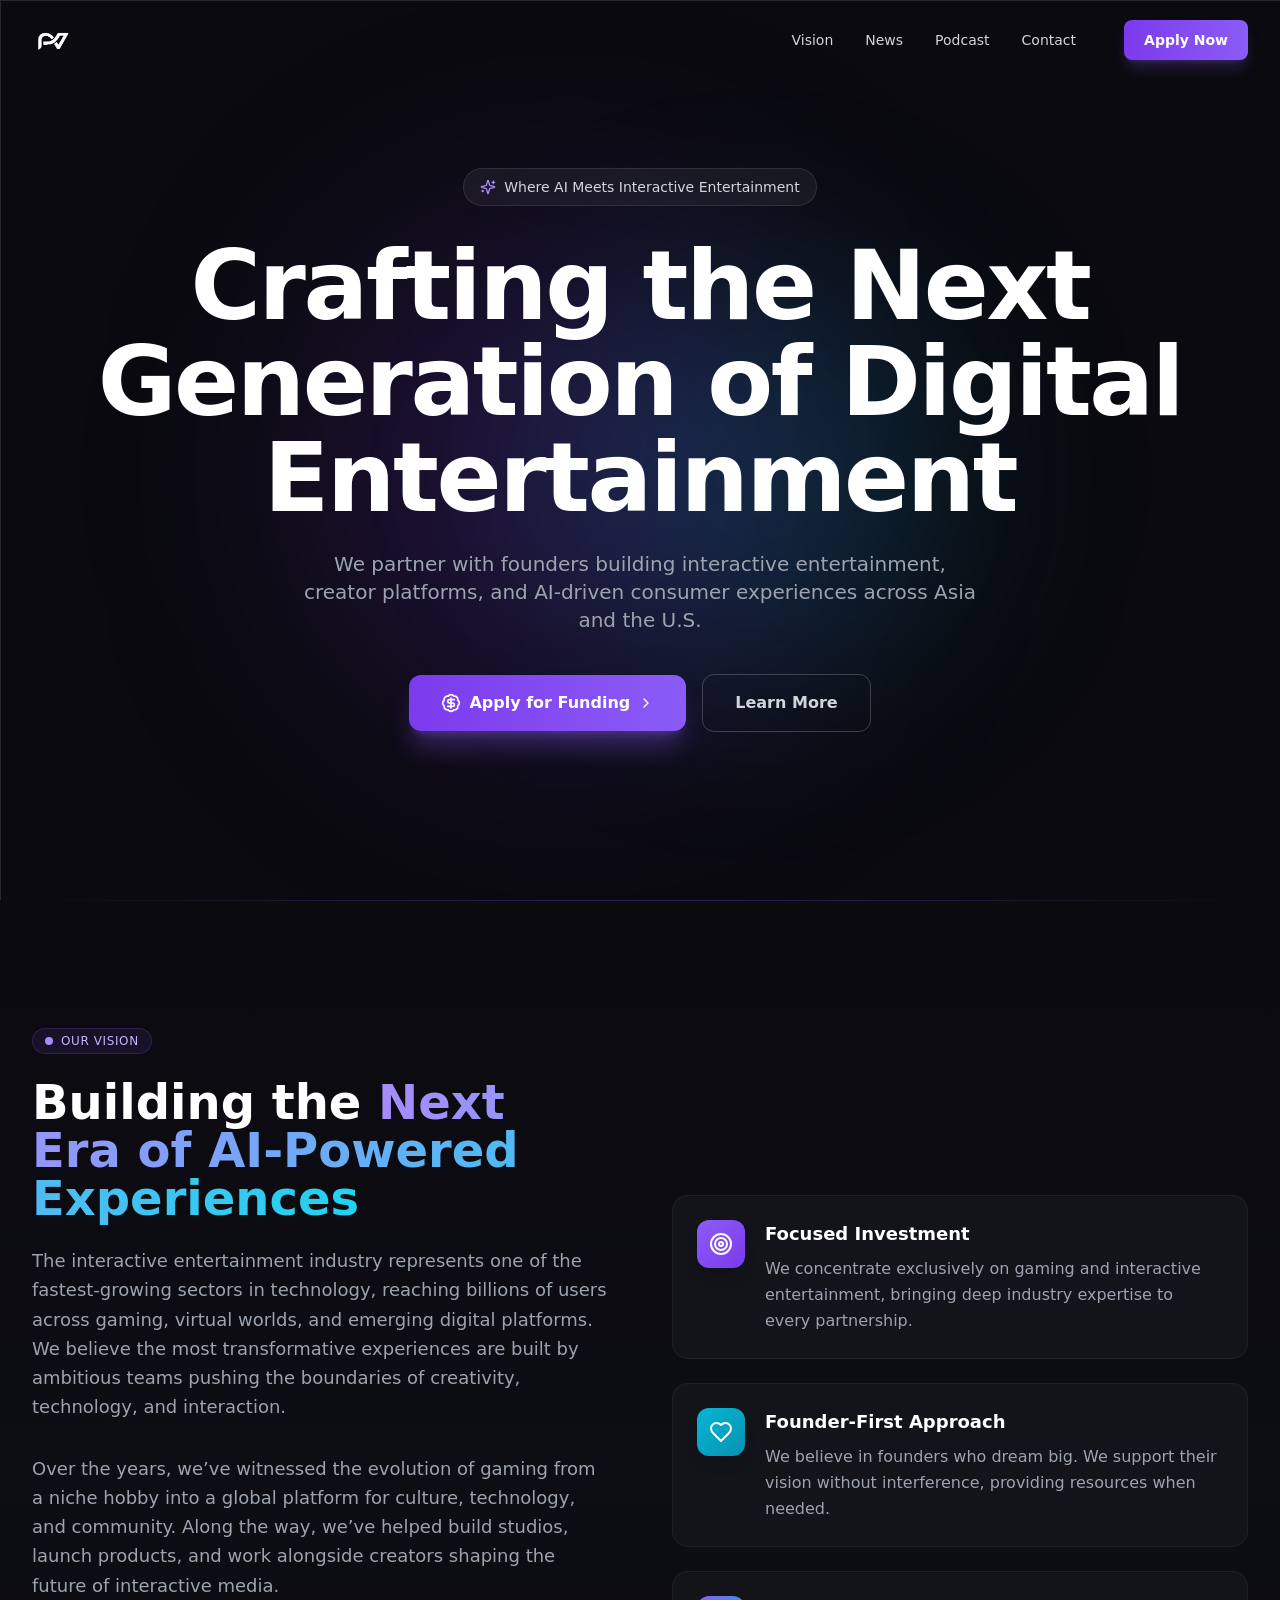
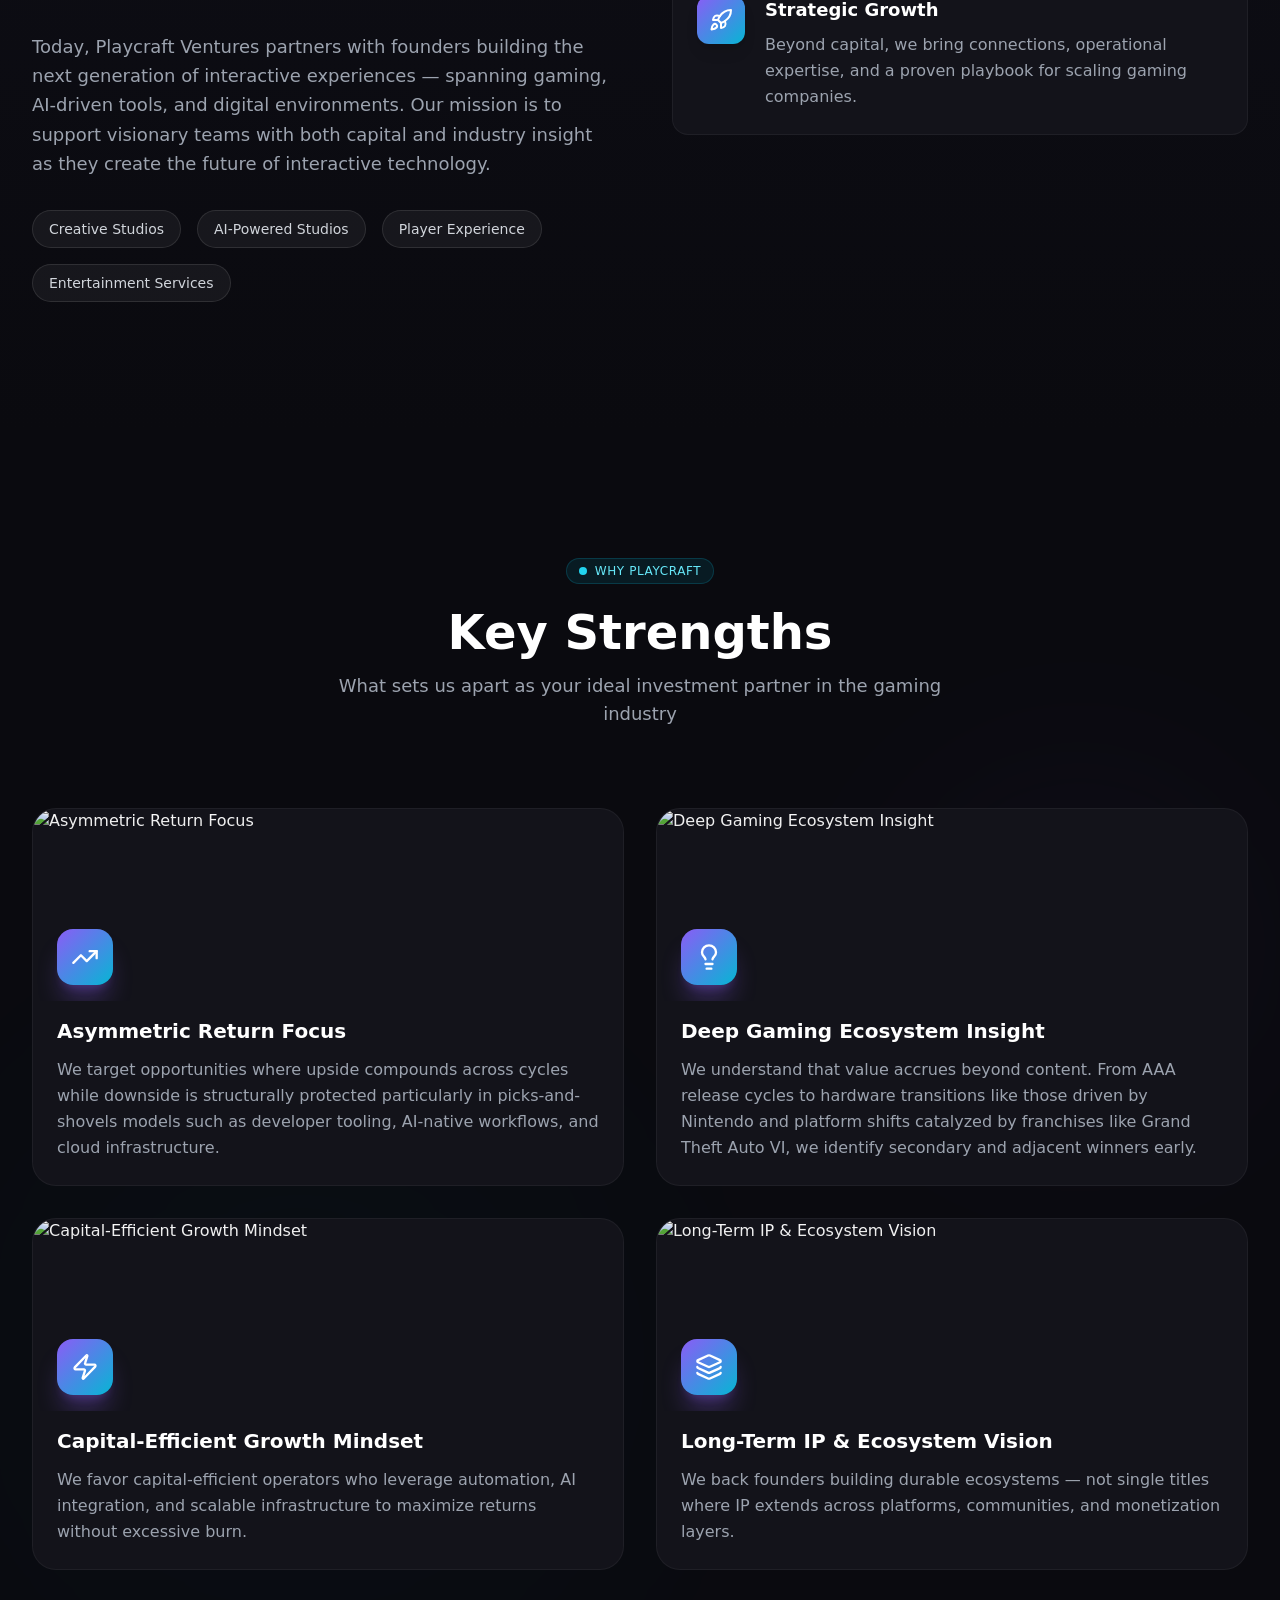
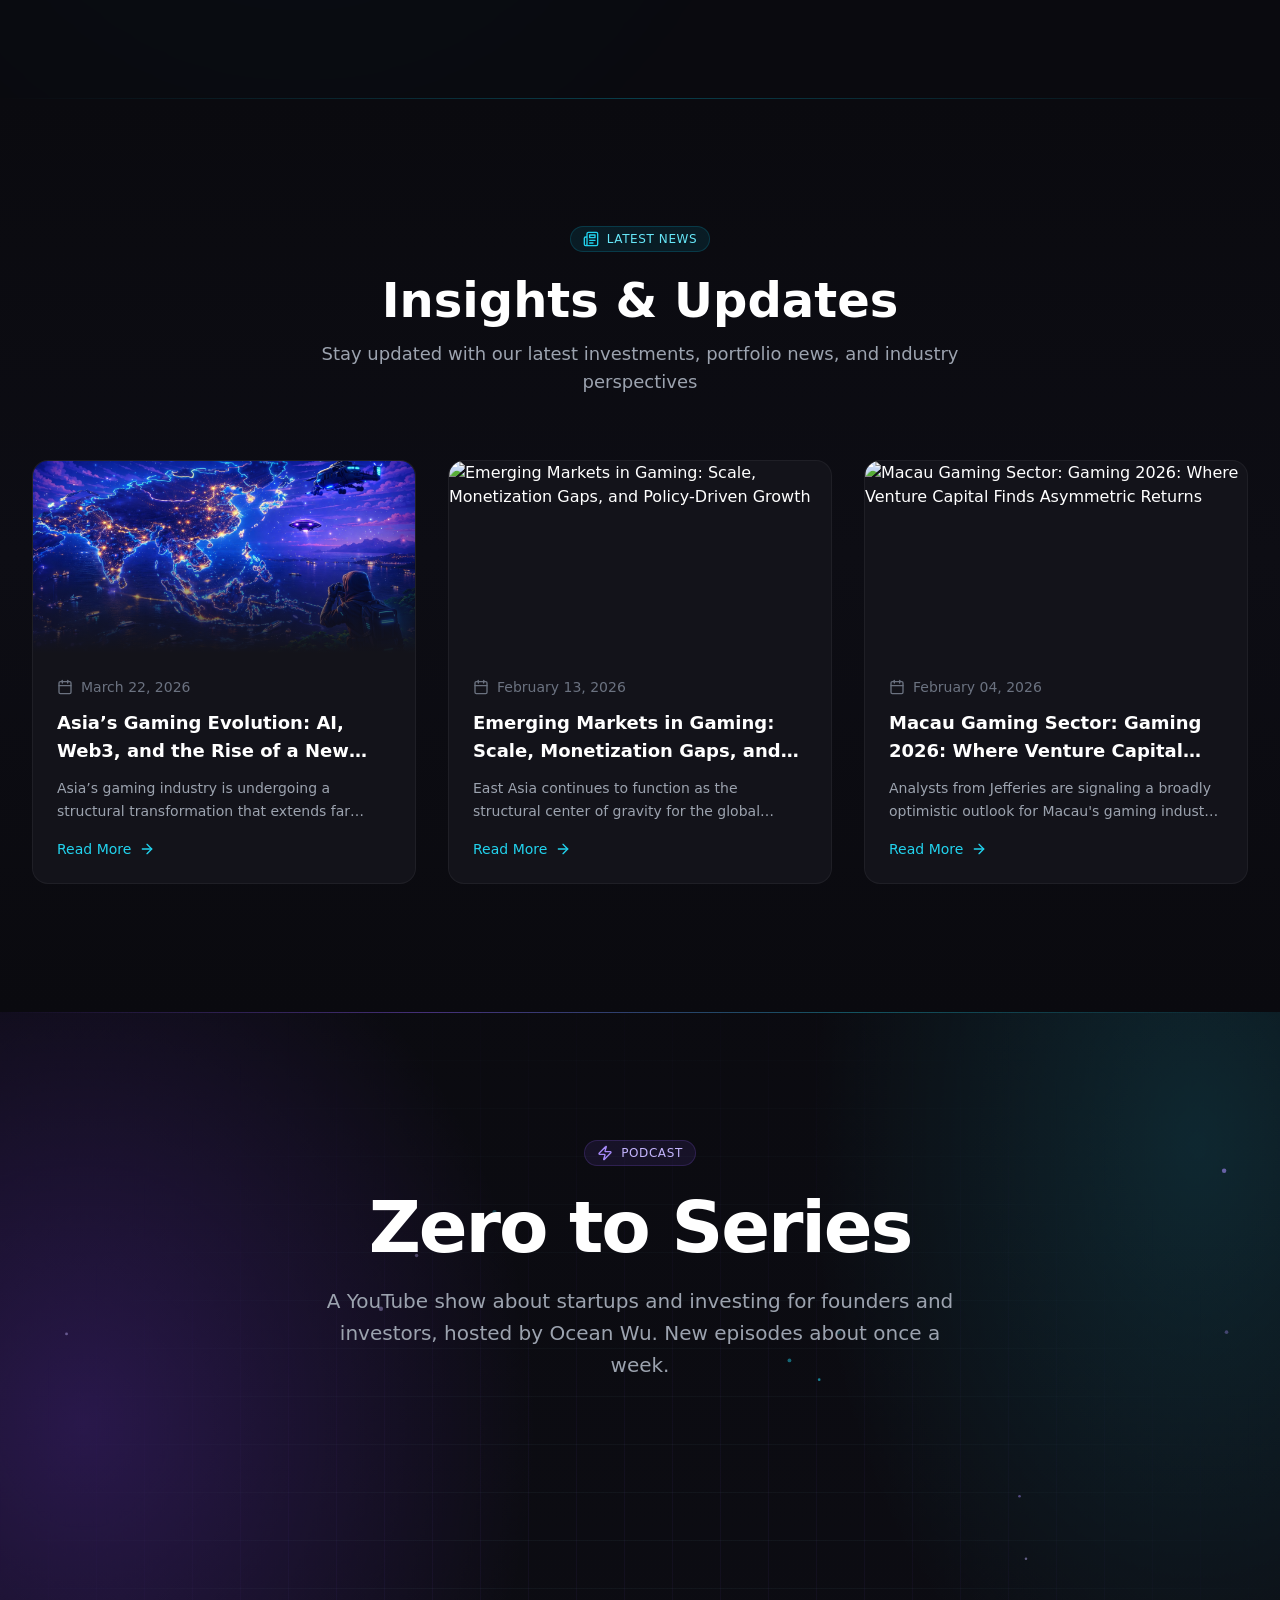
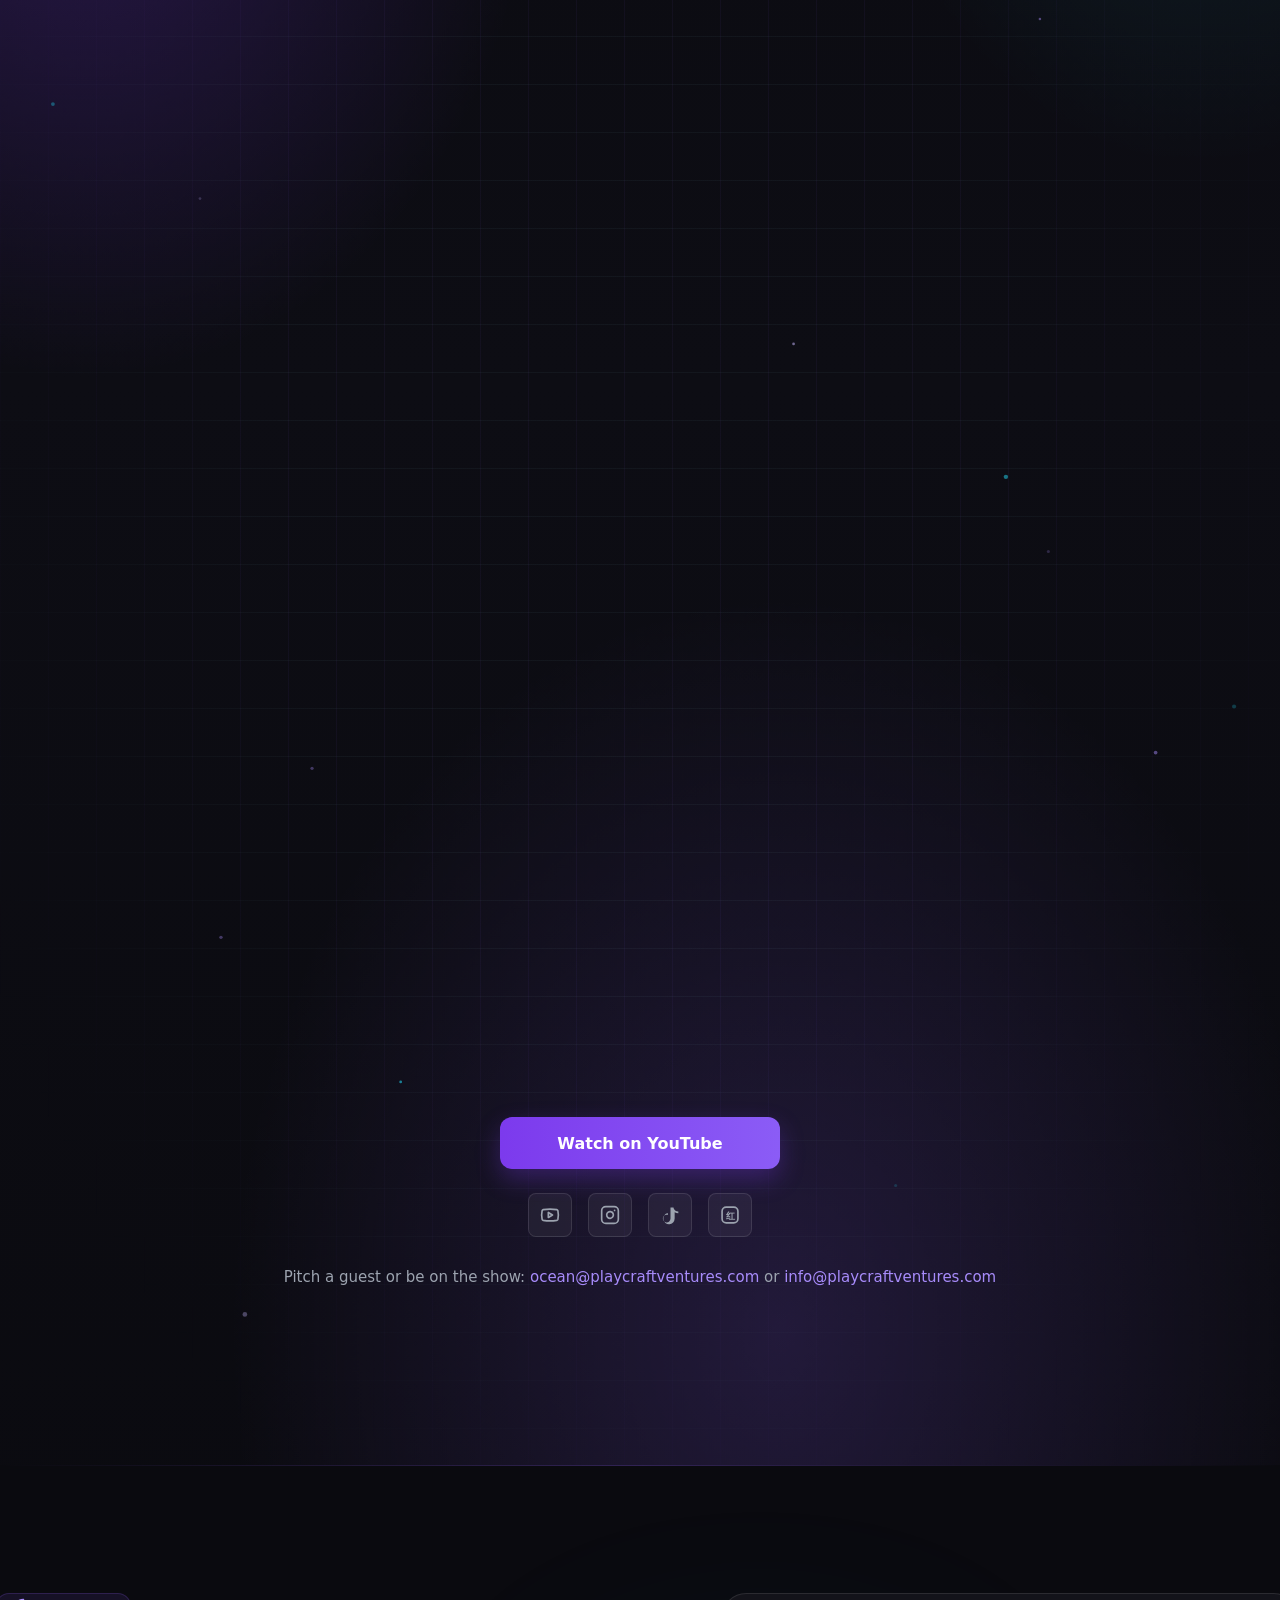
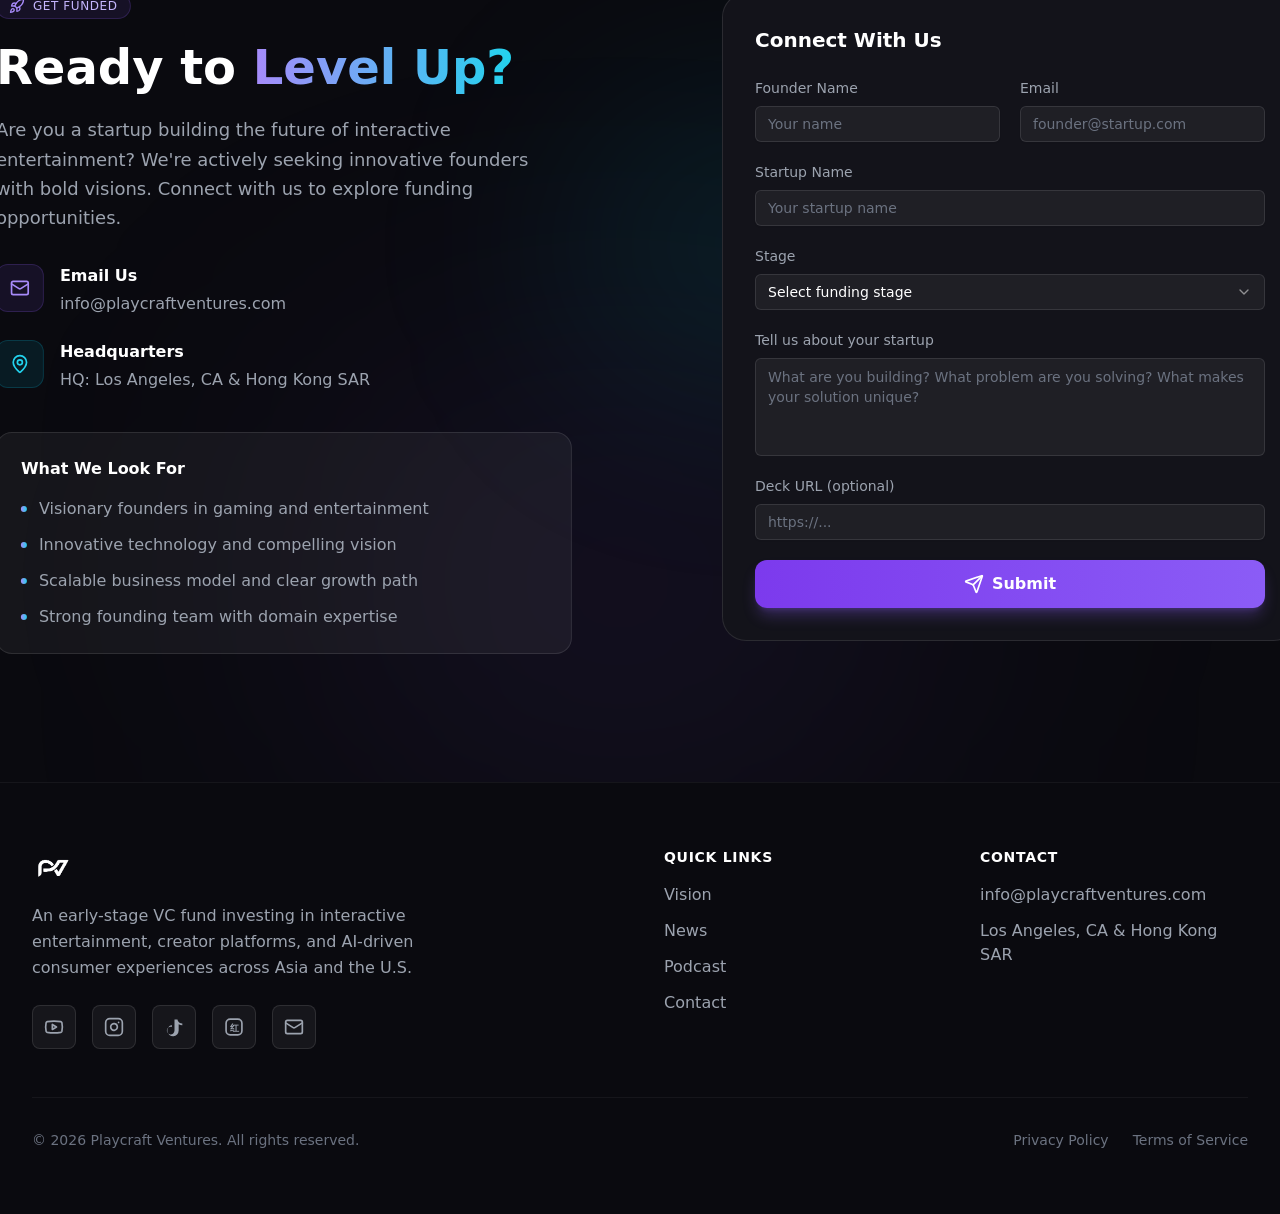
==== index.html @ 8dc74947 "Cache-bust podcast assets after moving the episode badge" ====
<!doctype html>
<html lang="en">
  <head>
    <meta charset="UTF-8" />
    <link rel="icon" type="image/png" href="edited-photo-logo.png" />
    <meta name="viewport" content="width=device-width, initial-scale=1.0" />
    <link rel="manifest" href="manifest.json" />
    <title>PlayCraft Ventures</title>
    <script type="module" crossorigin src="assets/index-BcGxwu7z.js?v=7af0b71"></script>
    <link rel="stylesheet" crossorigin href="assets/index-0V_UXdEG.css">
    <link rel="stylesheet" href="podcast.css?v=7af0b71">
  </head>
  <body>
    <div id="root"></div>
    <script src="podcast-fx.js?v=7af0b71" defer></script>
    <!-- TODO: Douyin profile link — pending share URL from Ocean -->
  </body>
</html>
---- assets/index-0V_UXdEG.css ----
*,:before,:after{--tw-border-spacing-x: 0;--tw-border-spacing-y: 0;--tw-translate-x: 0;--tw-translate-y: 0;--tw-rotate: 0;--tw-skew-x: 0;--tw-skew-y: 0;--tw-scale-x: 1;--tw-scale-y: 1;--tw-pan-x: ;--tw-pan-y: ;--tw-pinch-zoom: ;--tw-scroll-snap-strictness: proximity;--tw-gradient-from-position: ;--tw-gradient-via-position: ;--tw-gradient-to-position: ;--tw-ordinal: ;--tw-slashed-zero: ;--tw-numeric-figure: ;--tw-numeric-spacing: ;--tw-numeric-fraction: ;--tw-ring-inset: ;--tw-ring-offset-width: 0px;--tw-ring-offset-color: #fff;--tw-ring-color: rgb(59 130 246 / .5);--tw-ring-offset-shadow: 0 0 #0000;--tw-ring-shadow: 0 0 #0000;--tw-shadow: 0 0 #0000;--tw-shadow-colored: 0 0 #0000;--tw-blur: ;--tw-brightness: ;--tw-contrast: ;--tw-grayscale: ;--tw-hue-rotate: ;--tw-invert: ;--tw-saturate: ;--tw-sepia: ;--tw-drop-shadow: ;--tw-backdrop-blur: ;--tw-backdrop-brightness: ;--tw-backdrop-contrast: ;--tw-backdrop-grayscale: ;--tw-backdrop-hue-rotate: ;--tw-backdrop-invert: ;--tw-backdrop-opacity: ;--tw-backdrop-saturate: ;--tw-backdrop-sepia: ;--tw-contain-size: ;--tw-contain-layout: ;--tw-contain-paint: ;--tw-contain-style: }::backdrop{--tw-border-spacing-x: 0;--tw-border-spacing-y: 0;--tw-translate-x: 0;--tw-translate-y: 0;--tw-rotate: 0;--tw-skew-x: 0;--tw-skew-y: 0;--tw-scale-x: 1;--tw-scale-y: 1;--tw-pan-x: ;--tw-pan-y: ;--tw-pinch-zoom: ;--tw-scroll-snap-strictness: proximity;--tw-gradient-from-position: ;--tw-gradient-via-position: ;--tw-gradient-to-position: ;--tw-ordinal: ;--tw-slashed-zero: ;--tw-numeric-figure: ;--tw-numeric-spacing: ;--tw-numeric-fraction: ;--tw-ring-inset: ;--tw-ring-offset-width: 0px;--tw-ring-offset-color: #fff;--tw-ring-color: rgb(59 130 246 / .5);--tw-ring-offset-shadow: 0 0 #0000;--tw-ring-shadow: 0 0 #0000;--tw-shadow: 0 0 #0000;--tw-shadow-colored: 0 0 #0000;--tw-blur: ;--tw-brightness: ;--tw-contrast: ;--tw-grayscale: ;--tw-hue-rotate: ;--tw-invert: ;--tw-saturate: ;--tw-sepia: ;--tw-drop-shadow: ;--tw-backdrop-blur: ;--tw-backdrop-brightness: ;--tw-backdrop-contrast: ;--tw-backdrop-grayscale: ;--tw-backdrop-hue-rotate: ;--tw-backdrop-invert: ;--tw-backdrop-opacity: ;--tw-backdrop-saturate: ;--tw-backdrop-sepia: ;--tw-contain-size: ;--tw-contain-layout: ;--tw-contain-paint: ;--tw-contain-style: }*,:before,:after{box-sizing:border-box;border-width:0;border-style:solid;border-color:#e5e7eb}:before,:after{--tw-content: ""}html,:host{line-height:1.5;-webkit-text-size-adjust:100%;-moz-tab-size:4;-o-tab-size:4;tab-size:4;font-family:ui-sans-serif,system-ui,sans-serif,"Apple Color Emoji","Segoe UI Emoji",Segoe UI Symbol,"Noto Color Emoji";font-feature-settings:normal;font-variation-settings:normal;-webkit-tap-highlight-color:transparent}body{margin:0;line-height:inherit}hr{height:0;color:inherit;border-top-width:1px}abbr:where([title]){-webkit-text-decoration:underline dotted;text-decoration:underline dotted}h1,h2,h3,h4,h5,h6{font-size:inherit;font-weight:inherit}a{color:inherit;text-decoration:inherit}b,strong{font-weight:bolder}code,kbd,samp,pre{font-family:ui-monospace,SFMono-Regular,Menlo,Monaco,Consolas,Liberation Mono,Courier New,monospace;font-feature-settings:normal;font-variation-settings:normal;font-size:1em}small{font-size:80%}sub,sup{font-size:75%;line-height:0;position:relative;vertical-align:baseline}sub{bottom:-.25em}sup{top:-.5em}table{text-indent:0;border-color:inherit;border-collapse:collapse}button,input,optgroup,select,textarea{font-family:inherit;font-feature-settings:inherit;font-variation-settings:inherit;font-size:100%;font-weight:inherit;line-height:inherit;letter-spacing:inherit;color:inherit;margin:0;padding:0}button,select{text-transform:none}button,input:where([type=button]),input:where([type=reset]),input:where([type=submit]){-webkit-appearance:button;background-color:transparent;background-image:none}:-moz-focusring{outline:auto}:-moz-ui-invalid{box-shadow:none}progress{vertical-align:baseline}::-webkit-inner-spin-button,::-webkit-outer-spin-button{height:auto}[type=search]{-webkit-appearance:textfield;outline-offset:-2px}::-webkit-search-decoration{-webkit-appearance:none}::-webkit-file-upload-button{-webkit-appearance:button;font:inherit}summary{display:list-item}blockquote,dl,dd,h1,h2,h3,h4,h5,h6,hr,figure,p,pre{margin:0}fieldset{margin:0;padding:0}legend{padding:0}ol,ul,menu{list-style:none;margin:0;padding:0}dialog{padding:0}textarea{resize:vertical}input::-moz-placeholder,textarea::-moz-placeholder{opacity:1;color:#9ca3af}input::placeholder,textarea::placeholder{opacity:1;color:#9ca3af}button,[role=button]{cursor:pointer}:disabled{cursor:default}img,svg,video,canvas,audio,iframe,embed,object{display:block;vertical-align:middle}img,video{max-width:100%;height:auto}[hidden]:where(:not([hidden=until-found])){display:none}:root{--background: 0 0% 100%;--foreground: 0 0% 3.9%;--card: 0 0% 100%;--card-foreground: 0 0% 3.9%;--popover: 0 0% 100%;--popover-foreground: 0 0% 3.9%;--primary: 0 0% 9%;--primary-foreground: 0 0% 98%;--secondary: 0 0% 96.1%;--secondary-foreground: 0 0% 9%;--muted: 0 0% 96.1%;--muted-foreground: 0 0% 45.1%;--accent: 0 0% 96.1%;--accent-foreground: 0 0% 9%;--destructive: 0 84.2% 60.2%;--destructive-foreground: 0 0% 98%;--border: 0 0% 89.8%;--input: 0 0% 89.8%;--ring: 0 0% 3.9%;--chart-1: 12 76% 61%;--chart-2: 173 58% 39%;--chart-3: 197 37% 24%;--chart-4: 43 74% 66%;--chart-5: 27 87% 67%;--radius: .5rem;--sidebar-background: 0 0% 98%;--sidebar-foreground: 240 5.3% 26.1%;--sidebar-primary: 240 5.9% 10%;--sidebar-primary-foreground: 0 0% 98%;--sidebar-accent: 240 4.8% 95.9%;--sidebar-accent-foreground: 240 5.9% 10%;--sidebar-border: 220 13% 91%;--sidebar-ring: 217.2 91.2% 59.8%}*{border-color:hsl(var(--border));outline-color:hsl(var(--ring) / .5)}body{background-color:hsl(var(--background));color:hsl(var(--foreground))}.container{width:100%}@media(min-width:640px){.container{max-width:640px}}@media(min-width:768px){.container{max-width:768px}}@media(min-width:1024px){.container{max-width:1024px}}@media(min-width:1280px){.container{max-width:1280px}}@media(min-width:1536px){.container{max-width:1536px}}.pointer-events-none{pointer-events:none}.pointer-events-auto{pointer-events:auto}.fixed{position:fixed}.absolute{position:absolute}.relative{position:relative}.-inset-px{top:-1px;right:-1px;bottom:-1px;left:-1px}.inset-0{top:0;right:0;bottom:0;left:0}.inset-x-0{left:0;right:0}.inset-y-0{top:0;bottom:0}.-bottom-1{bottom:-.25rem}.bottom-0{bottom:0}.bottom-1\/4{bottom:25%}.bottom-4{bottom:1rem}.bottom-full{bottom:100%}.left-0{left:0}.left-1\/2{left:50%}.left-1\/4{left:25%}.left-2{left:.5rem}.left-6{left:1.5rem}.right-0{right:0}.right-1\/4{right:25%}.right-2{right:.5rem}.right-3{right:.75rem}.right-4{right:1rem}.top-0{top:0}.top-1\/2{top:50%}.top-1\/3{top:33.333333%}.top-1\/4{top:25%}.top-2{top:.5rem}.top-3{top:.75rem}.top-4{top:1rem}.top-\[1px\]{top:1px}.top-full{top:100%}.-z-10{z-index:-10}.z-10{z-index:10}.z-40{z-index:40}.z-50{z-index:50}.z-\[100\]{z-index:100}.-mx-1{margin-left:-.25rem;margin-right:-.25rem}.mx-auto{margin-left:auto;margin-right:auto}.my-1{margin-top:.25rem;margin-bottom:.25rem}.mb-1{margin-bottom:.25rem}.mb-10{margin-bottom:2.5rem}.mb-12{margin-bottom:3rem}.mb-16{margin-bottom:4rem}.mb-2{margin-bottom:.5rem}.mb-20{margin-bottom:5rem}.mb-3{margin-bottom:.75rem}.mb-4{margin-bottom:1rem}.mb-6{margin-bottom:1.5rem}.mb-8{margin-bottom:2rem}.ml-1{margin-left:.25rem}.ml-4{margin-left:1rem}.ml-auto{margin-left:auto}.mr-2{margin-right:.5rem}.mt-0\.5{margin-top:.125rem}.mt-1{margin-top:.25rem}.mt-1\.5{margin-top:.375rem}.mt-2{margin-top:.5rem}.mt-4{margin-top:1rem}.mt-8{margin-top:2rem}.line-clamp-2{overflow:hidden;display:-webkit-box;-webkit-box-orient:vertical;-webkit-line-clamp:2}.block{display:block}.inline-block{display:inline-block}.flex{display:flex}.inline-flex{display:inline-flex}.table{display:table}.grid{display:grid}.hidden{display:none}.aspect-square{aspect-ratio:1 / 1}.h-0\.5{height:.125rem}.h-1\.5{height:.375rem}.h-10{height:2.5rem}.h-12{height:3rem}.h-14{height:3.5rem}.h-16{height:4rem}.h-2{height:.5rem}.h-2\.5{height:.625rem}.h-20{height:5rem}.h-28{height:7rem}.h-3{height:.75rem}.h-3\.5{height:.875rem}.h-32{height:8rem}.h-4{height:1rem}.h-40{height:10rem}.h-48{height:12rem}.h-5{height:1.25rem}.h-6{height:1.5rem}.h-7{height:1.75rem}.h-8{height:2rem}.h-9{height:2.25rem}.h-\[300px\]{height:300px}.h-\[400px\]{height:400px}.h-\[500px\]{height:500px}.h-\[600px\]{height:600px}.h-\[var\(--radix-navigation-menu-viewport-height\)\]{height:var(--radix-navigation-menu-viewport-height)}.h-full{height:100%}.h-px{height:1px}.max-h-60{max-height:15rem}.max-h-64{max-height:16rem}.max-h-screen{max-height:100vh}.min-h-\[60px\]{min-height:60px}.min-h-screen{min-height:100vh}.w-0{width:0px}.w-1\.5{width:.375rem}.w-10{width:2.5rem}.w-12{width:3rem}.w-14{width:3.5rem}.w-16{width:4rem}.w-2{width:.5rem}.w-2\.5{width:.625rem}.w-3{width:.75rem}.w-3\.5{width:.875rem}.w-3\/4{width:75%}.w-32{width:8rem}.w-4{width:1rem}.w-48{width:12rem}.w-5{width:1.25rem}.w-6{width:1.5rem}.w-64{width:16rem}.w-7{width:1.75rem}.w-72{width:18rem}.w-8{width:2rem}.w-9{width:2.25rem}.w-\[400px\]{width:400px}.w-\[500px\]{width:500px}.w-\[600px\]{width:600px}.w-auto{width:auto}.w-full{width:100%}.w-max{width:-moz-max-content;width:max-content}.w-px{width:1px}.min-w-0{min-width:0px}.min-w-\[12rem\]{min-width:12rem}.min-w-\[8rem\]{min-width:8rem}.max-w-2xl{max-width:42rem}.max-w-6xl{max-width:72rem}.max-w-7xl{max-width:80rem}.max-w-lg{max-width:32rem}.max-w-max{max-width:-moz-max-content;max-width:max-content}.max-w-md{max-width:28rem}.max-w-sm{max-width:24rem}.flex-1{flex:1 1 0%}.flex-shrink-0,.shrink-0{flex-shrink:0}.caption-bottom{caption-side:bottom}.-translate-x-1\/2{--tw-translate-x: -50%;transform:translate(var(--tw-translate-x),var(--tw-translate-y)) rotate(var(--tw-rotate)) skew(var(--tw-skew-x)) skewY(var(--tw-skew-y)) scaleX(var(--tw-scale-x)) scaleY(var(--tw-scale-y))}.-translate-y-1\/2{--tw-translate-y: -50%;transform:translate(var(--tw-translate-x),var(--tw-translate-y)) rotate(var(--tw-rotate)) skew(var(--tw-skew-x)) skewY(var(--tw-skew-y)) scaleX(var(--tw-scale-x)) scaleY(var(--tw-scale-y))}.translate-x-0\.5{--tw-translate-x: .125rem;transform:translate(var(--tw-translate-x),var(--tw-translate-y)) rotate(var(--tw-rotate)) skew(var(--tw-skew-x)) skewY(var(--tw-skew-y)) scaleX(var(--tw-scale-x)) scaleY(var(--tw-scale-y))}.translate-x-4{--tw-translate-x: 1rem;transform:translate(var(--tw-translate-x),var(--tw-translate-y)) rotate(var(--tw-rotate)) skew(var(--tw-skew-x)) skewY(var(--tw-skew-y)) scaleX(var(--tw-scale-x)) scaleY(var(--tw-scale-y))}.rotate-180{--tw-rotate: 180deg;transform:translate(var(--tw-translate-x),var(--tw-translate-y)) rotate(var(--tw-rotate)) skew(var(--tw-skew-x)) skewY(var(--tw-skew-y)) scaleX(var(--tw-scale-x)) scaleY(var(--tw-scale-y))}.rotate-6{--tw-rotate: 6deg;transform:translate(var(--tw-translate-x),var(--tw-translate-y)) rotate(var(--tw-rotate)) skew(var(--tw-skew-x)) skewY(var(--tw-skew-y)) scaleX(var(--tw-scale-x)) scaleY(var(--tw-scale-y))}.transform{transform:translate(var(--tw-translate-x),var(--tw-translate-y)) rotate(var(--tw-rotate)) skew(var(--tw-skew-x)) skewY(var(--tw-skew-y)) scaleX(var(--tw-scale-x)) scaleY(var(--tw-scale-y))}@keyframes pulse{50%{opacity:.5}}.animate-pulse{animation:pulse 2s cubic-bezier(.4,0,.6,1) infinite}@keyframes spin{to{transform:rotate(360deg)}}.animate-spin{animation:spin 1s linear infinite}.cursor-pointer{cursor:pointer}.touch-none{touch-action:none}.select-none{-webkit-user-select:none;-moz-user-select:none;user-select:none}.resize-none{resize:none}.list-inside{list-style-position:inside}.list-disc{list-style-type:disc}.list-none{list-style-type:none}.appearance-none{-webkit-appearance:none;-moz-appearance:none;appearance:none}.grid-cols-2{grid-template-columns:repeat(2,minmax(0,1fr))}.grid-cols-7{grid-template-columns:repeat(7,minmax(0,1fr))}.flex-row{flex-direction:row}.flex-col{flex-direction:column}.flex-col-reverse{flex-direction:column-reverse}.flex-wrap{flex-wrap:wrap}.items-start{align-items:flex-start}.items-center{align-items:center}.justify-center{justify-content:center}.justify-between{justify-content:space-between}.justify-items-center{justify-items:center}.gap-1{gap:.25rem}.gap-1\.5{gap:.375rem}.gap-12{gap:3rem}.gap-16{gap:4rem}.gap-2{gap:.5rem}.gap-3{gap:.75rem}.gap-4{gap:1rem}.gap-5{gap:1.25rem}.gap-6{gap:1.5rem}.gap-8{gap:2rem}.space-x-1>:not([hidden])~:not([hidden]){--tw-space-x-reverse: 0;margin-right:calc(.25rem * var(--tw-space-x-reverse));margin-left:calc(.25rem * calc(1 - var(--tw-space-x-reverse)))}.space-x-2>:not([hidden])~:not([hidden]){--tw-space-x-reverse: 0;margin-right:calc(.5rem * var(--tw-space-x-reverse));margin-left:calc(.5rem * calc(1 - var(--tw-space-x-reverse)))}.space-x-3>:not([hidden])~:not([hidden]){--tw-space-x-reverse: 0;margin-right:calc(.75rem * var(--tw-space-x-reverse));margin-left:calc(.75rem * calc(1 - var(--tw-space-x-reverse)))}.space-y-1>:not([hidden])~:not([hidden]){--tw-space-y-reverse: 0;margin-top:calc(.25rem * calc(1 - var(--tw-space-y-reverse)));margin-bottom:calc(.25rem * var(--tw-space-y-reverse))}.space-y-1\.5>:not([hidden])~:not([hidden]){--tw-space-y-reverse: 0;margin-top:calc(.375rem * calc(1 - var(--tw-space-y-reverse)));margin-bottom:calc(.375rem * var(--tw-space-y-reverse))}.space-y-2>:not([hidden])~:not([hidden]){--tw-space-y-reverse: 0;margin-top:calc(.5rem * calc(1 - var(--tw-space-y-reverse)));margin-bottom:calc(.5rem * var(--tw-space-y-reverse))}.space-y-3>:not([hidden])~:not([hidden]){--tw-space-y-reverse: 0;margin-top:calc(.75rem * calc(1 - var(--tw-space-y-reverse)));margin-bottom:calc(.75rem * var(--tw-space-y-reverse))}.space-y-4>:not([hidden])~:not([hidden]){--tw-space-y-reverse: 0;margin-top:calc(1rem * calc(1 - var(--tw-space-y-reverse)));margin-bottom:calc(1rem * var(--tw-space-y-reverse))}.space-y-5>:not([hidden])~:not([hidden]){--tw-space-y-reverse: 0;margin-top:calc(1.25rem * calc(1 - var(--tw-space-y-reverse)));margin-bottom:calc(1.25rem * var(--tw-space-y-reverse))}.space-y-6>:not([hidden])~:not([hidden]){--tw-space-y-reverse: 0;margin-top:calc(1.5rem * calc(1 - var(--tw-space-y-reverse)));margin-bottom:calc(1.5rem * var(--tw-space-y-reverse))}.overflow-auto{overflow:auto}.overflow-hidden{overflow:hidden}.overflow-y-auto{overflow-y:auto}.overflow-x-hidden{overflow-x:hidden}.truncate{overflow:hidden;text-overflow:ellipsis;white-space:nowrap}.whitespace-nowrap{white-space:nowrap}.rounded{border-radius:.25rem}.rounded-2xl{border-radius:1rem}.rounded-3xl{border-radius:1.5rem}.rounded-full{border-radius:9999px}.rounded-lg{border-radius:var(--radius)}.rounded-md{border-radius:calc(var(--radius) - 2px)}.rounded-sm{border-radius:calc(var(--radius) - 4px)}.rounded-xl{border-radius:.75rem}.border{border-width:1px}.border-2{border-width:2px}.border-4,.border-\[4px\]{border-width:4px}.border-b{border-bottom-width:1px}.border-l{border-left-width:1px}.border-r{border-right-width:1px}.border-t{border-top-width:1px}.border-amber-500\/50{border-color:#f59e0b80}.border-cyan-500\/20{border-color:#06b6d433}.border-emerald-500\/50{border-color:#10b98180}.border-red-500\/50{border-color:#ef444480}.border-slate-100{--tw-border-opacity: 1;border-color:rgb(241 245 249 / var(--tw-border-opacity, 1))}.border-slate-200{--tw-border-opacity: 1;border-color:rgb(226 232 240 / var(--tw-border-opacity, 1))}.border-transparent{border-color:transparent}.border-violet-500\/20{border-color:#8b5cf633}.border-violet-600{--tw-border-opacity: 1;border-color:rgb(124 58 237 / var(--tw-border-opacity, 1))}.border-white\/10{border-color:#ffffff1a}.border-white\/20{border-color:#fff3}.border-white\/30{border-color:#ffffff4d}.border-white\/5{border-color:#ffffff0d}.border-l-transparent{border-left-color:transparent}.border-t-slate-800{--tw-border-opacity: 1;border-top-color:rgb(30 41 59 / var(--tw-border-opacity, 1))}.border-t-transparent{border-top-color:transparent}.border-t-white{--tw-border-opacity: 1;border-top-color:rgb(255 255 255 / var(--tw-border-opacity, 1))}.bg-\[\#0a0a0f\]{--tw-bg-opacity: 1;background-color:rgb(10 10 15 / var(--tw-bg-opacity, 1))}.bg-\[\#0a0a0f\]\/90{background-color:#0a0a0fe6}.bg-\[\#0a0a0f\]\/95{background-color:#0a0a0ff2}.bg-\[\#13131a\]{--tw-bg-opacity: 1;background-color:rgb(19 19 26 / var(--tw-bg-opacity, 1))}.bg-amber-500\/10{background-color:#f59e0b1a}.bg-black\/50{background-color:#00000080}.bg-black\/80{background-color:#000c}.bg-cyan-400{--tw-bg-opacity: 1;background-color:rgb(34 211 238 / var(--tw-bg-opacity, 1))}.bg-cyan-500\/10{background-color:#06b6d41a}.bg-cyan-500\/15{background-color:#06b6d426}.bg-emerald-500\/10{background-color:#10b9811a}.bg-emerald-500\/20{background-color:#10b98133}.bg-orange-100{--tw-bg-opacity: 1;background-color:rgb(255 237 213 / var(--tw-bg-opacity, 1))}.bg-orange-400{--tw-bg-opacity: 1;background-color:rgb(251 146 60 / var(--tw-bg-opacity, 1))}.bg-red-500{--tw-bg-opacity: 1;background-color:rgb(239 68 68 / var(--tw-bg-opacity, 1))}.bg-red-500\/10{background-color:#ef44441a}.bg-red-500\/20{background-color:#ef444433}.bg-red-600{--tw-bg-opacity: 1;background-color:rgb(220 38 38 / var(--tw-bg-opacity, 1))}.bg-slate-100{--tw-bg-opacity: 1;background-color:rgb(241 245 249 / var(--tw-bg-opacity, 1))}.bg-slate-200{--tw-bg-opacity: 1;background-color:rgb(226 232 240 / var(--tw-bg-opacity, 1))}.bg-slate-50{--tw-bg-opacity: 1;background-color:rgb(248 250 252 / var(--tw-bg-opacity, 1))}.bg-transparent{background-color:transparent}.bg-violet-400{--tw-bg-opacity: 1;background-color:rgb(167 139 250 / var(--tw-bg-opacity, 1))}.bg-violet-500{--tw-bg-opacity: 1;background-color:rgb(139 92 246 / var(--tw-bg-opacity, 1))}.bg-violet-500\/10{background-color:#8b5cf61a}.bg-violet-500\/20{background-color:#8b5cf633}.bg-violet-600{--tw-bg-opacity: 1;background-color:rgb(124 58 237 / var(--tw-bg-opacity, 1))}.bg-violet-600\/20{background-color:#7c3aed33}.bg-white{--tw-bg-opacity: 1;background-color:rgb(255 255 255 / var(--tw-bg-opacity, 1))}.bg-white\/10{background-color:#ffffff1a}.bg-white\/20{background-color:#fff3}.bg-white\/30{background-color:#ffffff4d}.bg-white\/5{background-color:#ffffff0d}.bg-gradient-to-b{background-image:linear-gradient(to bottom,var(--tw-gradient-stops))}.bg-gradient-to-br{background-image:linear-gradient(to bottom right,var(--tw-gradient-stops))}.bg-gradient-to-l{background-image:linear-gradient(to left,var(--tw-gradient-stops))}.bg-gradient-to-r{background-image:linear-gradient(to right,var(--tw-gradient-stops))}.bg-gradient-to-t{background-image:linear-gradient(to top,var(--tw-gradient-stops))}.bg-gradient-to-tr{background-image:linear-gradient(to top right,var(--tw-gradient-stops))}.from-\[\#0a0a0f\]{--tw-gradient-from: #0a0a0f var(--tw-gradient-from-position);--tw-gradient-to: rgb(10 10 15 / 0) var(--tw-gradient-to-position);--tw-gradient-stops: var(--tw-gradient-from), var(--tw-gradient-to)}.from-\[\#0d0d14\]{--tw-gradient-from: #0d0d14 var(--tw-gradient-from-position);--tw-gradient-to: rgb(13 13 20 / 0) var(--tw-gradient-to-position);--tw-gradient-stops: var(--tw-gradient-from), var(--tw-gradient-to)}.from-\[\#13131a\]{--tw-gradient-from: #13131a var(--tw-gradient-from-position);--tw-gradient-to: rgb(19 19 26 / 0) var(--tw-gradient-to-position);--tw-gradient-stops: var(--tw-gradient-from), var(--tw-gradient-to)}.from-cyan-500{--tw-gradient-from: #06b6d4 var(--tw-gradient-from-position);--tw-gradient-to: rgb(6 182 212 / 0) var(--tw-gradient-to-position);--tw-gradient-stops: var(--tw-gradient-from), var(--tw-gradient-to)}.from-green-500{--tw-gradient-from: #22c55e var(--tw-gradient-from-position);--tw-gradient-to: rgb(34 197 94 / 0) var(--tw-gradient-to-position);--tw-gradient-stops: var(--tw-gradient-from), var(--tw-gradient-to)}.from-transparent{--tw-gradient-from: transparent var(--tw-gradient-from-position);--tw-gradient-to: rgb(0 0 0 / 0) var(--tw-gradient-to-position);--tw-gradient-stops: var(--tw-gradient-from), var(--tw-gradient-to)}.from-violet-400{--tw-gradient-from: #a78bfa var(--tw-gradient-from-position);--tw-gradient-to: rgb(167 139 250 / 0) var(--tw-gradient-to-position);--tw-gradient-stops: var(--tw-gradient-from), var(--tw-gradient-to)}.from-violet-500{--tw-gradient-from: #8b5cf6 var(--tw-gradient-from-position);--tw-gradient-to: rgb(139 92 246 / 0) var(--tw-gradient-to-position);--tw-gradient-stops: var(--tw-gradient-from), var(--tw-gradient-to)}.from-violet-500\/0{--tw-gradient-from: rgb(139 92 246 / 0) var(--tw-gradient-from-position);--tw-gradient-to: rgb(139 92 246 / 0) var(--tw-gradient-to-position);--tw-gradient-stops: var(--tw-gradient-from), var(--tw-gradient-to)}.from-violet-500\/5{--tw-gradient-from: rgb(139 92 246 / .05) var(--tw-gradient-from-position);--tw-gradient-to: rgb(139 92 246 / 0) var(--tw-gradient-to-position);--tw-gradient-stops: var(--tw-gradient-from), var(--tw-gradient-to)}.from-violet-600{--tw-gradient-from: #7c3aed var(--tw-gradient-from-position);--tw-gradient-to: rgb(124 58 237 / 0) var(--tw-gradient-to-position);--tw-gradient-stops: var(--tw-gradient-from), var(--tw-gradient-to)}.from-violet-950\/60{--tw-gradient-from: rgb(46 16 101 / .6) var(--tw-gradient-from-position);--tw-gradient-to: rgb(46 16 101 / 0) var(--tw-gradient-to-position);--tw-gradient-stops: var(--tw-gradient-from), var(--tw-gradient-to)}.from-white{--tw-gradient-from: #fff var(--tw-gradient-from-position);--tw-gradient-to: rgb(255 255 255 / 0) var(--tw-gradient-to-position);--tw-gradient-stops: var(--tw-gradient-from), var(--tw-gradient-to)}.via-\[\#0a0a0f\]\/80{--tw-gradient-to: rgb(10 10 15 / 0) var(--tw-gradient-to-position);--tw-gradient-stops: var(--tw-gradient-from), rgb(10 10 15 / .8) var(--tw-gradient-via-position), var(--tw-gradient-to)}.via-\[\#0d0d14\]{--tw-gradient-to: rgb(13 13 20 / 0) var(--tw-gradient-to-position);--tw-gradient-stops: var(--tw-gradient-from), #0d0d14 var(--tw-gradient-via-position), var(--tw-gradient-to)}.via-\[\#13131a\]\/50{--tw-gradient-to: rgb(19 19 26 / 0) var(--tw-gradient-to-position);--tw-gradient-stops: var(--tw-gradient-from), rgb(19 19 26 / .5) var(--tw-gradient-via-position), var(--tw-gradient-to)}.via-cyan-500\/30{--tw-gradient-to: rgb(6 182 212 / 0) var(--tw-gradient-to-position);--tw-gradient-stops: var(--tw-gradient-from), rgb(6 182 212 / .3) var(--tw-gradient-via-position), var(--tw-gradient-to)}.via-transparent{--tw-gradient-to: rgb(0 0 0 / 0) var(--tw-gradient-to-position);--tw-gradient-stops: var(--tw-gradient-from), transparent var(--tw-gradient-via-position), var(--tw-gradient-to)}.via-violet-500\/10{--tw-gradient-to: rgb(139 92 246 / 0) var(--tw-gradient-to-position);--tw-gradient-stops: var(--tw-gradient-from), rgb(139 92 246 / .1) var(--tw-gradient-via-position), var(--tw-gradient-to)}.via-violet-500\/30{--tw-gradient-to: rgb(139 92 246 / 0) var(--tw-gradient-to-position);--tw-gradient-stops: var(--tw-gradient-from), rgb(139 92 246 / .3) var(--tw-gradient-via-position), var(--tw-gradient-to)}.to-\[\#0a0a0f\]{--tw-gradient-to: #0a0a0f var(--tw-gradient-to-position)}.to-\[\#0d0d14\]{--tw-gradient-to: #0d0d14 var(--tw-gradient-to-position)}.to-cyan-400{--tw-gradient-to: #22d3ee var(--tw-gradient-to-position)}.to-cyan-500{--tw-gradient-to: #06b6d4 var(--tw-gradient-to-position)}.to-cyan-500\/0{--tw-gradient-to: rgb(6 182 212 / 0) var(--tw-gradient-to-position)}.to-cyan-500\/5{--tw-gradient-to: rgb(6 182 212 / .05) var(--tw-gradient-to-position)}.to-cyan-600{--tw-gradient-to: #0891b2 var(--tw-gradient-to-position)}.to-cyan-950\/50{--tw-gradient-to: rgb(8 51 68 / .5) var(--tw-gradient-to-position)}.to-emerald-500{--tw-gradient-to: #10b981 var(--tw-gradient-to-position)}.to-pink-400{--tw-gradient-to: #f472b6 var(--tw-gradient-to-position)}.to-slate-50{--tw-gradient-to: #f8fafc var(--tw-gradient-to-position)}.to-transparent{--tw-gradient-to: transparent var(--tw-gradient-to-position)}.to-violet-500{--tw-gradient-to: #8b5cf6 var(--tw-gradient-to-position)}.to-violet-600{--tw-gradient-to: #7c3aed var(--tw-gradient-to-position)}.bg-clip-text{-webkit-background-clip:text;background-clip:text}.object-cover{-o-object-fit:cover;object-fit:cover}.p-1{padding:.25rem}.p-2{padding:.5rem}.p-3{padding:.75rem}.p-4{padding:1rem}.p-5{padding:1.25rem}.p-6{padding:1.5rem}.p-8{padding:2rem}.p-px{padding:1px}.px-2{padding-left:.5rem;padding-right:.5rem}.px-2\.5{padding-left:.625rem;padding-right:.625rem}.px-3{padding-left:.75rem;padding-right:.75rem}.px-4{padding-left:1rem;padding-right:1rem}.px-5{padding-left:1.25rem;padding-right:1.25rem}.px-6{padding-left:1.5rem;padding-right:1.5rem}.px-8{padding-left:2rem;padding-right:2rem}.py-0\.5{padding-top:.125rem;padding-bottom:.125rem}.py-1{padding-top:.25rem;padding-bottom:.25rem}.py-1\.5{padding-top:.375rem;padding-bottom:.375rem}.py-12{padding-top:3rem;padding-bottom:3rem}.py-16{padding-top:4rem;padding-bottom:4rem}.py-2{padding-top:.5rem;padding-bottom:.5rem}.py-2\.5{padding-top:.625rem;padding-bottom:.625rem}.py-20{padding-top:5rem;padding-bottom:5rem}.py-24{padding-top:6rem;padding-bottom:6rem}.py-3{padding-top:.75rem;padding-bottom:.75rem}.py-32{padding-top:8rem;padding-bottom:8rem}.py-4{padding-top:1rem;padding-bottom:1rem}.py-6{padding-top:1.5rem;padding-bottom:1.5rem}.pb-4{padding-bottom:1rem}.pl-8{padding-left:2rem}.pr-2{padding-right:.5rem}.pt-0{padding-top:0}.pt-4{padding-top:1rem}.pt-6{padding-top:1.5rem}.pt-8{padding-top:2rem}.text-left{text-align:left}.text-center{text-align:center}.align-middle{vertical-align:middle}.font-mono{font-family:ui-monospace,SFMono-Regular,Menlo,Monaco,Consolas,Liberation Mono,Courier New,monospace}.text-2xl{font-size:1.5rem;line-height:2rem}.text-3xl{font-size:1.875rem;line-height:2.25rem}.text-4xl{font-size:2.25rem;line-height:2.5rem}.text-5xl{font-size:3rem;line-height:1}.text-7xl{font-size:4.5rem;line-height:1}.text-base{font-size:1rem;line-height:1.5rem}.text-lg{font-size:1.125rem;line-height:1.75rem}.text-sm{font-size:.875rem;line-height:1.25rem}.text-xl{font-size:1.25rem;line-height:1.75rem}.text-xs{font-size:.75rem;line-height:1rem}.font-bold{font-weight:700}.font-light{font-weight:300}.font-medium{font-weight:500}.font-normal{font-weight:400}.font-semibold{font-weight:600}.uppercase{text-transform:uppercase}.capitalize{text-transform:capitalize}.leading-none{line-height:1}.leading-relaxed{line-height:1.625}.tracking-\[0\.3em\]{letter-spacing:.3em}.tracking-tight{letter-spacing:-.025em}.tracking-wider{letter-spacing:.05em}.text-amber-400{--tw-text-opacity: 1;color:rgb(251 191 36 / var(--tw-text-opacity, 1))}.text-cyan-300{--tw-text-opacity: 1;color:rgb(103 232 249 / var(--tw-text-opacity, 1))}.text-cyan-400{--tw-text-opacity: 1;color:rgb(34 211 238 / var(--tw-text-opacity, 1))}.text-cyan-500{--tw-text-opacity: 1;color:rgb(6 182 212 / var(--tw-text-opacity, 1))}.text-emerald-400{--tw-text-opacity: 1;color:rgb(52 211 153 / var(--tw-text-opacity, 1))}.text-gray-300{--tw-text-opacity: 1;color:rgb(209 213 219 / var(--tw-text-opacity, 1))}.text-gray-400{--tw-text-opacity: 1;color:rgb(156 163 175 / var(--tw-text-opacity, 1))}.text-gray-500{--tw-text-opacity: 1;color:rgb(107 114 128 / var(--tw-text-opacity, 1))}.text-gray-700{--tw-text-opacity: 1;color:rgb(55 65 81 / var(--tw-text-opacity, 1))}.text-orange-400{--tw-text-opacity: 1;color:rgb(251 146 60 / var(--tw-text-opacity, 1))}.text-orange-500{--tw-text-opacity: 1;color:rgb(249 115 22 / var(--tw-text-opacity, 1))}.text-orange-600{--tw-text-opacity: 1;color:rgb(234 88 12 / var(--tw-text-opacity, 1))}.text-red-400{--tw-text-opacity: 1;color:rgb(248 113 113 / var(--tw-text-opacity, 1))}.text-red-500{--tw-text-opacity: 1;color:rgb(239 68 68 / var(--tw-text-opacity, 1))}.text-red-600{--tw-text-opacity: 1;color:rgb(220 38 38 / var(--tw-text-opacity, 1))}.text-slate-300{--tw-text-opacity: 1;color:rgb(203 213 225 / var(--tw-text-opacity, 1))}.text-slate-600{--tw-text-opacity: 1;color:rgb(71 85 105 / var(--tw-text-opacity, 1))}.text-slate-700{--tw-text-opacity: 1;color:rgb(51 65 85 / var(--tw-text-opacity, 1))}.text-slate-800{--tw-text-opacity: 1;color:rgb(30 41 59 / var(--tw-text-opacity, 1))}.text-slate-900{--tw-text-opacity: 1;color:rgb(15 23 42 / var(--tw-text-opacity, 1))}.text-transparent{color:transparent}.text-violet-300{--tw-text-opacity: 1;color:rgb(196 181 253 / var(--tw-text-opacity, 1))}.text-violet-400{--tw-text-opacity: 1;color:rgb(167 139 250 / var(--tw-text-opacity, 1))}.text-white{--tw-text-opacity: 1;color:rgb(255 255 255 / var(--tw-text-opacity, 1))}.text-white\/80{color:#fffc}.no-underline{text-decoration-line:none}.underline-offset-4{text-underline-offset:4px}.opacity-0{opacity:0}.opacity-100{opacity:1}.opacity-20{opacity:.2}.opacity-30{opacity:.3}.opacity-50{opacity:.5}.opacity-70{opacity:.7}.opacity-90{opacity:.9}.opacity-\[0\.15\]{opacity:.15}.shadow{--tw-shadow: 0 1px 3px 0 rgb(0 0 0 / .1), 0 1px 2px -1px rgb(0 0 0 / .1);--tw-shadow-colored: 0 1px 3px 0 var(--tw-shadow-color), 0 1px 2px -1px var(--tw-shadow-color);box-shadow:var(--tw-ring-offset-shadow, 0 0 #0000),var(--tw-ring-shadow, 0 0 #0000),var(--tw-shadow)}.shadow-lg{--tw-shadow: 0 10px 15px -3px rgb(0 0 0 / .1), 0 4px 6px -4px rgb(0 0 0 / .1);--tw-shadow-colored: 0 10px 15px -3px var(--tw-shadow-color), 0 4px 6px -4px var(--tw-shadow-color);box-shadow:var(--tw-ring-offset-shadow, 0 0 #0000),var(--tw-ring-shadow, 0 0 #0000),var(--tw-shadow)}.shadow-md{--tw-shadow: 0 4px 6px -1px rgb(0 0 0 / .1), 0 2px 4px -2px rgb(0 0 0 / .1);--tw-shadow-colored: 0 4px 6px -1px var(--tw-shadow-color), 0 2px 4px -2px var(--tw-shadow-color);box-shadow:var(--tw-ring-offset-shadow, 0 0 #0000),var(--tw-ring-shadow, 0 0 #0000),var(--tw-shadow)}.shadow-sm{--tw-shadow: 0 1px 2px 0 rgb(0 0 0 / .05);--tw-shadow-colored: 0 1px 2px 0 var(--tw-shadow-color);box-shadow:var(--tw-ring-offset-shadow, 0 0 #0000),var(--tw-ring-shadow, 0 0 #0000),var(--tw-shadow)}.shadow-xl{--tw-shadow: 0 20px 25px -5px rgb(0 0 0 / .1), 0 8px 10px -6px rgb(0 0 0 / .1);--tw-shadow-colored: 0 20px 25px -5px var(--tw-shadow-color), 0 8px 10px -6px var(--tw-shadow-color);box-shadow:var(--tw-ring-offset-shadow, 0 0 #0000),var(--tw-ring-shadow, 0 0 #0000),var(--tw-shadow)}.shadow-violet-500\/25{--tw-shadow-color: rgb(139 92 246 / .25);--tw-shadow: var(--tw-shadow-colored)}.shadow-violet-500\/30{--tw-shadow-color: rgb(139 92 246 / .3);--tw-shadow: var(--tw-shadow-colored)}.outline-none{outline:2px solid transparent;outline-offset:2px}.outline{outline-style:solid}.ring-0{--tw-ring-offset-shadow: var(--tw-ring-inset) 0 0 0 var(--tw-ring-offset-width) var(--tw-ring-offset-color);--tw-ring-shadow: var(--tw-ring-inset) 0 0 0 calc(0px + var(--tw-ring-offset-width)) var(--tw-ring-color);box-shadow:var(--tw-ring-offset-shadow),var(--tw-ring-shadow),var(--tw-shadow, 0 0 #0000)}.ring-offset-background{--tw-ring-offset-color: hsl(var(--background))}.blur-\[100px\]{--tw-blur: blur(100px);filter:var(--tw-blur) var(--tw-brightness) var(--tw-contrast) var(--tw-grayscale) var(--tw-hue-rotate) var(--tw-invert) var(--tw-saturate) var(--tw-sepia) var(--tw-drop-shadow)}.blur-\[120px\]{--tw-blur: blur(120px);filter:var(--tw-blur) var(--tw-brightness) var(--tw-contrast) var(--tw-grayscale) var(--tw-hue-rotate) var(--tw-invert) var(--tw-saturate) var(--tw-sepia) var(--tw-drop-shadow)}.blur-\[150px\]{--tw-blur: blur(150px);filter:var(--tw-blur) var(--tw-brightness) var(--tw-contrast) var(--tw-grayscale) var(--tw-hue-rotate) var(--tw-invert) var(--tw-saturate) var(--tw-sepia) var(--tw-drop-shadow)}.blur-xl{--tw-blur: blur(24px);filter:var(--tw-blur) var(--tw-brightness) var(--tw-contrast) var(--tw-grayscale) var(--tw-hue-rotate) var(--tw-invert) var(--tw-saturate) var(--tw-sepia) var(--tw-drop-shadow)}.filter{filter:var(--tw-blur) var(--tw-brightness) var(--tw-contrast) var(--tw-grayscale) var(--tw-hue-rotate) var(--tw-invert) var(--tw-saturate) var(--tw-sepia) var(--tw-drop-shadow)}.backdrop-blur-sm{--tw-backdrop-blur: blur(4px);-webkit-backdrop-filter:var(--tw-backdrop-blur) var(--tw-backdrop-brightness) var(--tw-backdrop-contrast) var(--tw-backdrop-grayscale) var(--tw-backdrop-hue-rotate) var(--tw-backdrop-invert) var(--tw-backdrop-opacity) var(--tw-backdrop-saturate) var(--tw-backdrop-sepia);backdrop-filter:var(--tw-backdrop-blur) var(--tw-backdrop-brightness) var(--tw-backdrop-contrast) var(--tw-backdrop-grayscale) var(--tw-backdrop-hue-rotate) var(--tw-backdrop-invert) var(--tw-backdrop-opacity) var(--tw-backdrop-saturate) var(--tw-backdrop-sepia)}.backdrop-blur-xl{--tw-backdrop-blur: blur(24px);-webkit-backdrop-filter:var(--tw-backdrop-blur) var(--tw-backdrop-brightness) var(--tw-backdrop-contrast) var(--tw-backdrop-grayscale) var(--tw-backdrop-hue-rotate) var(--tw-backdrop-invert) var(--tw-backdrop-opacity) var(--tw-backdrop-saturate) var(--tw-backdrop-sepia);backdrop-filter:var(--tw-backdrop-blur) var(--tw-backdrop-brightness) var(--tw-backdrop-contrast) var(--tw-backdrop-grayscale) var(--tw-backdrop-hue-rotate) var(--tw-backdrop-invert) var(--tw-backdrop-opacity) var(--tw-backdrop-saturate) var(--tw-backdrop-sepia)}.transition{transition-property:color,background-color,border-color,text-decoration-color,fill,stroke,opacity,box-shadow,transform,filter,backdrop-filter;transition-timing-function:cubic-bezier(.4,0,.2,1);transition-duration:.15s}.transition-all{transition-property:all;transition-timing-function:cubic-bezier(.4,0,.2,1);transition-duration:.15s}.transition-colors{transition-property:color,background-color,border-color,text-decoration-color,fill,stroke;transition-timing-function:cubic-bezier(.4,0,.2,1);transition-duration:.15s}.transition-opacity{transition-property:opacity;transition-timing-function:cubic-bezier(.4,0,.2,1);transition-duration:.15s}.transition-transform{transition-property:transform;transition-timing-function:cubic-bezier(.4,0,.2,1);transition-duration:.15s}.delay-1000{transition-delay:1s}.duration-200{transition-duration:.2s}.duration-300{transition-duration:.3s}.duration-500{transition-duration:.5s}.duration-700{transition-duration:.7s}.ease-in-out{transition-timing-function:cubic-bezier(.4,0,.2,1)}@keyframes enter{0%{opacity:var(--tw-enter-opacity, 1);transform:translate3d(var(--tw-enter-translate-x, 0),var(--tw-enter-translate-y, 0),0) scale3d(var(--tw-enter-scale, 1),var(--tw-enter-scale, 1),var(--tw-enter-scale, 1)) rotate(var(--tw-enter-rotate, 0))}}@keyframes exit{to{opacity:var(--tw-exit-opacity, 1);transform:translate3d(var(--tw-exit-translate-x, 0),var(--tw-exit-translate-y, 0),0) scale3d(var(--tw-exit-scale, 1),var(--tw-exit-scale, 1),var(--tw-exit-scale, 1)) rotate(var(--tw-exit-rotate, 0))}}.duration-200{animation-duration:.2s}.duration-300{animation-duration:.3s}.duration-500{animation-duration:.5s}.duration-700{animation-duration:.7s}.delay-1000{animation-delay:1s}.ease-in-out{animation-timing-function:cubic-bezier(.4,0,.2,1)}.placeholder\:text-gray-500::-moz-placeholder{--tw-text-opacity: 1;color:rgb(107 114 128 / var(--tw-text-opacity, 1))}.placeholder\:text-gray-500::placeholder{--tw-text-opacity: 1;color:rgb(107 114 128 / var(--tw-text-opacity, 1))}.after\:absolute:after{content:var(--tw-content);position:absolute}.after\:inset-y-0:after{content:var(--tw-content);top:0;bottom:0}.after\:left-1\/2:after{content:var(--tw-content);left:50%}.after\:w-1:after{content:var(--tw-content);width:.25rem}.after\:-translate-x-1\/2:after{content:var(--tw-content);--tw-translate-x: -50%;transform:translate(var(--tw-translate-x),var(--tw-translate-y)) rotate(var(--tw-rotate)) skew(var(--tw-skew-x)) skewY(var(--tw-skew-y)) scaleX(var(--tw-scale-x)) scaleY(var(--tw-scale-y))}.hover\:border-cyan-500\/30:hover{border-color:#06b6d44d}.hover\:border-slate-300:hover{--tw-border-opacity: 1;border-color:rgb(203 213 225 / var(--tw-border-opacity, 1))}.hover\:border-violet-500\/20:hover{border-color:#8b5cf633}.hover\:border-violet-500\/30:hover{border-color:#8b5cf64d}.hover\:border-violet-500\/50:hover{border-color:#8b5cf680}.hover\:border-white\/20:hover{border-color:#fff3}.hover\:border-white\/40:hover{border-color:#fff6}.hover\:bg-\[\#16161f\]:hover{--tw-bg-opacity: 1;background-color:rgb(22 22 31 / var(--tw-bg-opacity, 1))}.hover\:bg-black\/70:hover{background-color:#000000b3}.hover\:bg-red-700:hover{--tw-bg-opacity: 1;background-color:rgb(185 28 28 / var(--tw-bg-opacity, 1))}.hover\:bg-slate-50:hover{--tw-bg-opacity: 1;background-color:rgb(248 250 252 / var(--tw-bg-opacity, 1))}.hover\:bg-violet-700:hover{--tw-bg-opacity: 1;background-color:rgb(109 40 217 / var(--tw-bg-opacity, 1))}.hover\:bg-white\/10:hover{background-color:#ffffff1a}.hover\:bg-white\/15:hover{background-color:#ffffff26}.hover\:bg-white\/5:hover{background-color:#ffffff0d}.hover\:from-violet-500:hover{--tw-gradient-from: #8b5cf6 var(--tw-gradient-from-position);--tw-gradient-to: rgb(139 92 246 / 0) var(--tw-gradient-to-position);--tw-gradient-stops: var(--tw-gradient-from), var(--tw-gradient-to)}.hover\:to-violet-400:hover{--tw-gradient-to: #a78bfa var(--tw-gradient-to-position)}.hover\:text-gray-400:hover{--tw-text-opacity: 1;color:rgb(156 163 175 / var(--tw-text-opacity, 1))}.hover\:text-violet-400:hover{--tw-text-opacity: 1;color:rgb(167 139 250 / var(--tw-text-opacity, 1))}.hover\:text-white:hover{--tw-text-opacity: 1;color:rgb(255 255 255 / var(--tw-text-opacity, 1))}.hover\:underline:hover{text-decoration-line:underline}.hover\:opacity-100:hover{opacity:1}.focus\:border-violet-500:focus{--tw-border-opacity: 1;border-color:rgb(139 92 246 / var(--tw-border-opacity, 1))}.focus\:bg-white\/10:focus{background-color:#ffffff1a}.focus\:text-white:focus{--tw-text-opacity: 1;color:rgb(255 255 255 / var(--tw-text-opacity, 1))}.focus\:outline-none:focus{outline:2px solid transparent;outline-offset:2px}.focus\:ring-1:focus{--tw-ring-offset-shadow: var(--tw-ring-inset) 0 0 0 var(--tw-ring-offset-width) var(--tw-ring-offset-color);--tw-ring-shadow: var(--tw-ring-inset) 0 0 0 calc(1px + var(--tw-ring-offset-width)) var(--tw-ring-color);box-shadow:var(--tw-ring-offset-shadow),var(--tw-ring-shadow),var(--tw-shadow, 0 0 #0000)}.focus\:ring-2:focus{--tw-ring-offset-shadow: var(--tw-ring-inset) 0 0 0 var(--tw-ring-offset-width) var(--tw-ring-offset-color);--tw-ring-shadow: var(--tw-ring-inset) 0 0 0 calc(2px + var(--tw-ring-offset-width)) var(--tw-ring-color);box-shadow:var(--tw-ring-offset-shadow),var(--tw-ring-shadow),var(--tw-shadow, 0 0 #0000)}.focus\:ring-slate-500:focus{--tw-ring-opacity: 1;--tw-ring-color: rgb(100 116 139 / var(--tw-ring-opacity, 1))}.focus\:ring-violet-500:focus{--tw-ring-opacity: 1;--tw-ring-color: rgb(139 92 246 / var(--tw-ring-opacity, 1))}.focus\:ring-offset-2:focus{--tw-ring-offset-width: 2px}.focus-visible\:outline-none:focus-visible{outline:2px solid transparent;outline-offset:2px}.focus-visible\:ring-2:focus-visible{--tw-ring-offset-shadow: var(--tw-ring-inset) 0 0 0 var(--tw-ring-offset-width) var(--tw-ring-offset-color);--tw-ring-shadow: var(--tw-ring-inset) 0 0 0 calc(2px + var(--tw-ring-offset-width)) var(--tw-ring-color);box-shadow:var(--tw-ring-offset-shadow),var(--tw-ring-shadow),var(--tw-shadow, 0 0 #0000)}.focus-visible\:ring-violet-500:focus-visible{--tw-ring-opacity: 1;--tw-ring-color: rgb(139 92 246 / var(--tw-ring-opacity, 1))}.focus-visible\:ring-offset-2:focus-visible{--tw-ring-offset-width: 2px}.disabled\:pointer-events-none:disabled{pointer-events:none}.disabled\:cursor-not-allowed:disabled{cursor:not-allowed}.disabled\:opacity-50:disabled{opacity:.5}.group:hover .group-hover\:w-full{width:100%}.group:hover .group-hover\:translate-x-1{--tw-translate-x: .25rem;transform:translate(var(--tw-translate-x),var(--tw-translate-y)) rotate(var(--tw-rotate)) skew(var(--tw-skew-x)) skewY(var(--tw-skew-y)) scaleX(var(--tw-scale-x)) scaleY(var(--tw-scale-y))}.group:hover .group-hover\:rotate-12{--tw-rotate: 12deg;transform:translate(var(--tw-translate-x),var(--tw-translate-y)) rotate(var(--tw-rotate)) skew(var(--tw-skew-x)) skewY(var(--tw-skew-y)) scaleX(var(--tw-scale-x)) scaleY(var(--tw-scale-y))}.group:hover .group-hover\:scale-105{--tw-scale-x: 1.05;--tw-scale-y: 1.05;transform:translate(var(--tw-translate-x),var(--tw-translate-y)) rotate(var(--tw-rotate)) skew(var(--tw-skew-x)) skewY(var(--tw-skew-y)) scaleX(var(--tw-scale-x)) scaleY(var(--tw-scale-y))}.group:hover .group-hover\:scale-110{--tw-scale-x: 1.1;--tw-scale-y: 1.1;transform:translate(var(--tw-translate-x),var(--tw-translate-y)) rotate(var(--tw-rotate)) skew(var(--tw-skew-x)) skewY(var(--tw-skew-y)) scaleX(var(--tw-scale-x)) scaleY(var(--tw-scale-y))}.group:hover .group-hover\:border-violet-500\/20{border-color:#8b5cf633}.group:hover .group-hover\:text-cyan-300{--tw-text-opacity: 1;color:rgb(103 232 249 / var(--tw-text-opacity, 1))}.group:hover .group-hover\:text-gray-400{--tw-text-opacity: 1;color:rgb(156 163 175 / var(--tw-text-opacity, 1))}.group:hover .group-hover\:text-violet-300{--tw-text-opacity: 1;color:rgb(196 181 253 / var(--tw-text-opacity, 1))}.group:hover .group-hover\:text-white{--tw-text-opacity: 1;color:rgb(255 255 255 / var(--tw-text-opacity, 1))}.group:hover .group-hover\:opacity-100{opacity:1}.peer:disabled~.peer-disabled\:cursor-not-allowed{cursor:not-allowed}.peer:disabled~.peer-disabled\:opacity-70{opacity:.7}.data-\[state\=selected\]\:bg-white\/5[data-state=selected]{background-color:#ffffff0d}.data-\[motion\^\=from-\]\:animate-in[data-motion^=from-]{animation-name:enter;animation-duration:.15s;--tw-enter-opacity: initial;--tw-enter-scale: initial;--tw-enter-rotate: initial;--tw-enter-translate-x: initial;--tw-enter-translate-y: initial}.data-\[motion\^\=to-\]\:animate-out[data-motion^=to-]{animation-name:exit;animation-duration:.15s;--tw-exit-opacity: initial;--tw-exit-scale: initial;--tw-exit-rotate: initial;--tw-exit-translate-x: initial;--tw-exit-translate-y: initial}.data-\[motion\^\=from-\]\:fade-out[data-motion^=from-]{--tw-exit-opacity: 0}.data-\[motion\^\=to-\]\:fade-in[data-motion^=to-]{--tw-enter-opacity: 0}.data-\[motion\^\=from-\]\:zoom-out-95[data-motion^=from-]{--tw-exit-scale: .95}.data-\[motion\^\=to-\]\:zoom-in-95[data-motion^=to-]{--tw-enter-scale: .95}.group[data-state=open] .group-data-\[state\=open\]\:rotate-180{--tw-rotate: 180deg;transform:translate(var(--tw-translate-x),var(--tw-translate-y)) rotate(var(--tw-rotate)) skew(var(--tw-skew-x)) skewY(var(--tw-skew-y)) scaleX(var(--tw-scale-x)) scaleY(var(--tw-scale-y))}@media(min-width:640px){.sm\:mt-0{margin-top:0}.sm\:grid-cols-2{grid-template-columns:repeat(2,minmax(0,1fr))}.sm\:flex-row{flex-direction:row}.sm\:justify-end{justify-content:flex-end}.sm\:space-x-2>:not([hidden])~:not([hidden]){--tw-space-x-reverse: 0;margin-right:calc(.5rem * var(--tw-space-x-reverse));margin-left:calc(.5rem * calc(1 - var(--tw-space-x-reverse)))}.sm\:rounded-lg{border-radius:var(--radius)}.sm\:text-left{text-align:left}.sm\:text-4xl{font-size:2.25rem;line-height:2.5rem}.sm\:text-5xl{font-size:3rem;line-height:1}.sm\:text-6xl{font-size:3.75rem;line-height:1}.sm\:text-xl{font-size:1.25rem;line-height:1.75rem}}@media(min-width:768px){.md\:col-span-2{grid-column:span 2 / span 2}.md\:flex{display:flex}.md\:hidden{display:none}.md\:grid-cols-2{grid-template-columns:repeat(2,minmax(0,1fr))}.md\:grid-cols-3{grid-template-columns:repeat(3,minmax(0,1fr))}.md\:grid-cols-4{grid-template-columns:repeat(4,minmax(0,1fr))}}@media(min-width:1024px){.lg\:grid-cols-2{grid-template-columns:repeat(2,minmax(0,1fr))}.lg\:grid-cols-3{grid-template-columns:repeat(3,minmax(0,1fr))}.lg\:grid-cols-4{grid-template-columns:repeat(4,minmax(0,1fr))}.lg\:grid-cols-5{grid-template-columns:repeat(5,minmax(0,1fr))}.lg\:px-8{padding-left:2rem;padding-right:2rem}.lg\:text-8xl{font-size:6rem;line-height:1}}.\[\&\:\:-webkit-slider-thumb\]\:h-4::-webkit-slider-thumb{height:1rem}.\[\&\:\:-webkit-slider-thumb\]\:w-4::-webkit-slider-thumb{width:1rem}.\[\&\:\:-webkit-slider-thumb\]\:cursor-pointer::-webkit-slider-thumb{cursor:pointer}.\[\&\:\:-webkit-slider-thumb\]\:appearance-none::-webkit-slider-thumb{-webkit-appearance:none;-moz-appearance:none;appearance:none}.\[\&\:\:-webkit-slider-thumb\]\:rounded-full::-webkit-slider-thumb{border-radius:9999px}.\[\&\:\:-webkit-slider-thumb\]\:bg-violet-600::-webkit-slider-thumb{--tw-bg-opacity: 1;background-color:rgb(124 58 237 / var(--tw-bg-opacity, 1))}.\[\&\:has\(\[role\=checkbox\]\)\]\:pr-0:has([role=checkbox]){padding-right:0}.\[\&\>\[role\=checkbox\]\]\:translate-y-\[2px\]>[role=checkbox]{--tw-translate-y: 2px;transform:translate(var(--tw-translate-x),var(--tw-translate-y)) rotate(var(--tw-rotate)) skew(var(--tw-skew-x)) skewY(var(--tw-skew-y)) scaleX(var(--tw-scale-x)) scaleY(var(--tw-scale-y))}.\[\&\>svg\+div\]\:pl-8>svg+div{padding-left:2rem}.\[\&\>svg\]\:absolute>svg{position:absolute}.\[\&\>svg\]\:left-4>svg{left:1rem}.\[\&\>svg\]\:top-4>svg{top:1rem}.\[\&\>tr\]\:last\:border-b-0:last-child>tr{border-bottom-width:0px}.\[\&\[data-panel-group-direction\=vertical\]\]\:h-px[data-panel-group-direction=vertical]{height:1px}.\[\&\[data-panel-group-direction\=vertical\]\]\:w-full[data-panel-group-direction=vertical]{width:100%}.\[\&\[data-state\=open\]\>svg\]\:rotate-180[data-state=open]>svg{--tw-rotate: 180deg;transform:translate(var(--tw-translate-x),var(--tw-translate-y)) rotate(var(--tw-rotate)) skew(var(--tw-skew-x)) skewY(var(--tw-skew-y)) scaleX(var(--tw-scale-x)) scaleY(var(--tw-scale-y))}.\[\&_p\]\:leading-relaxed p{line-height:1.625}.\[\&_tr\:last-child\]\:border-0 tr:last-child{border-width:0px}.\[\&_tr\]\:border-b tr{border-bottom-width:1px}.\[\&_tr\]\:border-white\/10 tr{border-color:#ffffff1a}
---- podcast.css ----
/* Podcast section — cinematic layout + mobile CTA spacing.
   Several Tailwind spacing utilities (mt-6, mt-12, aspect-video, w-11)
   are missing from the precompiled bundle, so these rules are explicit. */

#podcast .zts-header { margin-bottom: 3.5rem; }

#podcast .zts-title {
  font-size: 2.75rem;
  line-height: 1.05;
  letter-spacing: -0.03em;
  font-weight: 700;
  color: #fff;
  margin: 0 0 1.25rem;
}
@media (min-width: 640px) {
  #podcast .zts-title { font-size: 3.75rem; }
}
@media (min-width: 1024px) {
  #podcast .zts-title { font-size: 4.5rem; }
}

#podcast .zts-pitch-line {
  max-width: 40rem;
  margin: 0 auto 0.75rem;
  font-size: 1.125rem;
  line-height: 1.6;
  color: #9ca3af;
}
@media (min-width: 640px) {
  #podcast .zts-pitch-line { font-size: 1.25rem; }
}


#podcast .zts-episodes {
  display: flex;
  flex-direction: column;
  align-items: center;
  gap: 1.75rem;
}

#podcast .zts-episode {
  position: relative;
  isolation: isolate;
  width: 100%;
  overflow: hidden;
  background: rgba(16, 16, 24, 0.58);
  backdrop-filter: blur(18px) saturate(140%);
  -webkit-backdrop-filter: blur(18px) saturate(140%);
  border: none;
  box-shadow: 0 8px 32px rgba(0, 0, 0, 0.35);
  transition: filter 250ms ease, box-shadow 250ms ease;
}
#podcast .zts-episode::before {
  content: "";
  position: absolute;
  inset: 0;
  border-radius: inherit;
  padding: 1px;
  background: linear-gradient(135deg, rgba(139, 92, 246, 0.85), rgba(34, 211, 238, 0.65));
  -webkit-mask: linear-gradient(#fff 0 0) content-box, linear-gradient(#fff 0 0);
  -webkit-mask-composite: xor;
          mask-composite: exclude;
  pointer-events: none;
  opacity: 0.72;
  transition: opacity 250ms ease;
  z-index: 3;
}
#podcast .zts-episode:hover {
  filter: drop-shadow(0 0 18px rgba(139, 92, 246, 0.45)) drop-shadow(0 0 28px rgba(34, 211, 238, 0.22));
}
#podcast .zts-episode:hover::before { opacity: 1; }
#podcast .zts-episode--featured {
  border-radius: 1.5rem;
  max-width: 960px;
  margin: 0 auto;
}
#podcast .zts-episode--more { border-radius: 1rem; }

#podcast .zts-episodes-more {
  display: grid;
  grid-template-columns: 1fr;
  gap: 1.75rem;
  width: 100%;
}
@media (min-width: 900px) {
  #podcast .zts-episodes-more {
    grid-template-columns: 1fr 1fr;
  }
}

#podcast .zts-player {
  position: relative;
  width: 100%;
  aspect-ratio: 16 / 9;
  background: #0a0a0f;
  overflow: hidden;
}
#podcast .zts-player-frame {
  position: absolute;
  inset: 0;
  width: 100%;
  height: 100%;
  border: 0;
}
#podcast .zts-play-btn {
  position: absolute;
  inset: 0;
  width: 100%;
  height: 100%;
  padding: 0;
  border: 0;
  cursor: pointer;
  background: transparent;
  display: block;
}
#podcast .zts-play-btn:focus-visible {
  outline: 2px solid #8b5cf6;
  outline-offset: 3px;
}
#podcast .zts-thumb {
  width: 100%;
  height: 100%;
  object-fit: cover;
  object-position: center;
  display: block;
}

#podcast .zts-play-overlay {
  position: absolute;
  inset: 0;
  display: flex;
  align-items: center;
  justify-content: center;
  background: linear-gradient(to top, rgba(10, 10, 15, 0.65) 0%, rgba(10, 10, 15, 0.15) 45%, rgba(10, 10, 15, 0.2) 100%);
}
#podcast .zts-play-circle {
  width: 4.25rem;
  height: 4.25rem;
  border-radius: 9999px;
  display: flex;
  align-items: center;
  justify-content: center;
  color: #fff;
  background: linear-gradient(135deg, #7c3aed, #6d28d9);
  box-shadow: 0 10px 28px rgba(124, 58, 237, 0.45);
  transition: transform 200ms ease, box-shadow 200ms ease;
}
#podcast .zts-play-btn:hover .zts-play-circle {
  transform: scale(1.08);
  box-shadow: 0 12px 32px rgba(124, 58, 237, 0.55);
}

#podcast .zts-ep-meta { padding: 1.25rem 1.5rem 1.5rem; }
@media (min-width: 640px) {
  #podcast .zts-episode--featured .zts-ep-meta { padding: 1.5rem 2rem 1.75rem; }
}
#podcast .zts-ep-date {
  margin: 0 0 0.5rem;
  font-size: 0.75rem;
  font-weight: 500;
  letter-spacing: 0.08em;
  text-transform: uppercase;
  color: #c4b5fd;
}
#podcast .zts-ep-title {
  margin: 0 0 0.85rem;
  font-size: 1.125rem;
  font-weight: 600;
  line-height: 1.35;
  color: #fff;
}
@media (min-width: 640px) {
  #podcast .zts-episode--featured .zts-ep-title { font-size: 1.35rem; }
}
#podcast .zts-ep-watch {
  display: inline-flex;
  align-items: center;
  gap: 0.5rem;
  font-size: 0.875rem;
  font-weight: 500;
  color: #a78bfa;
  text-decoration: none;
}
#podcast .zts-ep-watch:hover { color: #c4b5fd; }

/* CTA: breathing room Ocean asked for after the last episode card */
#podcast .zts-cta {
  margin-top: 0;
  padding-top: 48px; /* breathing room above the button; padding avoids margin collapse */
  padding-bottom: 48px;
  text-align: center;
}
#podcast .zts-cta-btn {
  display: inline-flex;
  align-items: center;
  justify-content: center;
  box-sizing: border-box;
  width: 100%;
  min-height: 52px;
  padding: 14px 28px;
  font-size: 1rem;
  font-weight: 600;
  line-height: 1.2;
  color: #fff;
  text-decoration: none;
  border-radius: 0.75rem;
  background: linear-gradient(to right, #7c3aed, #8b5cf6);
  box-shadow: 0 10px 24px rgba(124, 58, 237, 0.3);
  transition: background 300ms ease, transform 150ms ease;
}
#podcast .zts-cta-btn:hover {
  background: linear-gradient(to right, #8b5cf6, #a78bfa);
}
#podcast .zts-cta-btn:focus-visible {
  outline: 2px solid #c4b5fd;
  outline-offset: 3px;
}
@media (min-width: 640px) {
  #podcast .zts-cta-btn {
    width: auto;
    min-width: 280px;
    padding: 14px 36px;
  }
}

#podcast .zts-follow {
  display: flex;
  align-items: center;
  justify-content: center;
  flex-wrap: wrap;
  gap: 16px;
  margin-top: 24px;
}
#podcast .zts-follow-btn {
  width: 44px;
  height: 44px;
  border-radius: 0.5rem;
  display: inline-flex;
  align-items: center;
  justify-content: center;
  color: #9ca3af;
  background: rgba(255, 255, 255, 0.05);
  border: 1px solid rgba(255, 255, 255, 0.1);
  text-decoration: none;
  transition: color 200ms ease, border-color 200ms ease, background 200ms ease;
}
#podcast .zts-follow-btn:hover {
  color: #fff;
  border-color: rgba(139, 92, 246, 0.5);
  background: rgba(255, 255, 255, 0.08);
}
#podcast .zts-follow-btn:focus-visible {
  outline: 2px solid #8b5cf6;
  outline-offset: 3px;
}

#podcast .zts-guest {
  margin: 28px 0 0;
  padding: 0 0.25rem;
  font-size: 0.9375rem;
  line-height: 1.6;
  color: #9ca3af;
  overflow-wrap: break-word;
}
#podcast .zts-guest a {
  display: inline-block;
  color: #a78bfa;
  text-decoration: none;
  overflow-wrap: anywhere;
}
#podcast .zts-guest a:hover { color: #c4b5fd; text-decoration: underline; }

/* Extra space before the next (Contact) section */
#podcast { padding-bottom: 8rem; }

/* Footer social icons: 44px tap targets to match the podcast follow row */
footer a[aria-label] {
  width: 44px;
  height: 44px;
  box-sizing: border-box;
}

/* Futuristic FX: glass already on cards; bg mesh/grid/particles; badge; scroll reveal.
   Classes: zts-bg, zts-bg-mesh, zts-bg-grid, zts-bg-canvas, zts-bg-line,
   zts-badge, zts-reveal, zts-bg-paused */

#podcast .zts-bg {
  position: absolute;
  inset: 0;
  z-index: 0;
  overflow: hidden;
  pointer-events: none;
}
#podcast .zts-bg-mesh {
  position: absolute;
  inset: -18%;
  background:
    radial-gradient(ellipse 42% 32% at 18% 28%, rgba(124, 58, 237, 0.26), transparent 62%),
    radial-gradient(ellipse 36% 36% at 82% 18%, rgba(34, 211, 238, 0.14), transparent 62%),
    radial-gradient(ellipse 48% 40% at 58% 82%, rgba(139, 92, 246, 0.18), transparent 66%),
    linear-gradient(180deg, #0a0a0f 0%, #0d0d14 48%, #0a0a0f 100%);
  animation: zts-mesh 28s ease-in-out infinite alternate;
  will-change: transform;
}
@keyframes zts-mesh {
  from { transform: translate3d(-2%, -1%, 0) scale(1); }
  to { transform: translate3d(2.5%, 2%, 0) scale(1.06); }
}
#podcast .zts-bg-grid {
  position: absolute;
  inset: 0;
  background-image:
    linear-gradient(rgba(165, 243, 252, 0.045) 1px, transparent 1px),
    linear-gradient(90deg, rgba(139, 92, 246, 0.055) 1px, transparent 1px);
  background-size: 48px 48px;
  -webkit-mask-image: radial-gradient(ellipse at center, #000 38%, transparent 82%);
          mask-image: radial-gradient(ellipse at center, #000 38%, transparent 82%);
  animation: zts-grid 42s linear infinite;
  will-change: background-position;
}
@keyframes zts-grid {
  from { background-position: 0 0, 0 0; }
  to { background-position: 48px 48px, 48px 48px; }
}
#podcast .zts-bg-canvas {
  position: absolute;
  inset: 0;
  width: 100%;
  height: 100%;
  display: block;
}
#podcast .zts-bg-line {
  position: absolute;
  top: 0;
  left: 0;
  right: 0;
  height: 1px;
  z-index: 1;
  pointer-events: none;
  background: linear-gradient(to right, transparent, rgba(139, 92, 246, 0.45), rgba(34, 211, 238, 0.35), transparent);
}
#podcast.zts-bg-paused .zts-bg-mesh,
#podcast.zts-bg-paused .zts-bg-grid {
  animation-play-state: paused;
}

#podcast .zts-badge {
  position: absolute;
  top: 1rem;
  left: 1rem;
  z-index: 4;
  display: inline-flex;
  align-items: center;
  gap: 0.4rem;
  padding: 0.38rem 0.75rem 0.38rem 0.6rem;
  border-radius: 999px;
  font-size: 0.65rem;
  font-weight: 700;
  letter-spacing: 0.12em;
  text-transform: uppercase;
  color: #ecfeff;
  background: linear-gradient(135deg, rgba(124, 58, 237, 0.92), rgba(6, 182, 212, 0.88));
  box-shadow: 0 0 16px rgba(139, 92, 246, 0.65), 0 0 24px rgba(34, 211, 238, 0.32);
  animation: zts-badge-pulse 2.4s ease-in-out infinite;
  pointer-events: none;
}
#podcast .zts-badge::before {
  content: "";
  width: 6px;
  height: 6px;
  border-radius: 50%;
  background: #fff;
  box-shadow: 0 0 8px #fff;
}
#podcast .zts-badge.zts-badge--calm {
  animation: none;
  background: linear-gradient(135deg, rgba(124, 58, 237, 0.75), rgba(6, 182, 212, 0.55));
  box-shadow: 0 0 10px rgba(139, 92, 246, 0.35);
}
@keyframes zts-badge-pulse {
  0%, 100% { box-shadow: 0 0 12px rgba(139, 92, 246, 0.5), 0 0 18px rgba(34, 211, 238, 0.25); }
  50% { box-shadow: 0 0 22px rgba(139, 92, 246, 0.9), 0 0 36px rgba(34, 211, 238, 0.5); }
}

#podcast .zts-reveal {
  opacity: 0;
  transform: translate3d(0, 22px, 0);
  transition: opacity 700ms ease, transform 700ms ease;
}
#podcast .zts-reveal.is-in {
  opacity: 1;
  transform: none;
}
#podcast .zts-reveal.is-in::after {
  content: "";
  position: absolute;
  left: 0;
  right: 0;
  top: 0;
  height: 28%;
  pointer-events: none;
  z-index: 4;
  background: linear-gradient(180deg, transparent 0%, rgba(165, 243, 252, 0.22) 50%, transparent 100%);
  animation: zts-scan-sweep 0.7s ease-out both;
  border-radius: inherit;
}
#podcast .zts-header.zts-reveal.is-in::after { display: none; }
@keyframes zts-scan-sweep {
  from { transform: translate3d(0, -120%, 0); opacity: 0.85; }
  to { transform: translate3d(0, 280%, 0); opacity: 0; }
}

@media (prefers-reduced-motion: reduce) {
  #podcast .zts-bg-mesh,
  #podcast .zts-bg-grid,
  #podcast .zts-badge,
  #podcast .zts-reveal,
  #podcast .zts-reveal.is-in,
  #podcast .zts-reveal.is-in::after,
  #podcast .zts-play-circle,
  #podcast .zts-play-btn:hover .zts-play-circle {
    animation: none !important;
    transition: none !important;
    transform: none !important;
    filter: none !important;
  }
  #podcast .zts-reveal,
  #podcast .zts-reveal.is-in { opacity: 1; }
  #podcast .zts-reveal.is-in::after { content: none; display: none; }
  #podcast .zts-bg-canvas { display: none; }
}

@media (max-width: 639px) {
  #podcast .zts-bg-mesh {
    /* lighter blur cost on phones: smaller painted area is already inset */
    animation-duration: 40s;
  }
  #podcast .zts-episode {
    backdrop-filter: blur(12px) saturate(130%);
    -webkit-backdrop-filter: blur(12px) saturate(130%);
  }
}
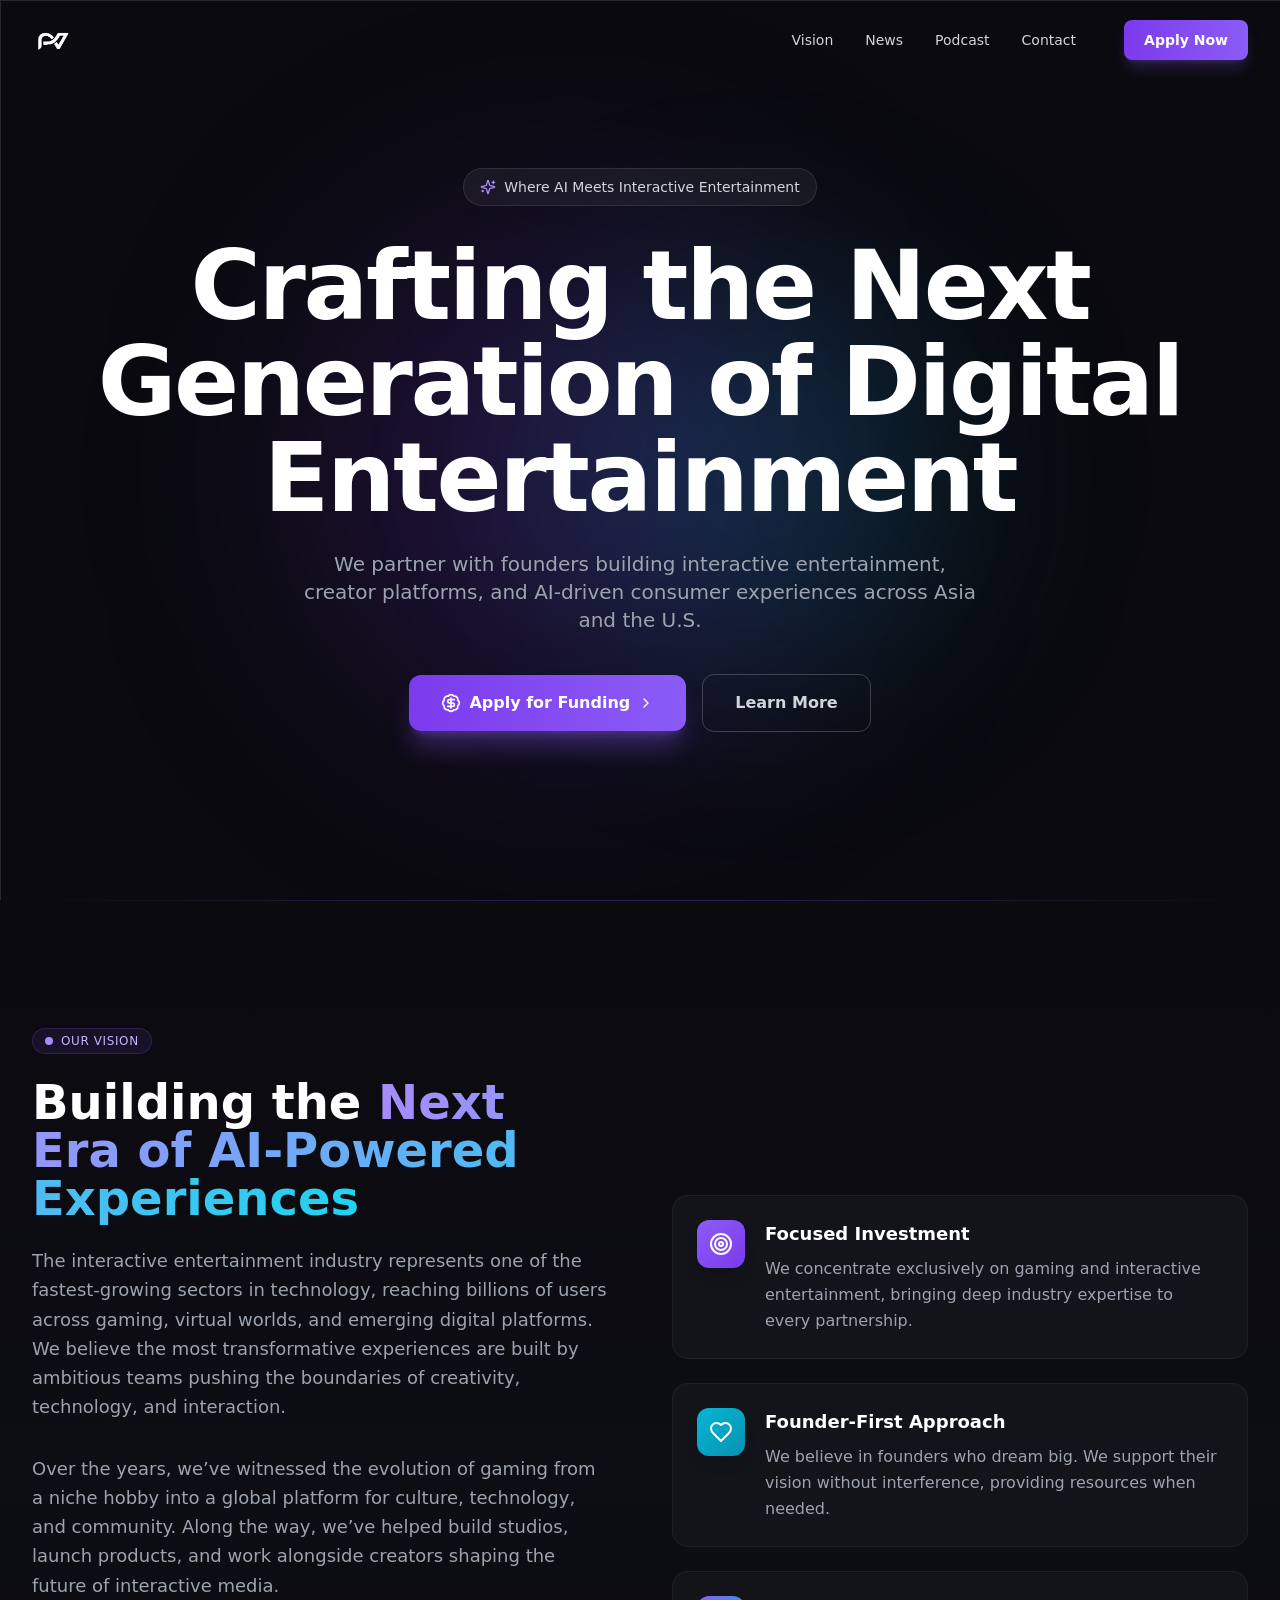
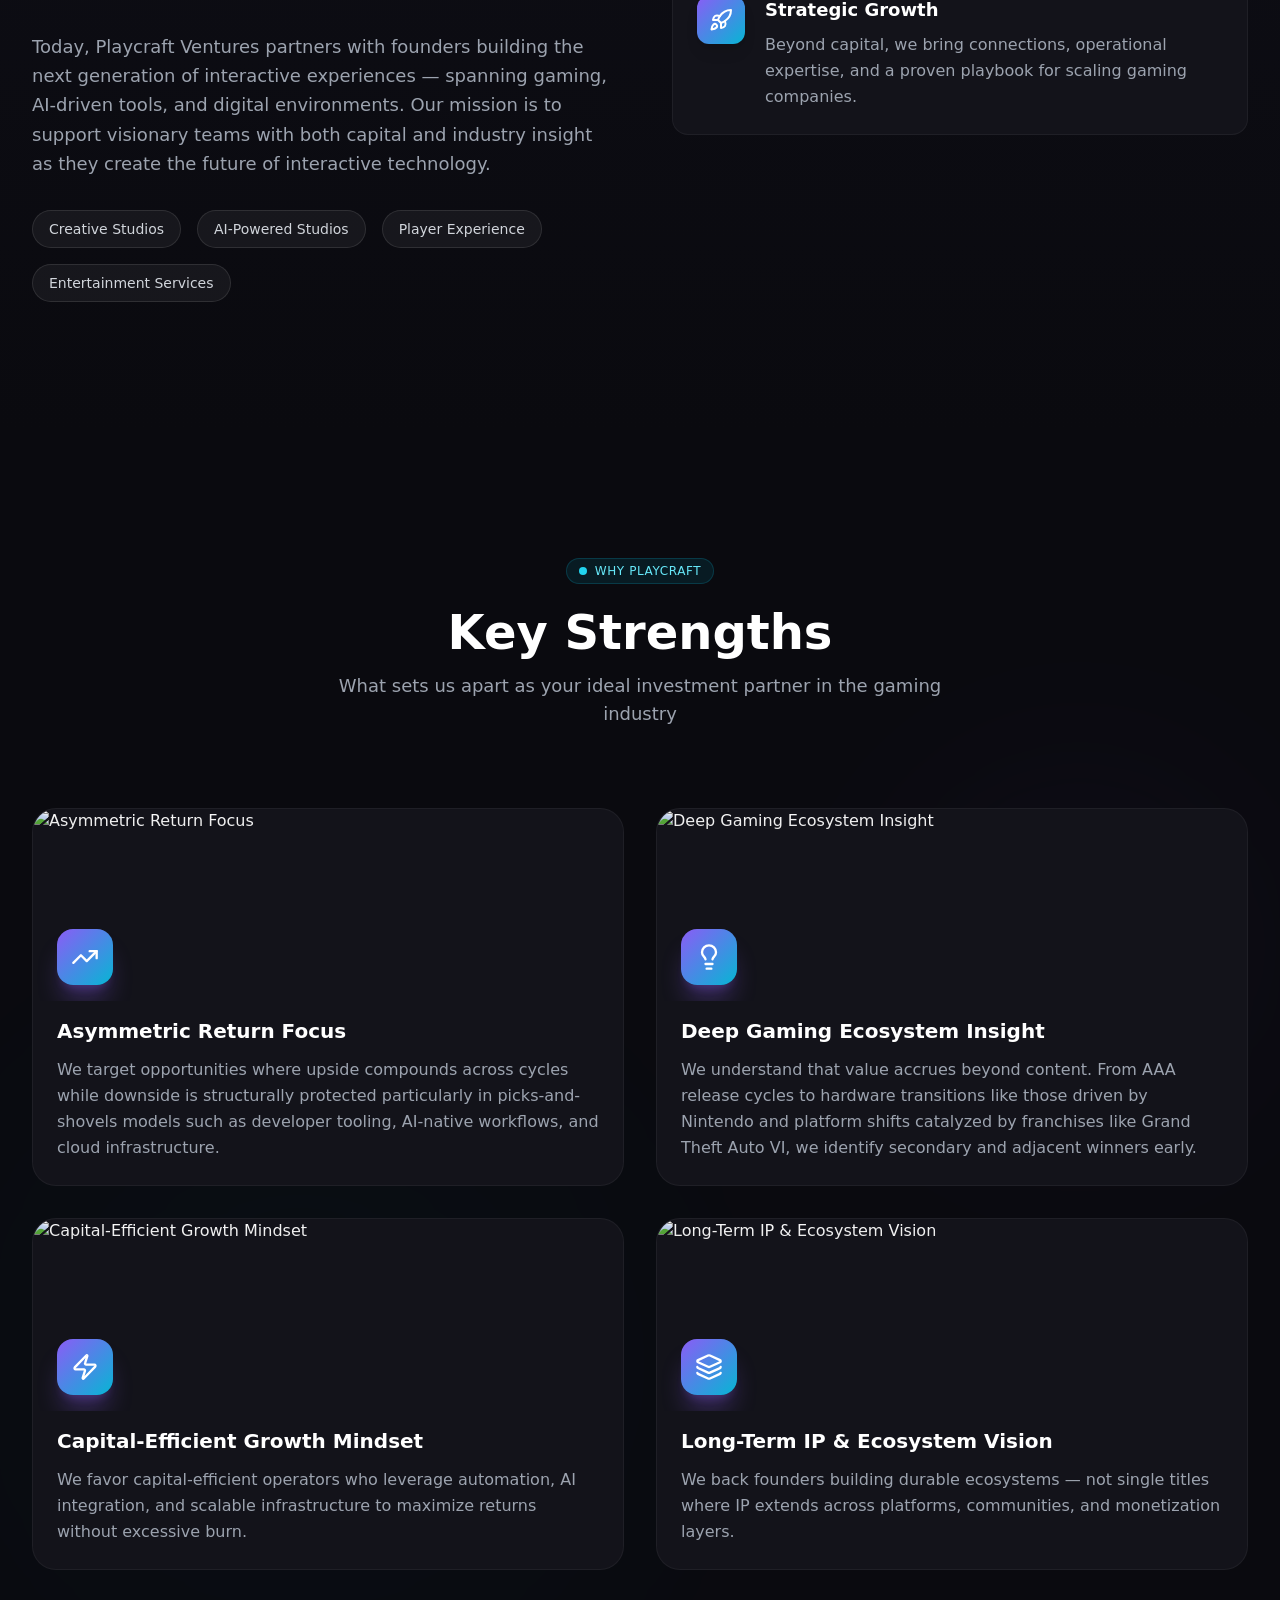
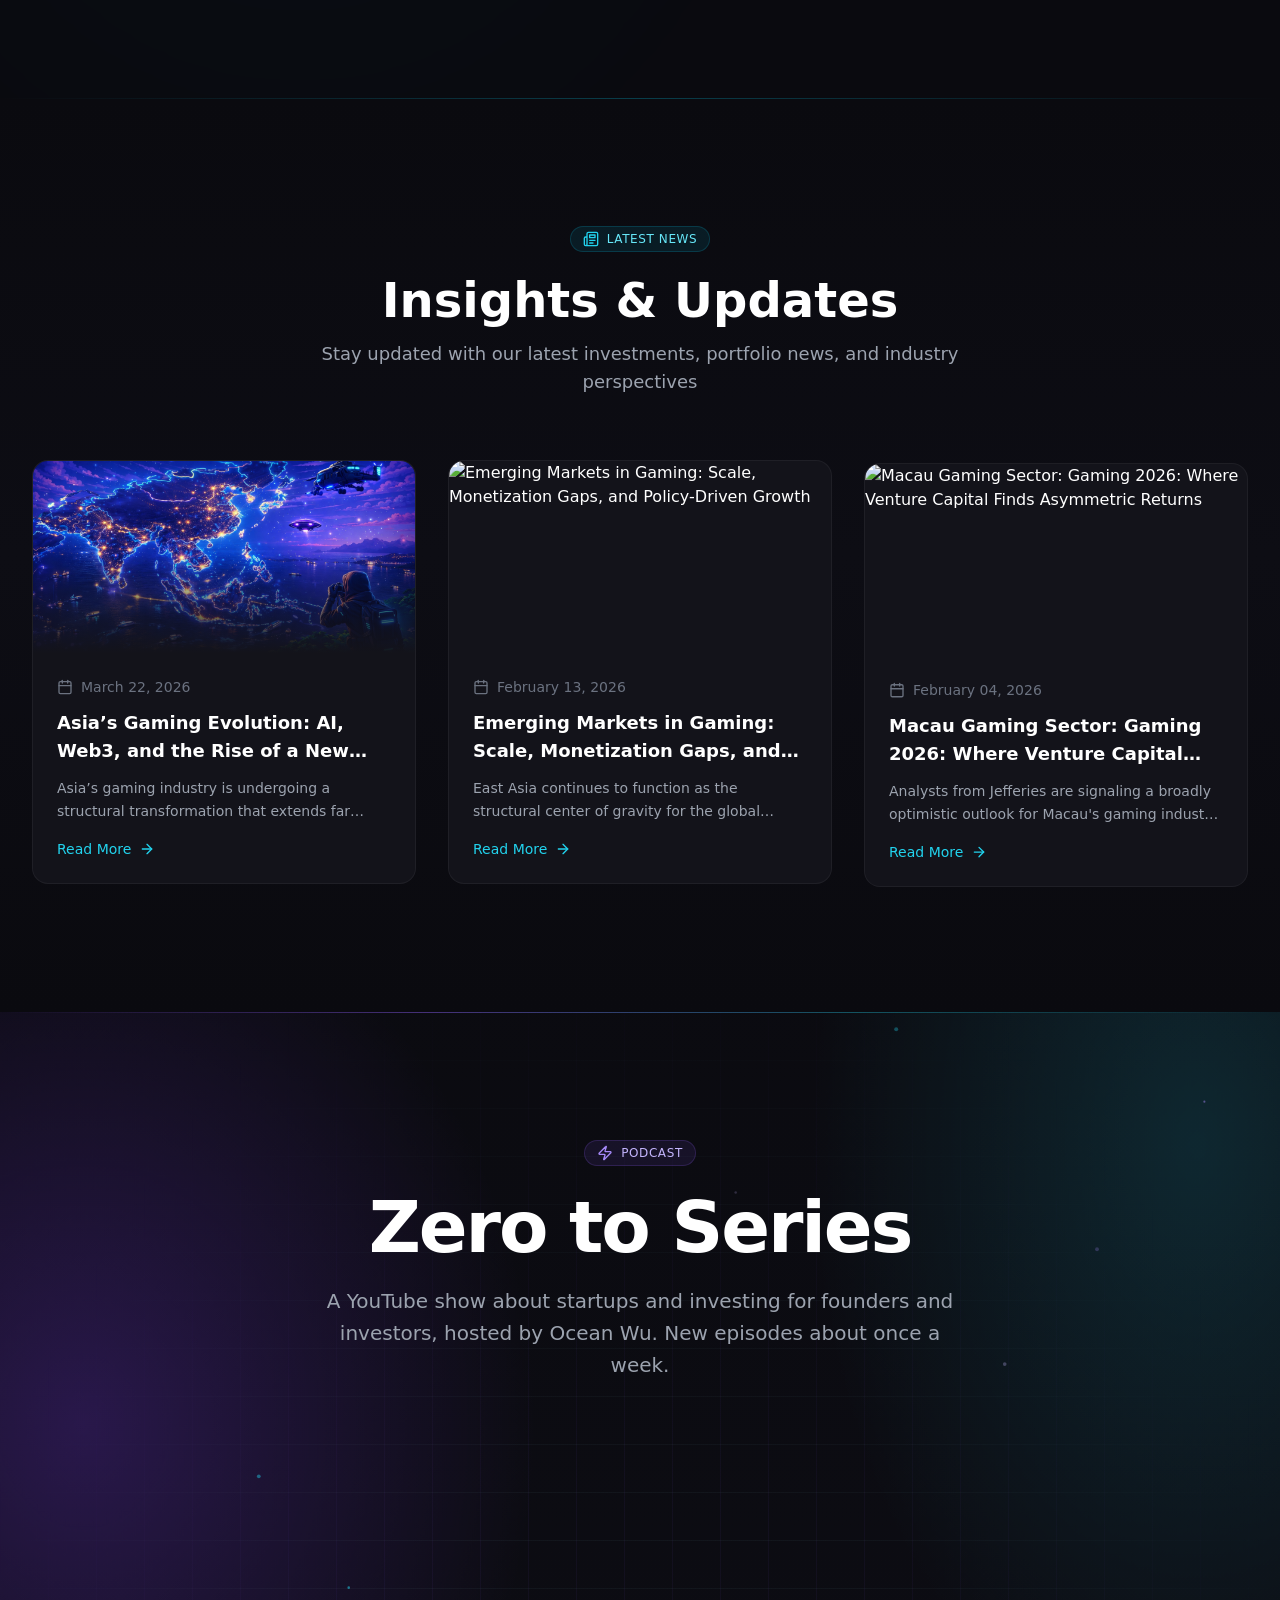
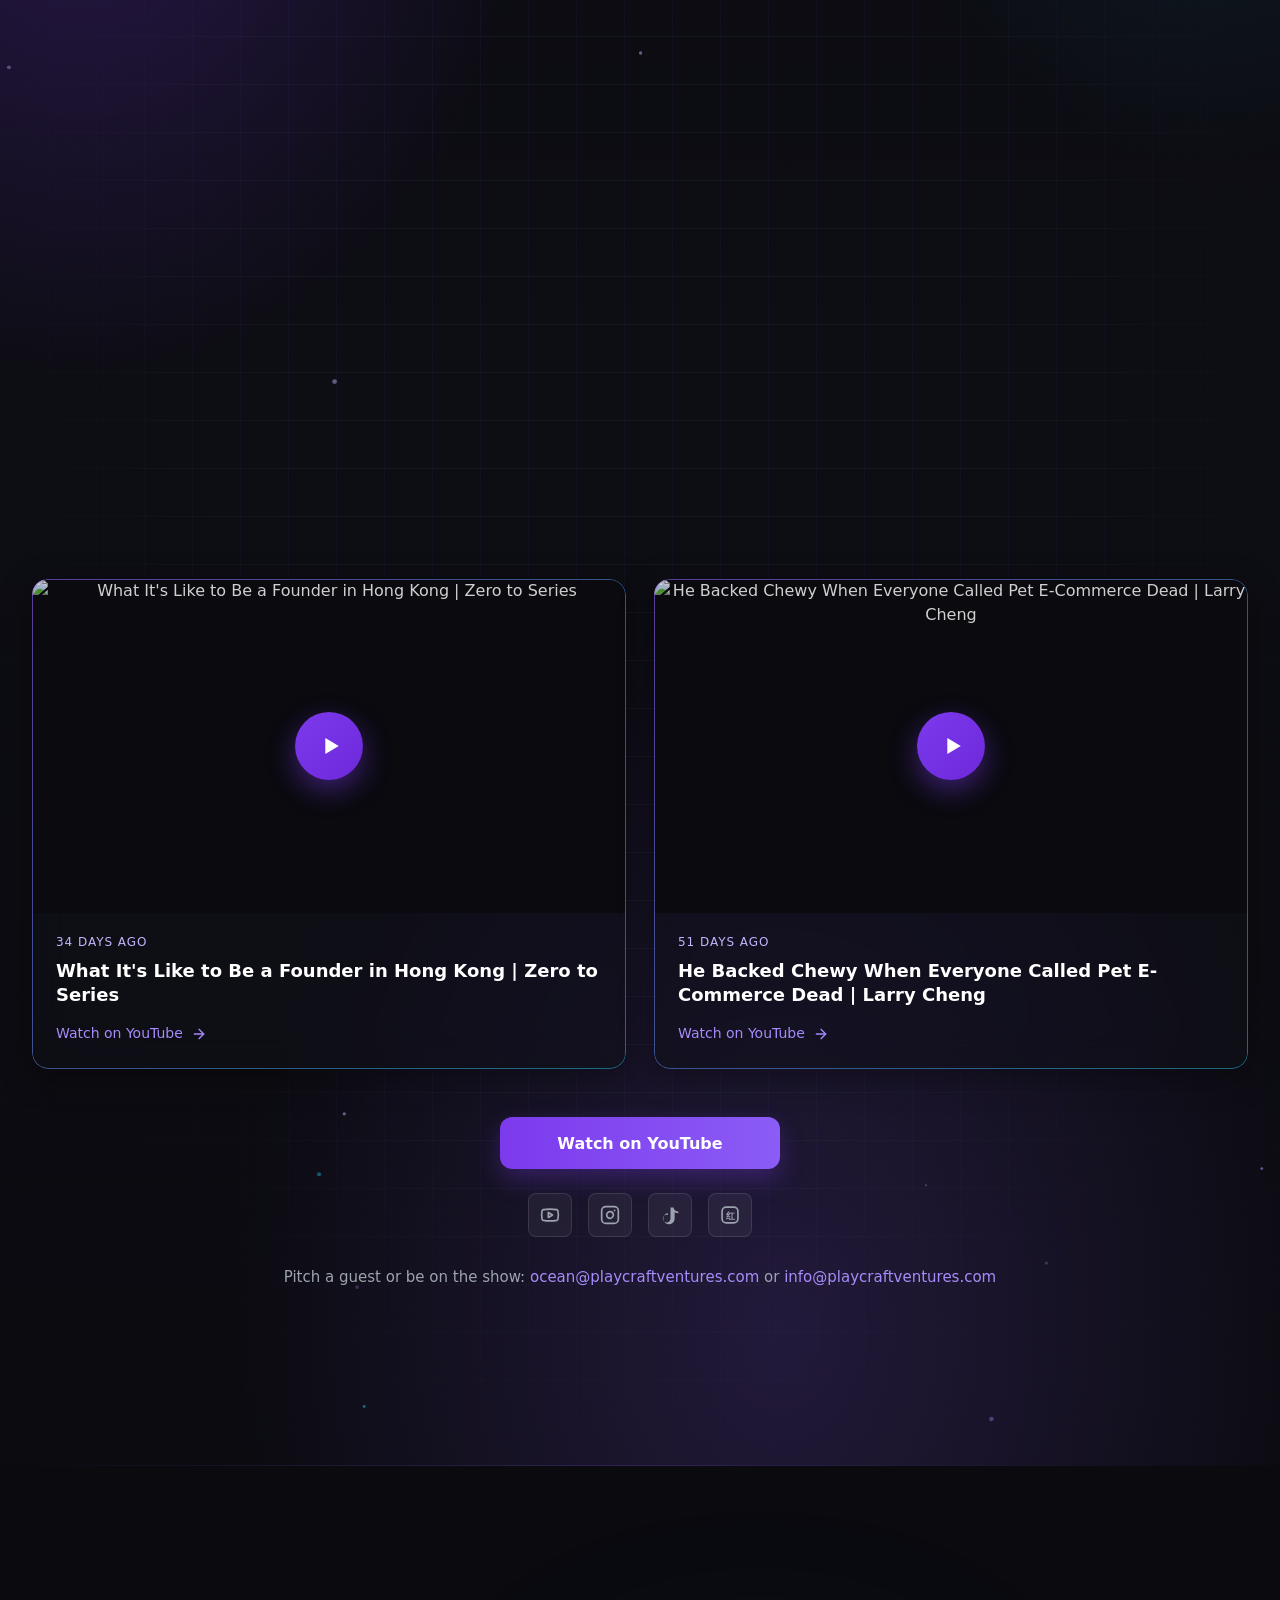
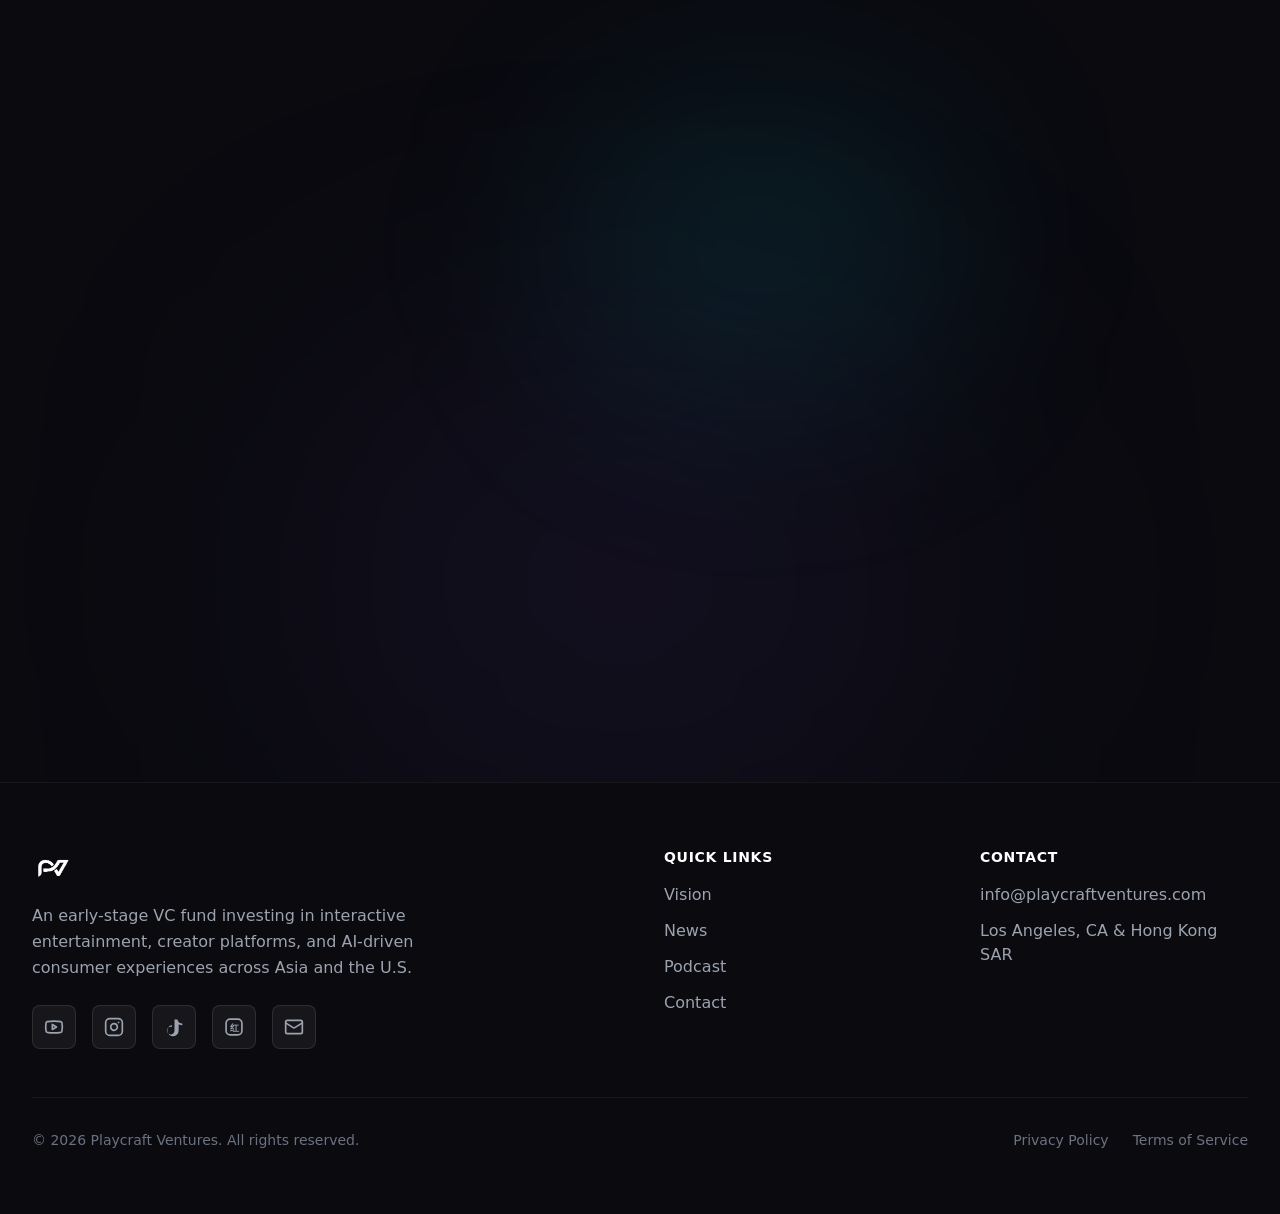
==== commit 817e1817: "Cache-bust podcast assets after dropping ocean@ from the guest line" ====
--- a/index.html
+++ b/index.html
@@ -6,13 +6,13 @@
     <meta name="viewport" content="width=device-width, initial-scale=1.0" />
     <link rel="manifest" href="manifest.json" />
     <title>PlayCraft Ventures</title>
-    <script type="module" crossorigin src="assets/index-BcGxwu7z.js?v=7af0b71"></script>
+    <script type="module" crossorigin src="assets/index-BcGxwu7z.js?v=73e9142"></script>
     <link rel="stylesheet" crossorigin href="assets/index-0V_UXdEG.css">
-    <link rel="stylesheet" href="podcast.css?v=7af0b71">
+    <link rel="stylesheet" href="podcast.css?v=73e9142">
   </head>
   <body>
     <div id="root"></div>
-    <script src="podcast-fx.js?v=7af0b71" defer></script>
+    <script src="podcast-fx.js?v=73e9142" defer></script>
     <!-- TODO: Douyin profile link — pending share URL from Ocean -->
   </body>
 </html>
--- a/podcast.css
+++ b/podcast.css
@@ -347,7 +347,8 @@
 #podcast .zts-badge {
   position: absolute;
   top: 1rem;
-  left: 1rem;
+  right: 1rem;
+  left: auto;
   z-index: 4;
   display: inline-flex;
   align-items: center;
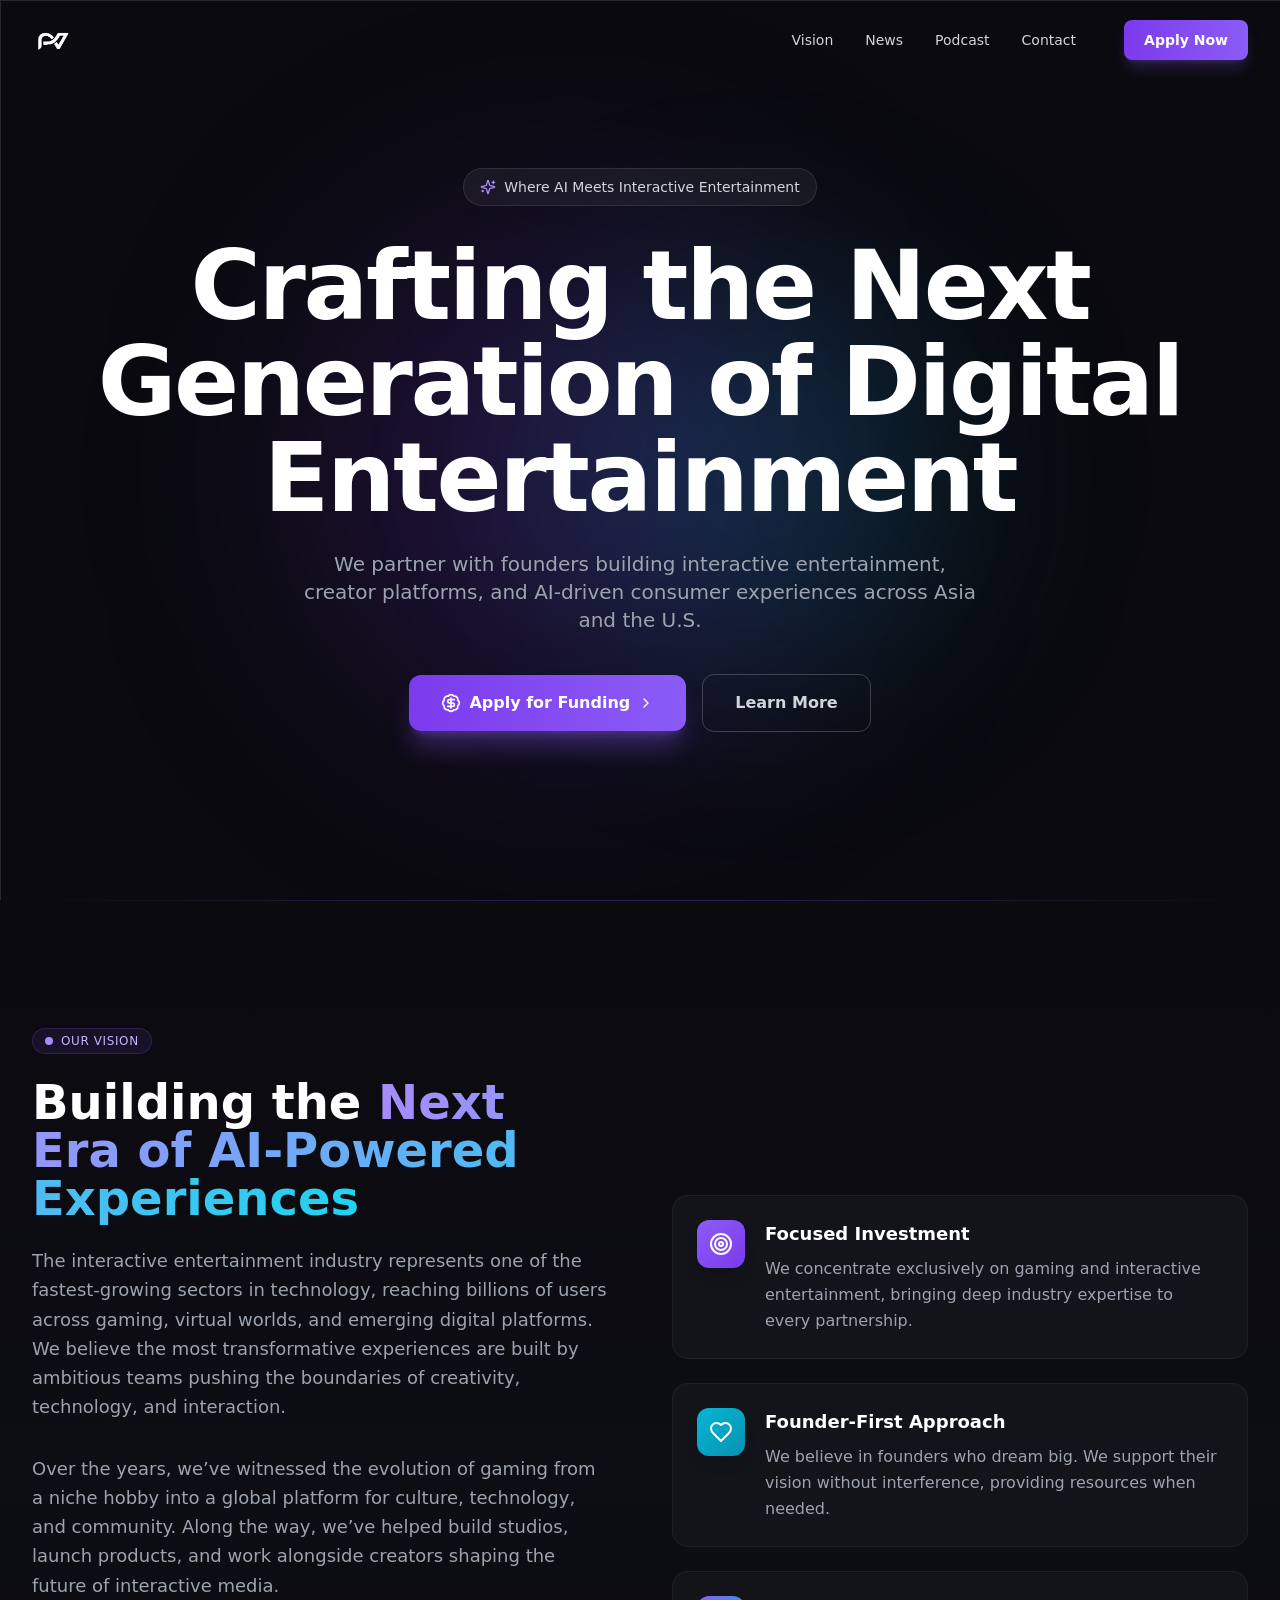
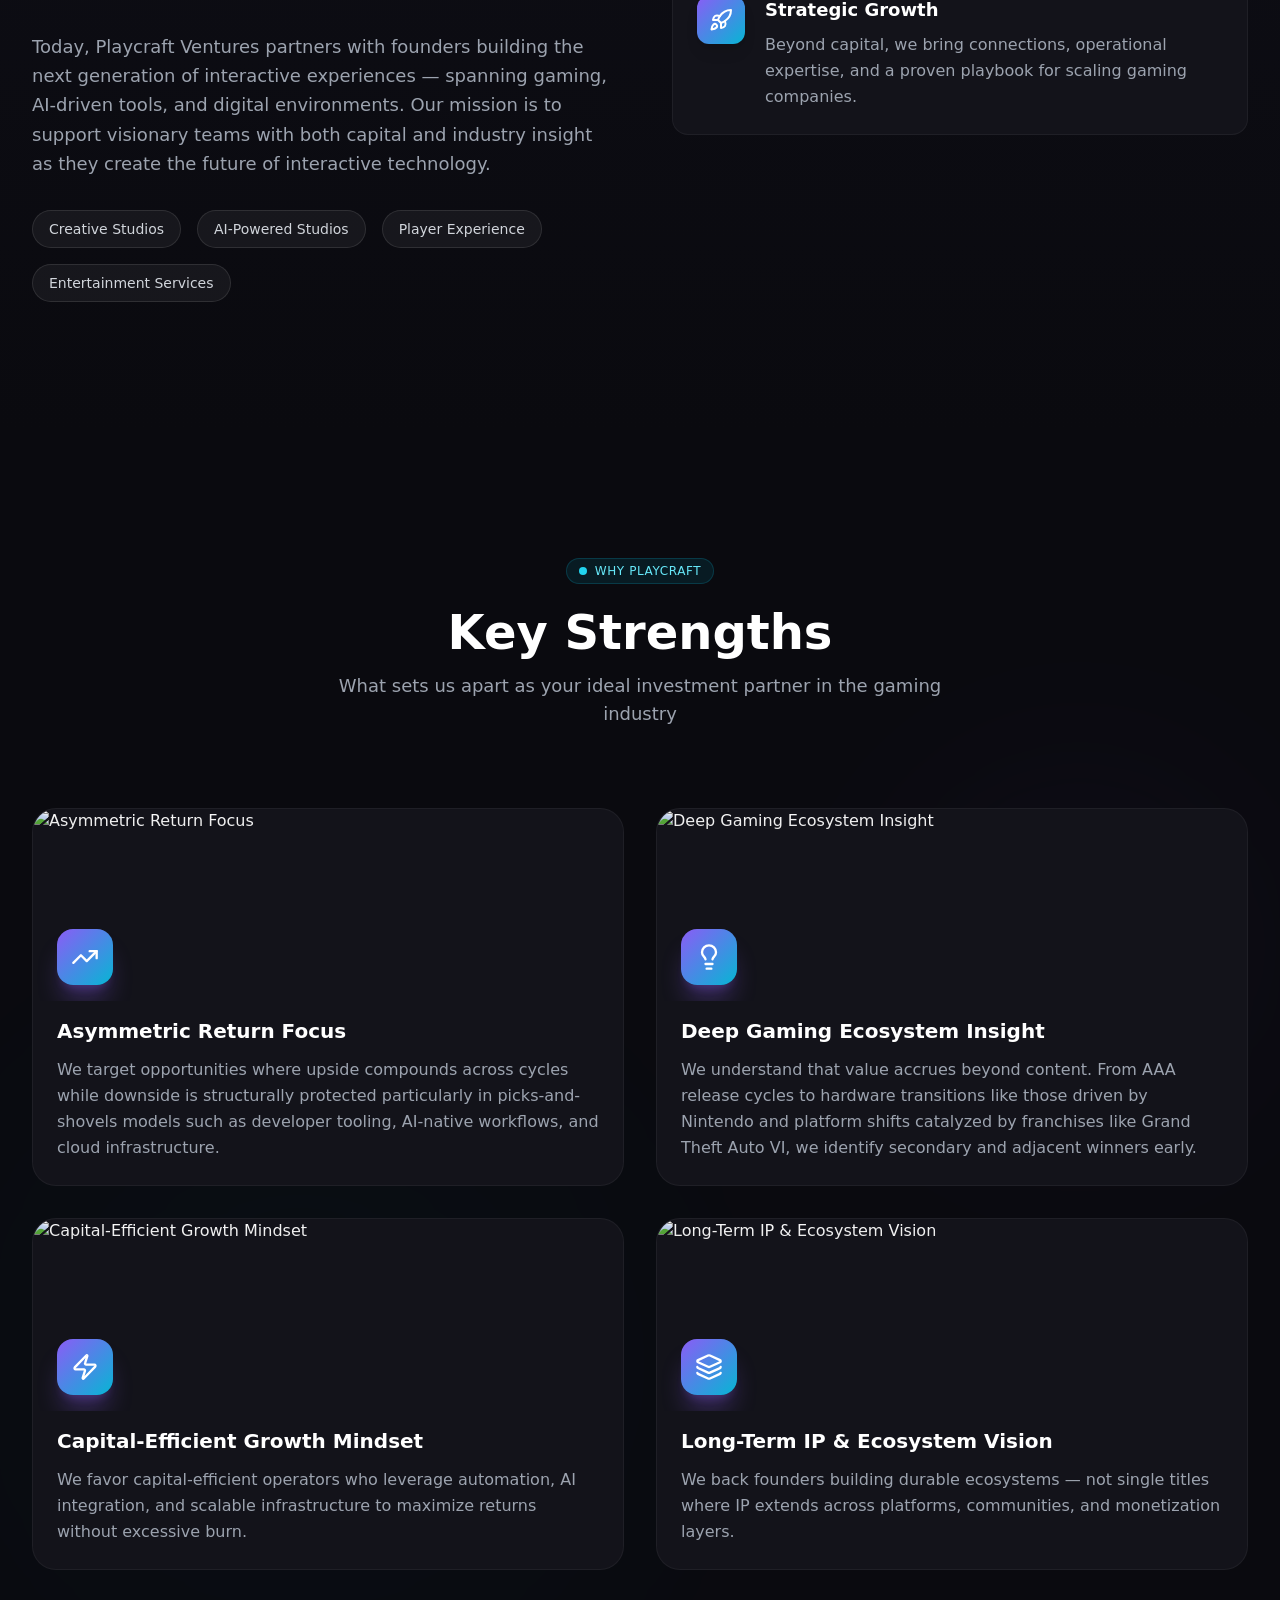
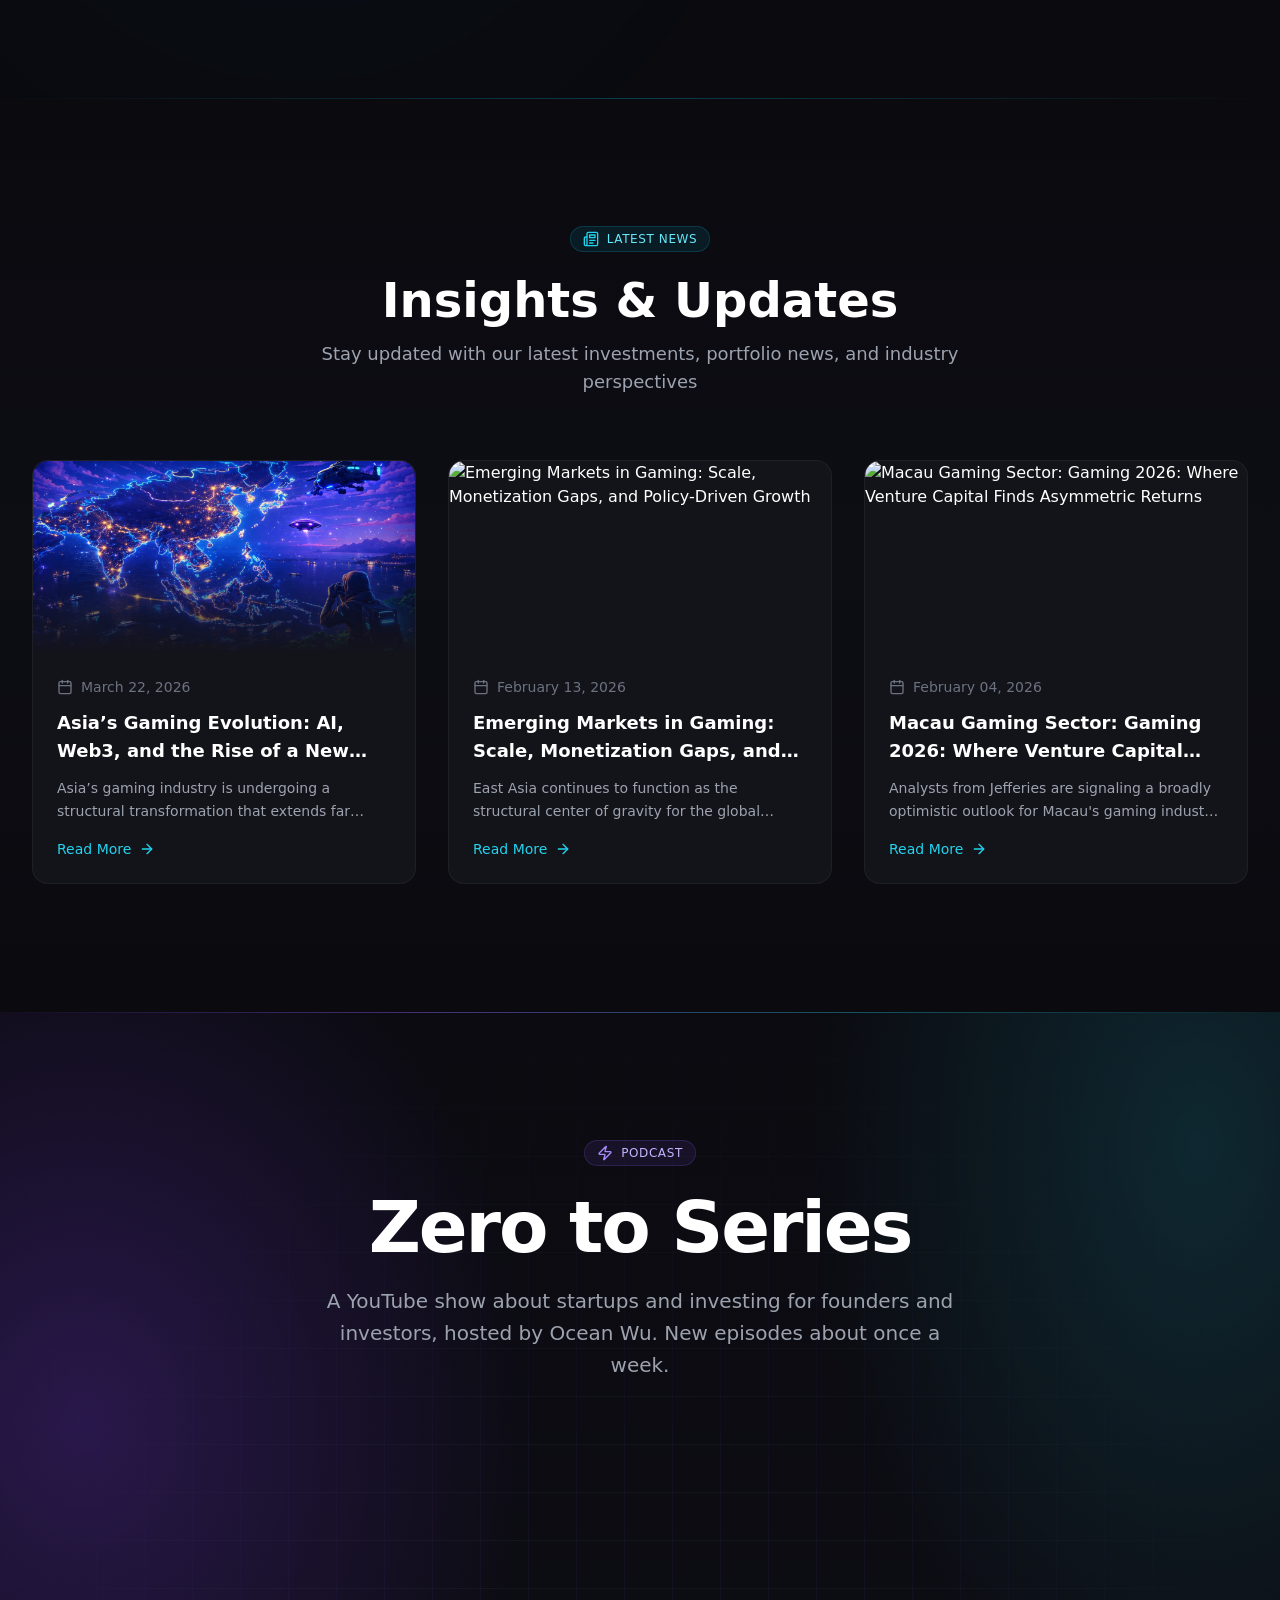
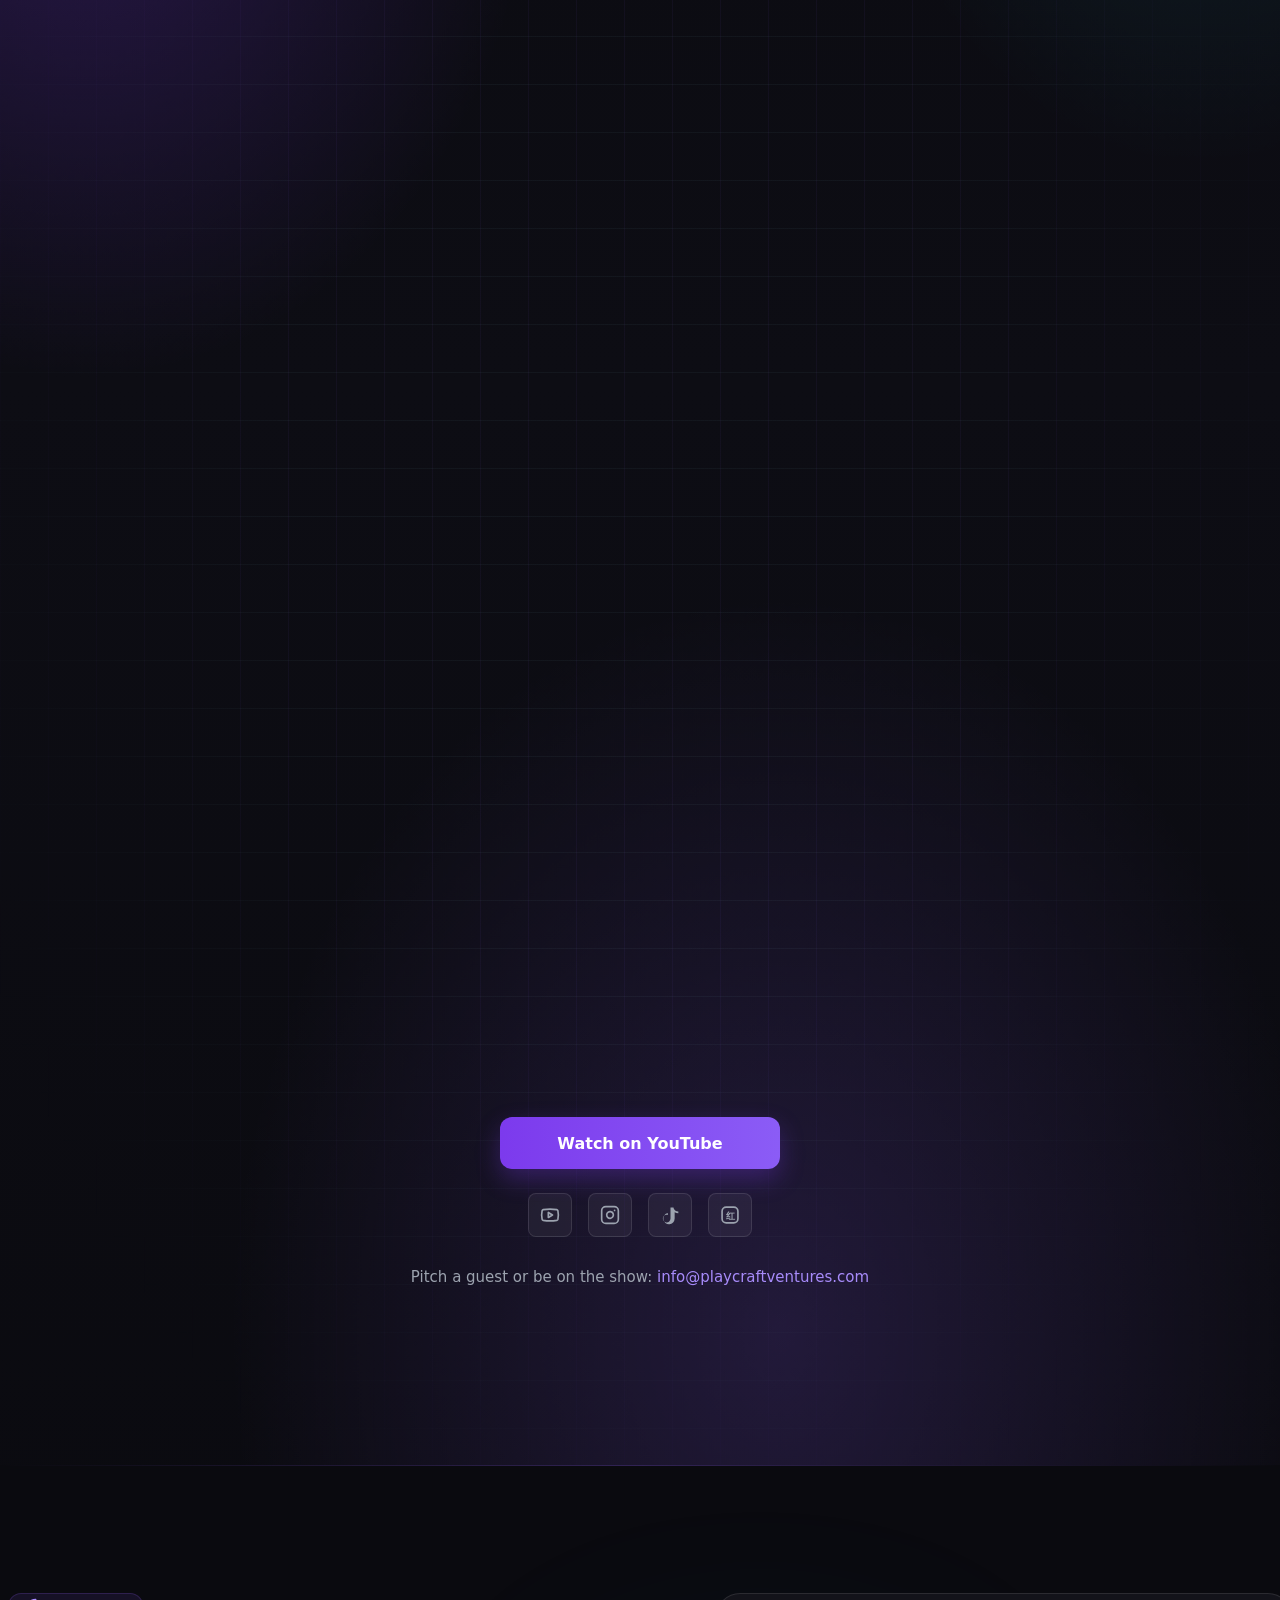
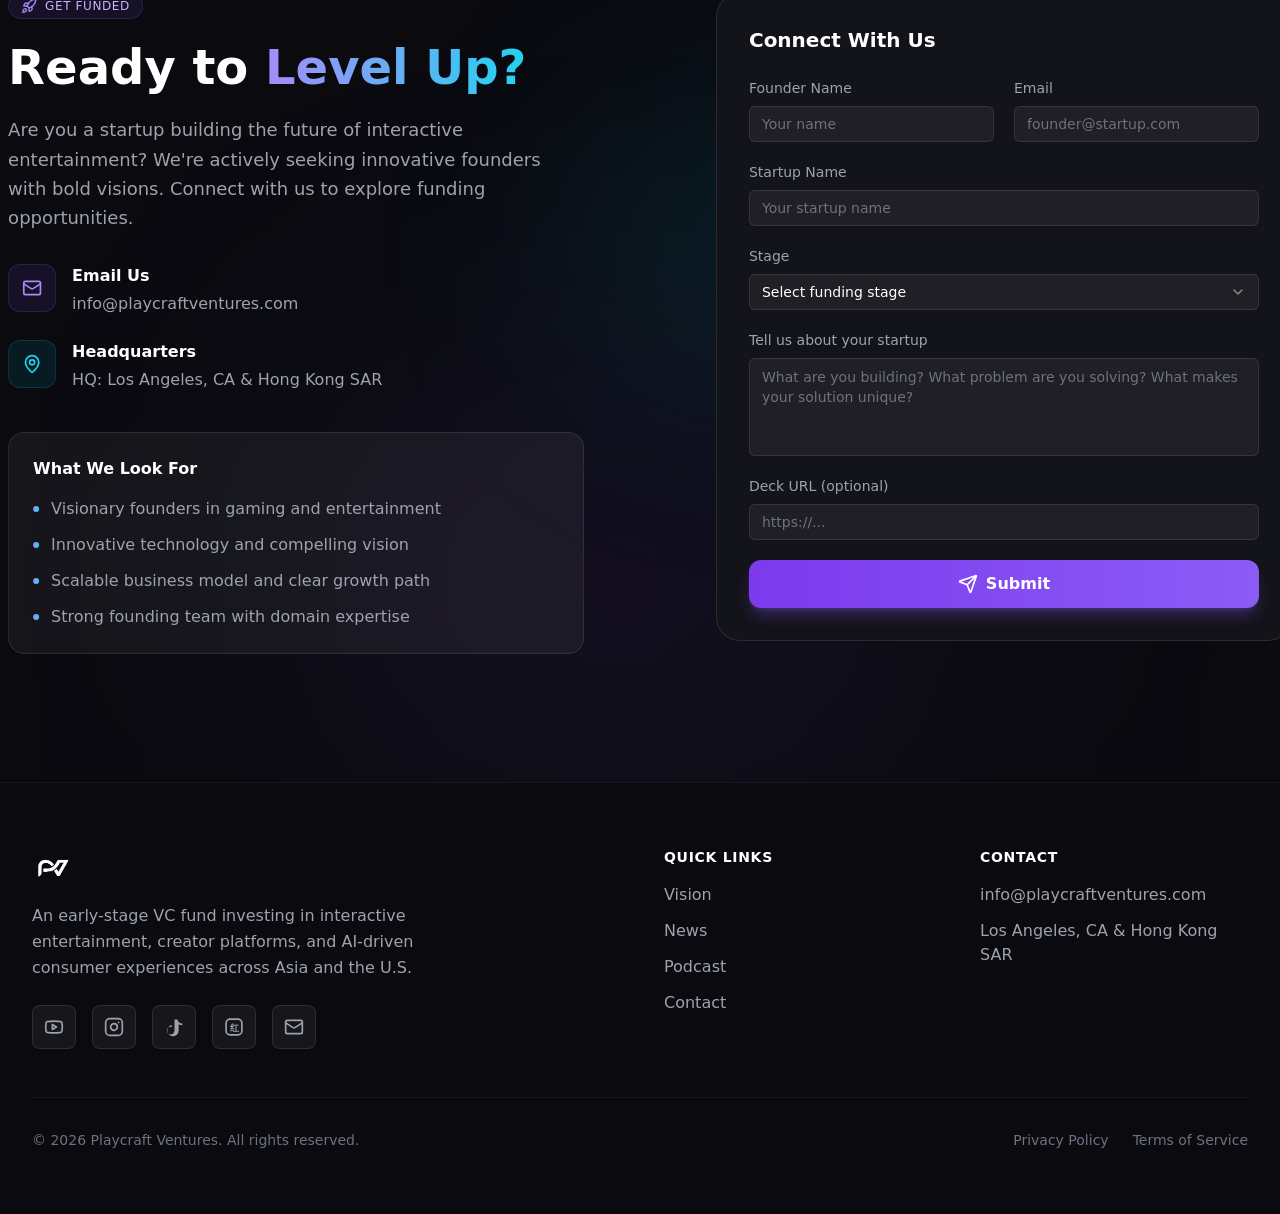
==== commit 720a4bd2: "Cache-bust assets after fixing in-page section links" ====
--- a/index.html
+++ b/index.html
@@ -6,13 +6,13 @@
     <meta name="viewport" content="width=device-width, initial-scale=1.0" />
     <link rel="manifest" href="manifest.json" />
     <title>PlayCraft Ventures</title>
-    <script type="module" crossorigin src="assets/index-BcGxwu7z.js?v=73e9142"></script>
+    <script type="module" crossorigin src="assets/index-BcGxwu7z.js?v=16a4b9b"></script>
     <link rel="stylesheet" crossorigin href="assets/index-0V_UXdEG.css">
-    <link rel="stylesheet" href="podcast.css?v=73e9142">
+    <link rel="stylesheet" href="podcast.css?v=16a4b9b">
   </head>
   <body>
     <div id="root"></div>
-    <script src="podcast-fx.js?v=73e9142" defer></script>
+    <script src="podcast-fx.js?v=16a4b9b" defer></script>
     <!-- TODO: Douyin profile link — pending share URL from Ocean -->
   </body>
 </html>
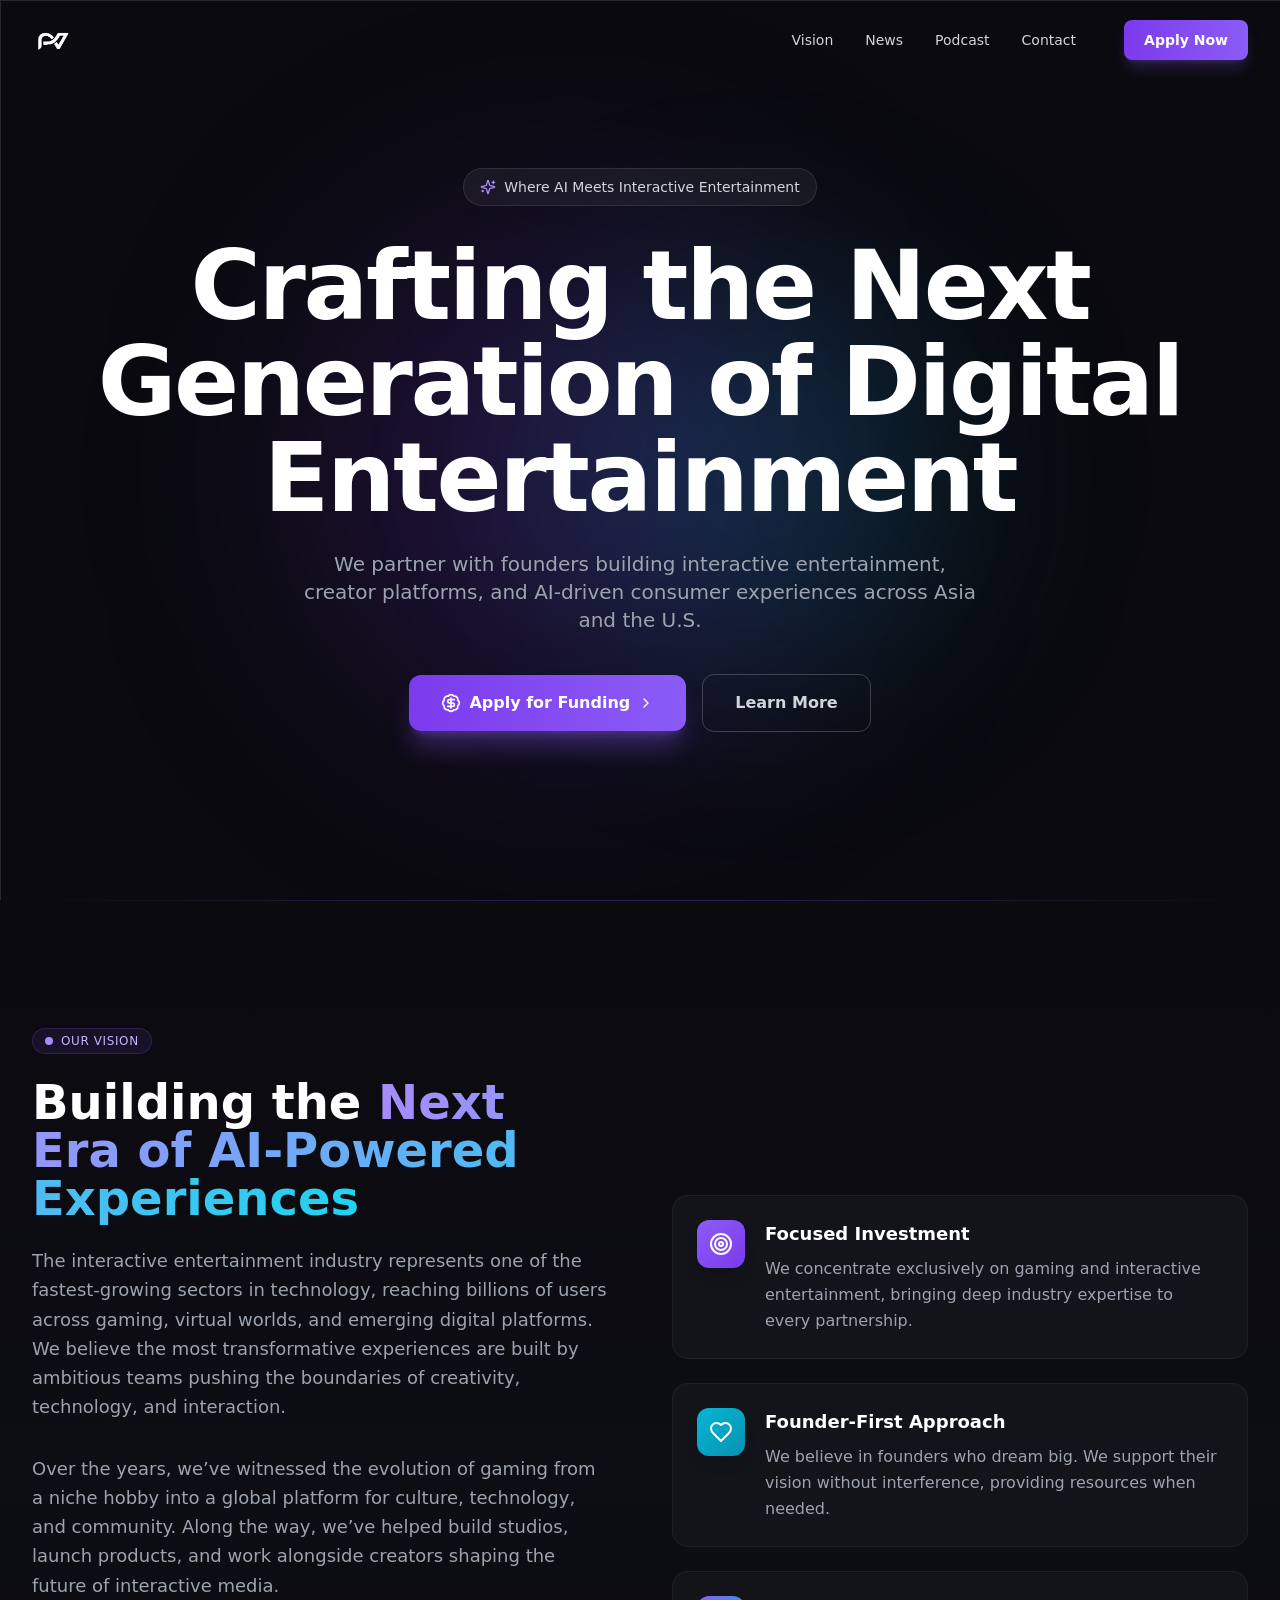
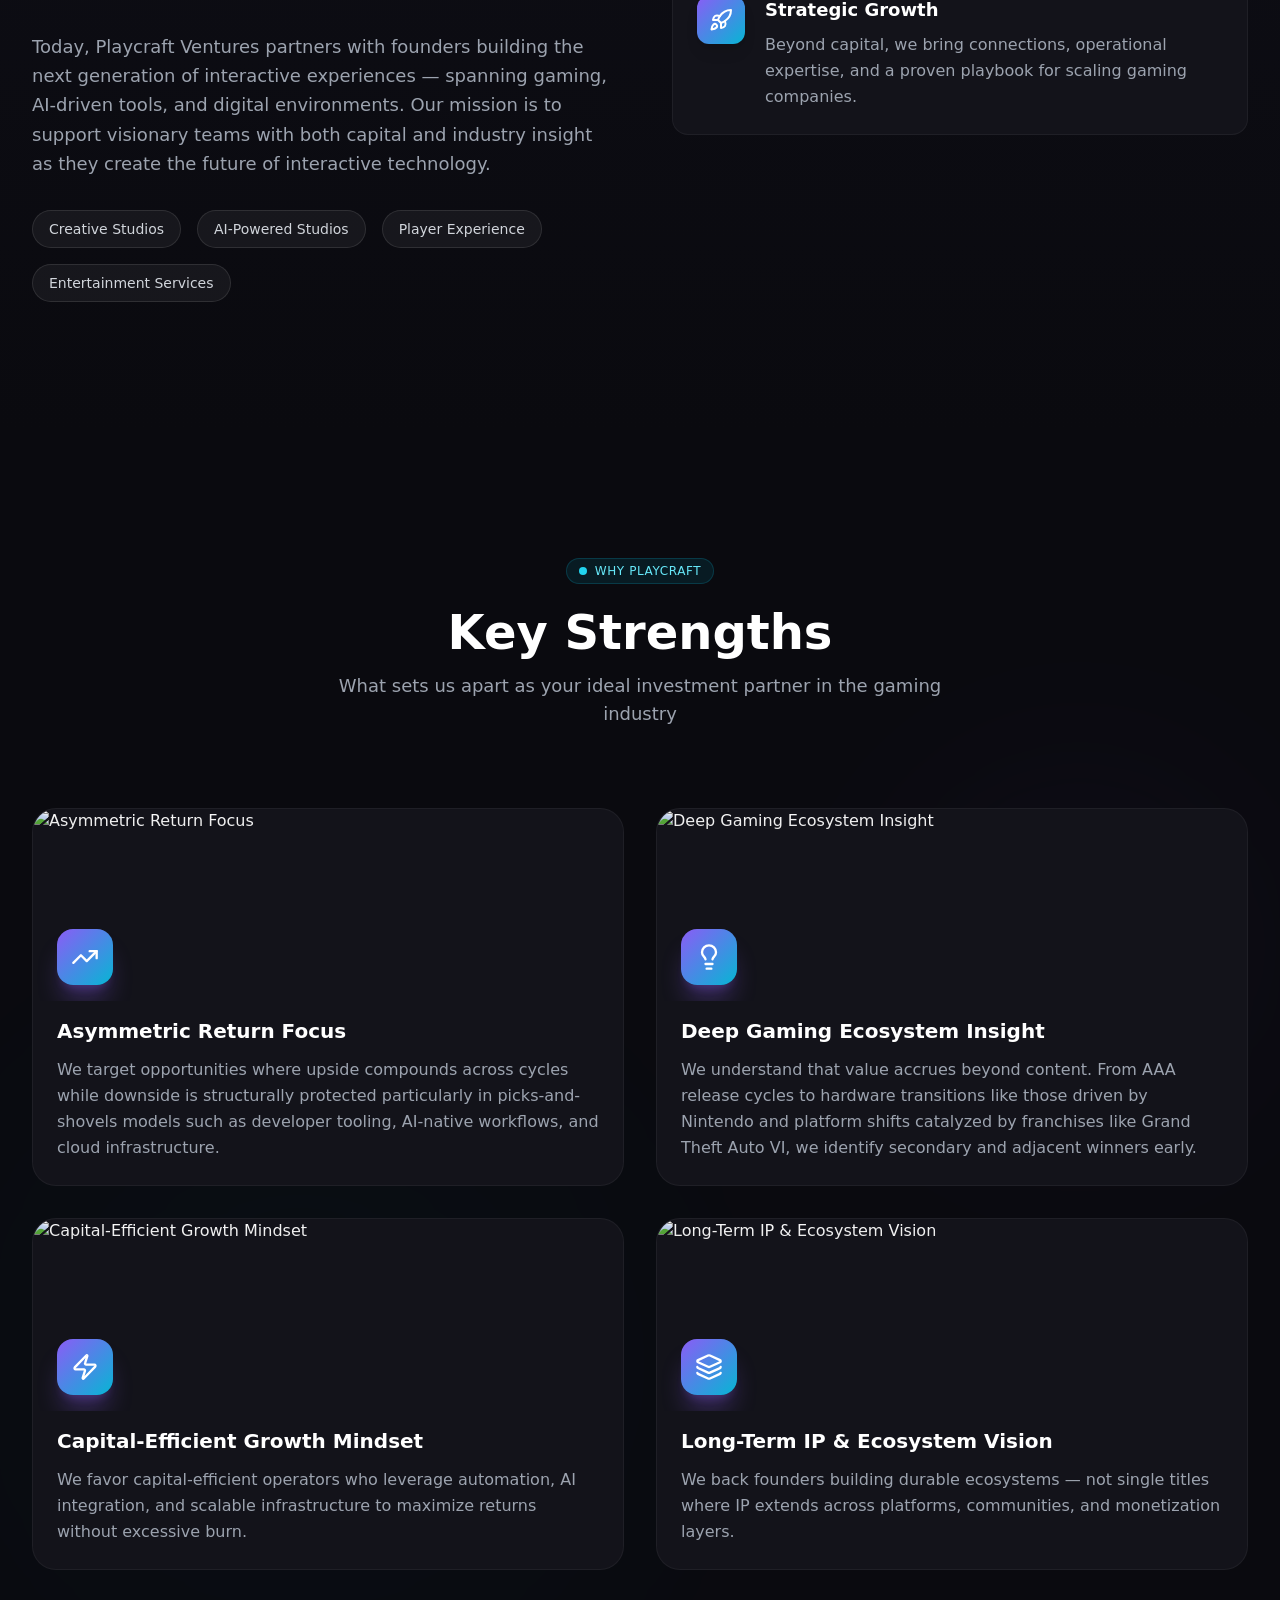
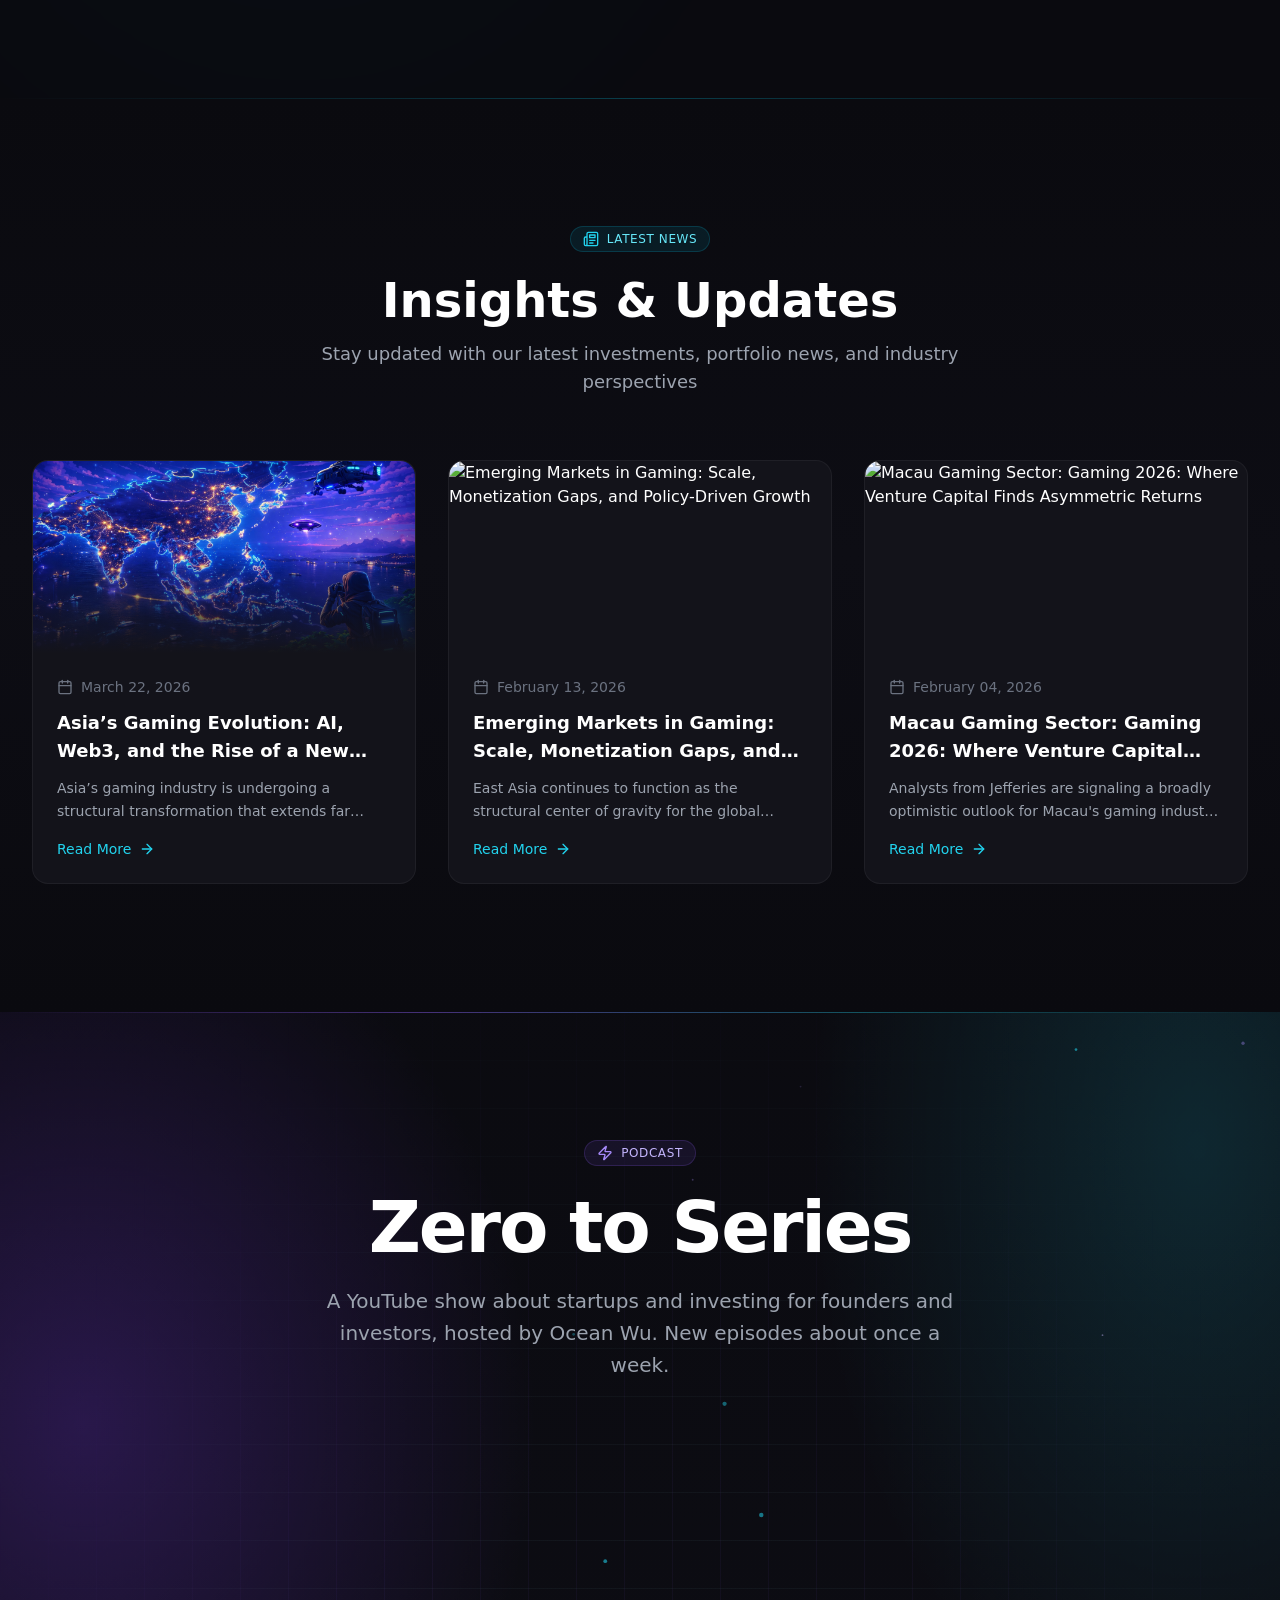
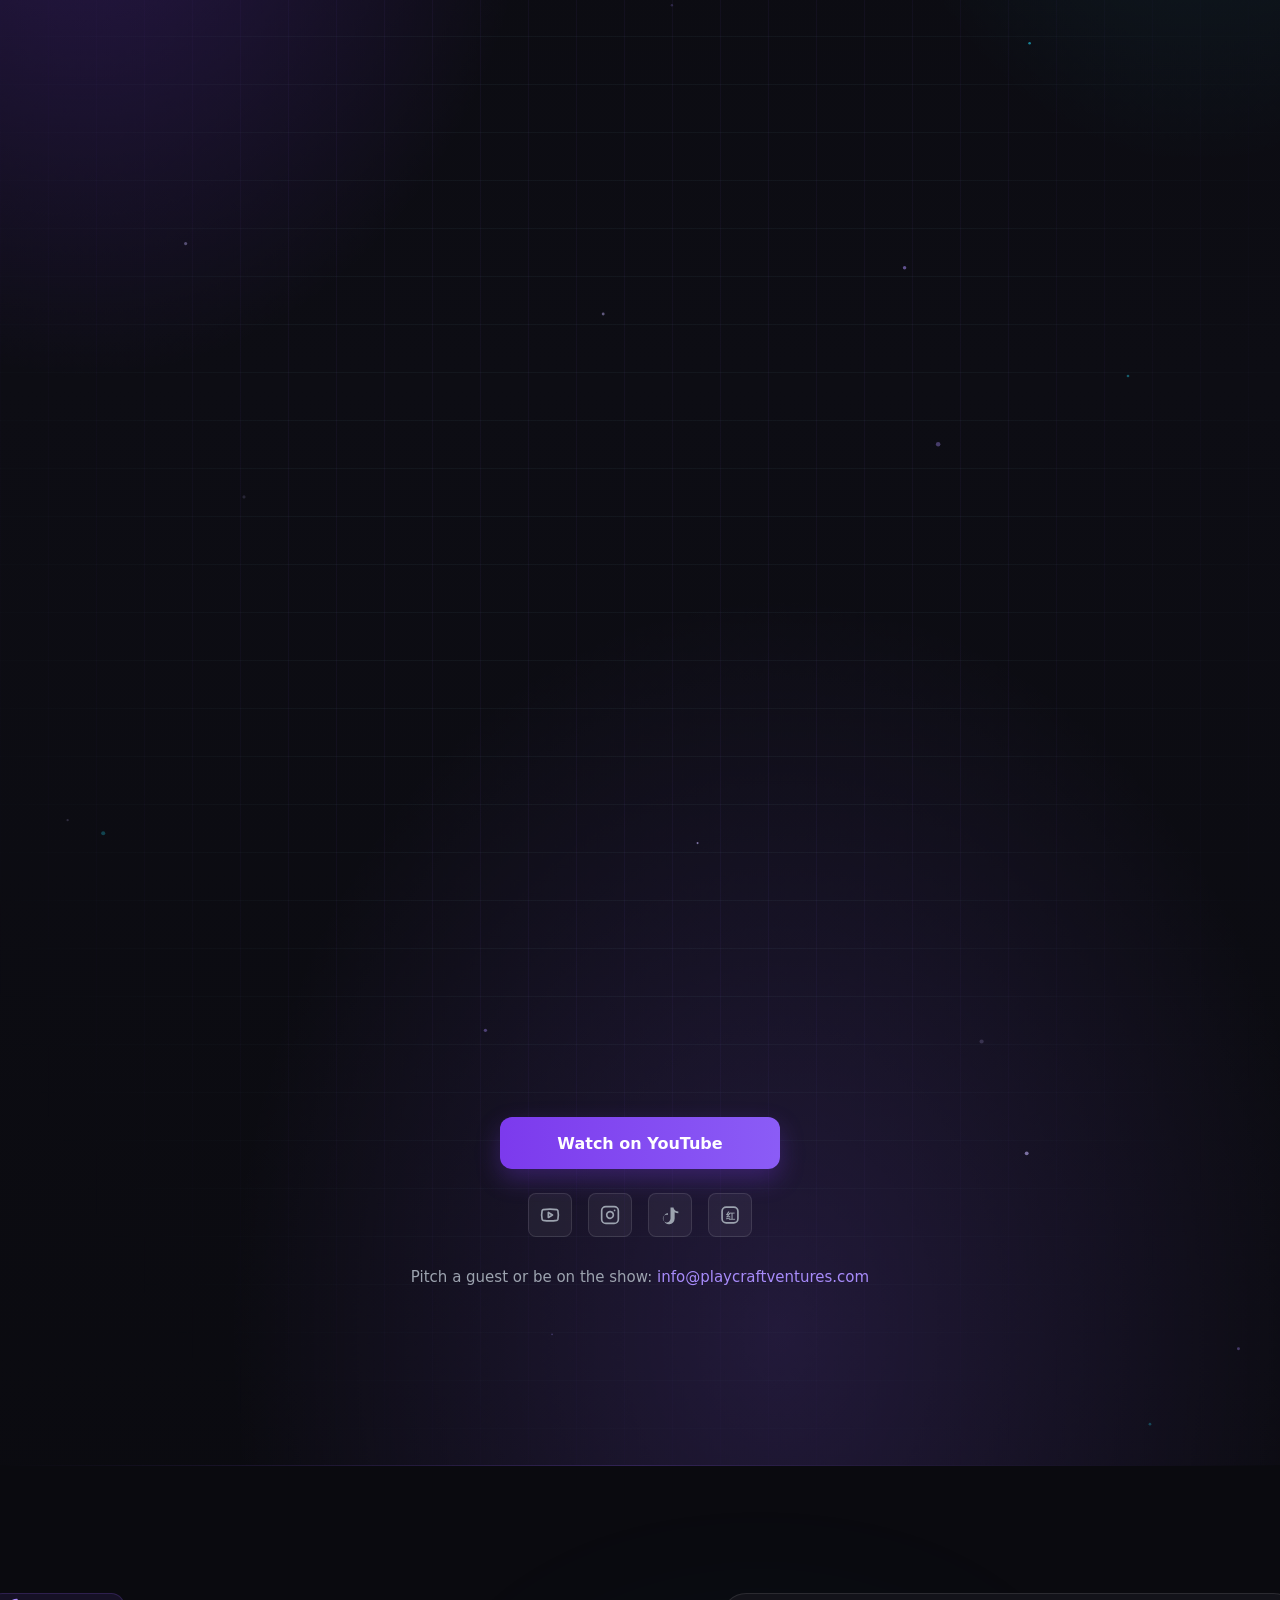
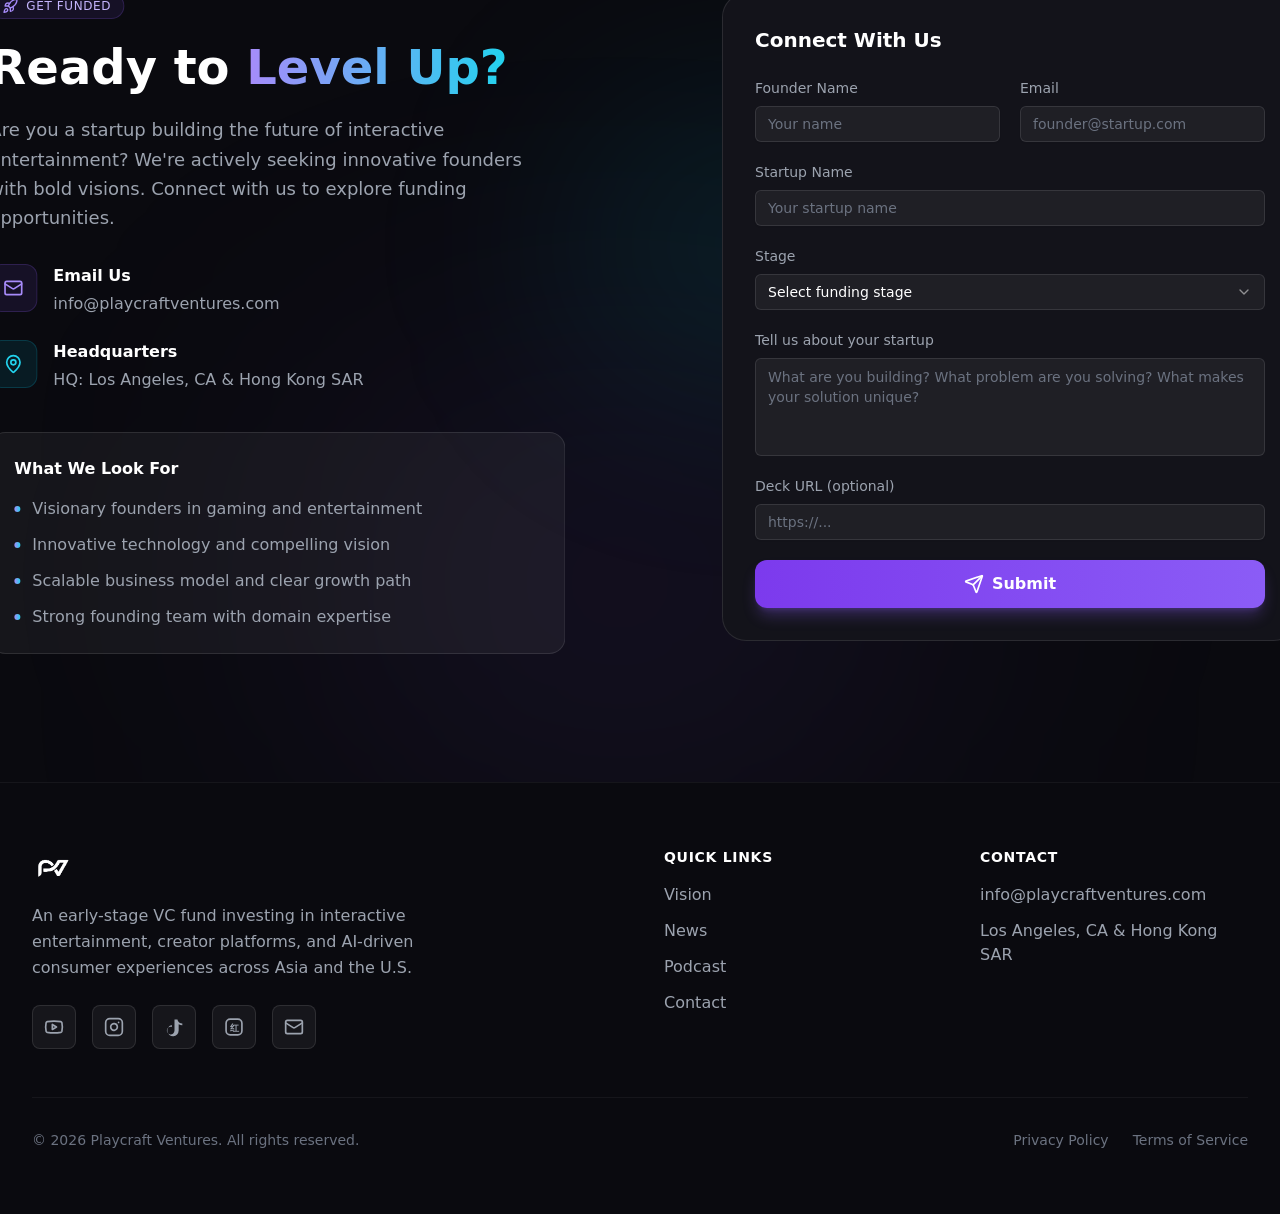
==== commit ae2bf755: "Cache-bust assets after tightening section-link scroll" ====
--- a/index.html
+++ b/index.html
@@ -6,13 +6,13 @@
     <meta name="viewport" content="width=device-width, initial-scale=1.0" />
     <link rel="manifest" href="manifest.json" />
     <title>PlayCraft Ventures</title>
-    <script type="module" crossorigin src="assets/index-BcGxwu7z.js?v=16a4b9b"></script>
+    <script type="module" crossorigin src="assets/index-BcGxwu7z.js?v=ed3a577"></script>
     <link rel="stylesheet" crossorigin href="assets/index-0V_UXdEG.css">
-    <link rel="stylesheet" href="podcast.css?v=16a4b9b">
+    <link rel="stylesheet" href="podcast.css?v=ed3a577">
   </head>
   <body>
     <div id="root"></div>
-    <script src="podcast-fx.js?v=16a4b9b" defer></script>
+    <script src="podcast-fx.js?v=ed3a577" defer></script>
     <!-- TODO: Douyin profile link — pending share URL from Ocean -->
   </body>
 </html>
--- a/podcast.css
+++ b/podcast.css
@@ -441,3 +441,8 @@
     -webkit-backdrop-filter: blur(12px) saturate(130%);
   }
 }
+
+/* Sticky-nav offset for in-page section links (Vision, News, Podcast, Contact) */
+#vision, #news, #podcast, #contact {
+  scroll-margin-top: 6rem;
+}
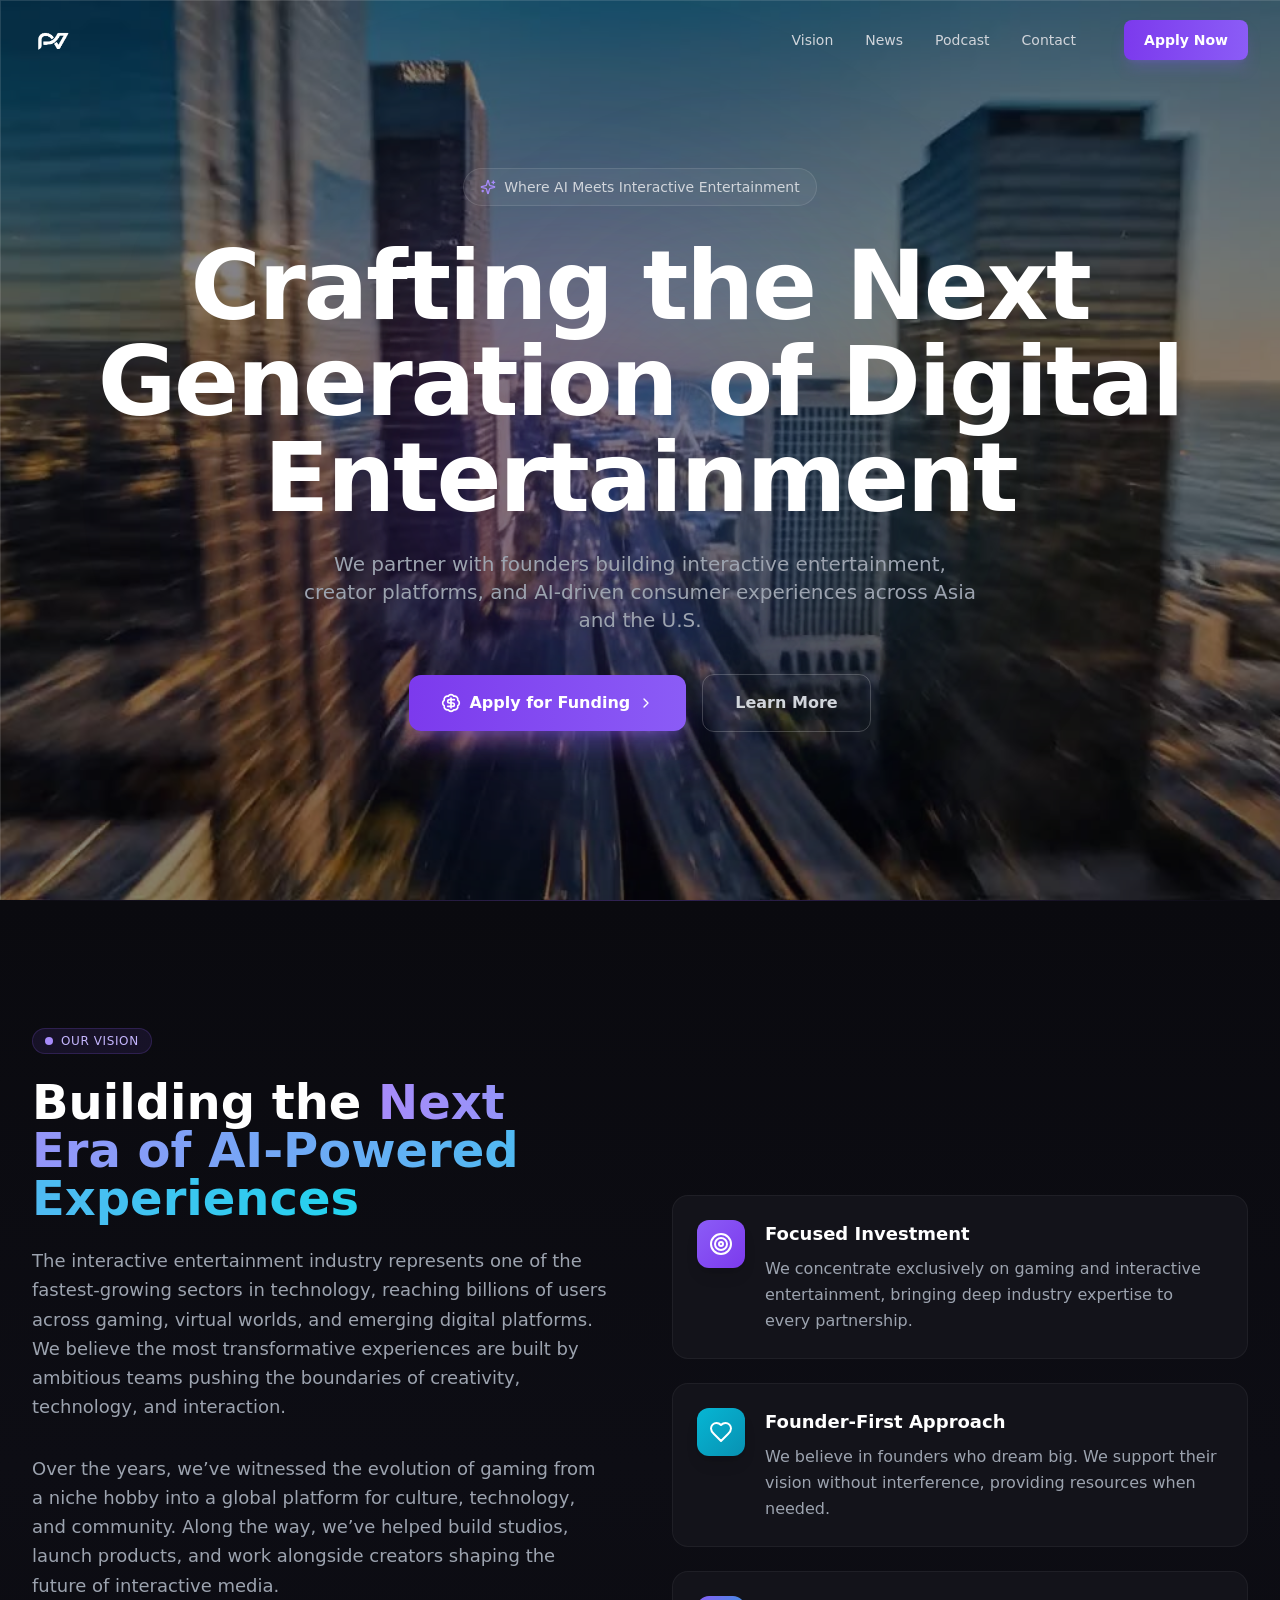
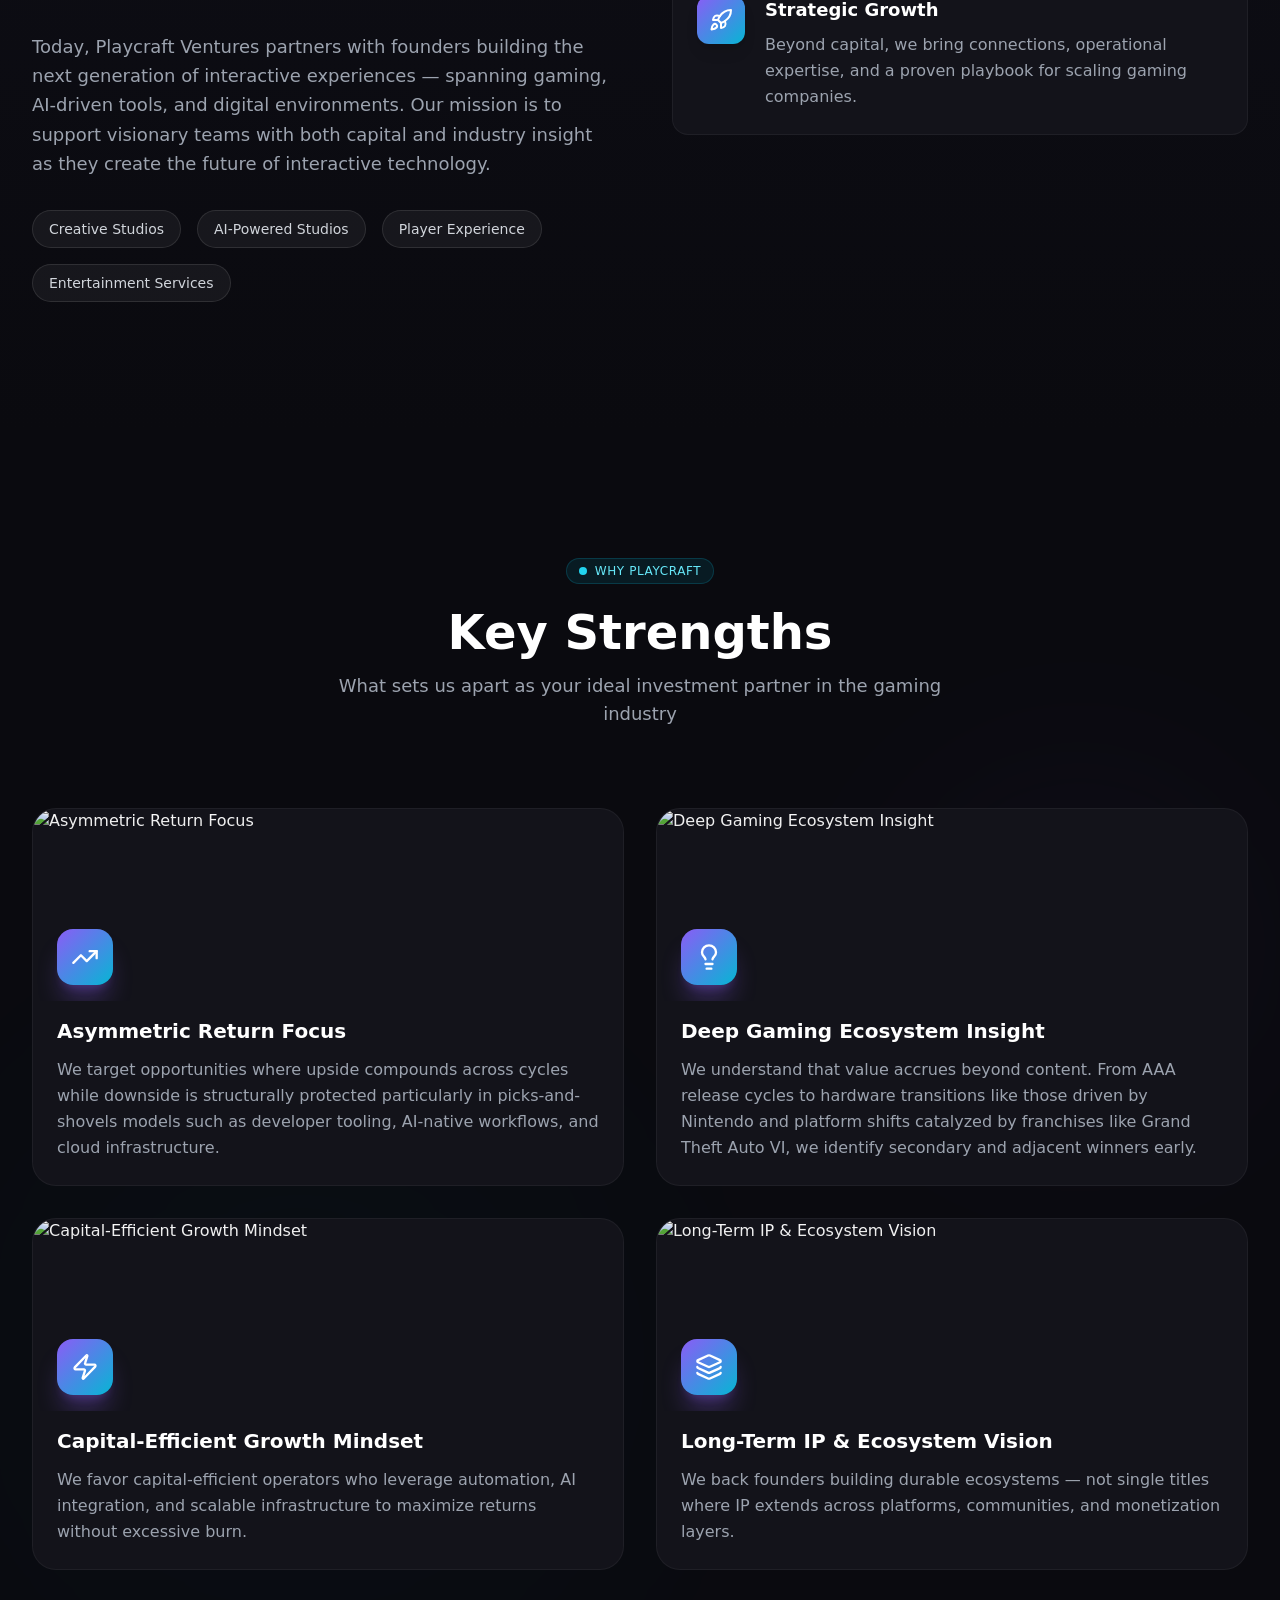
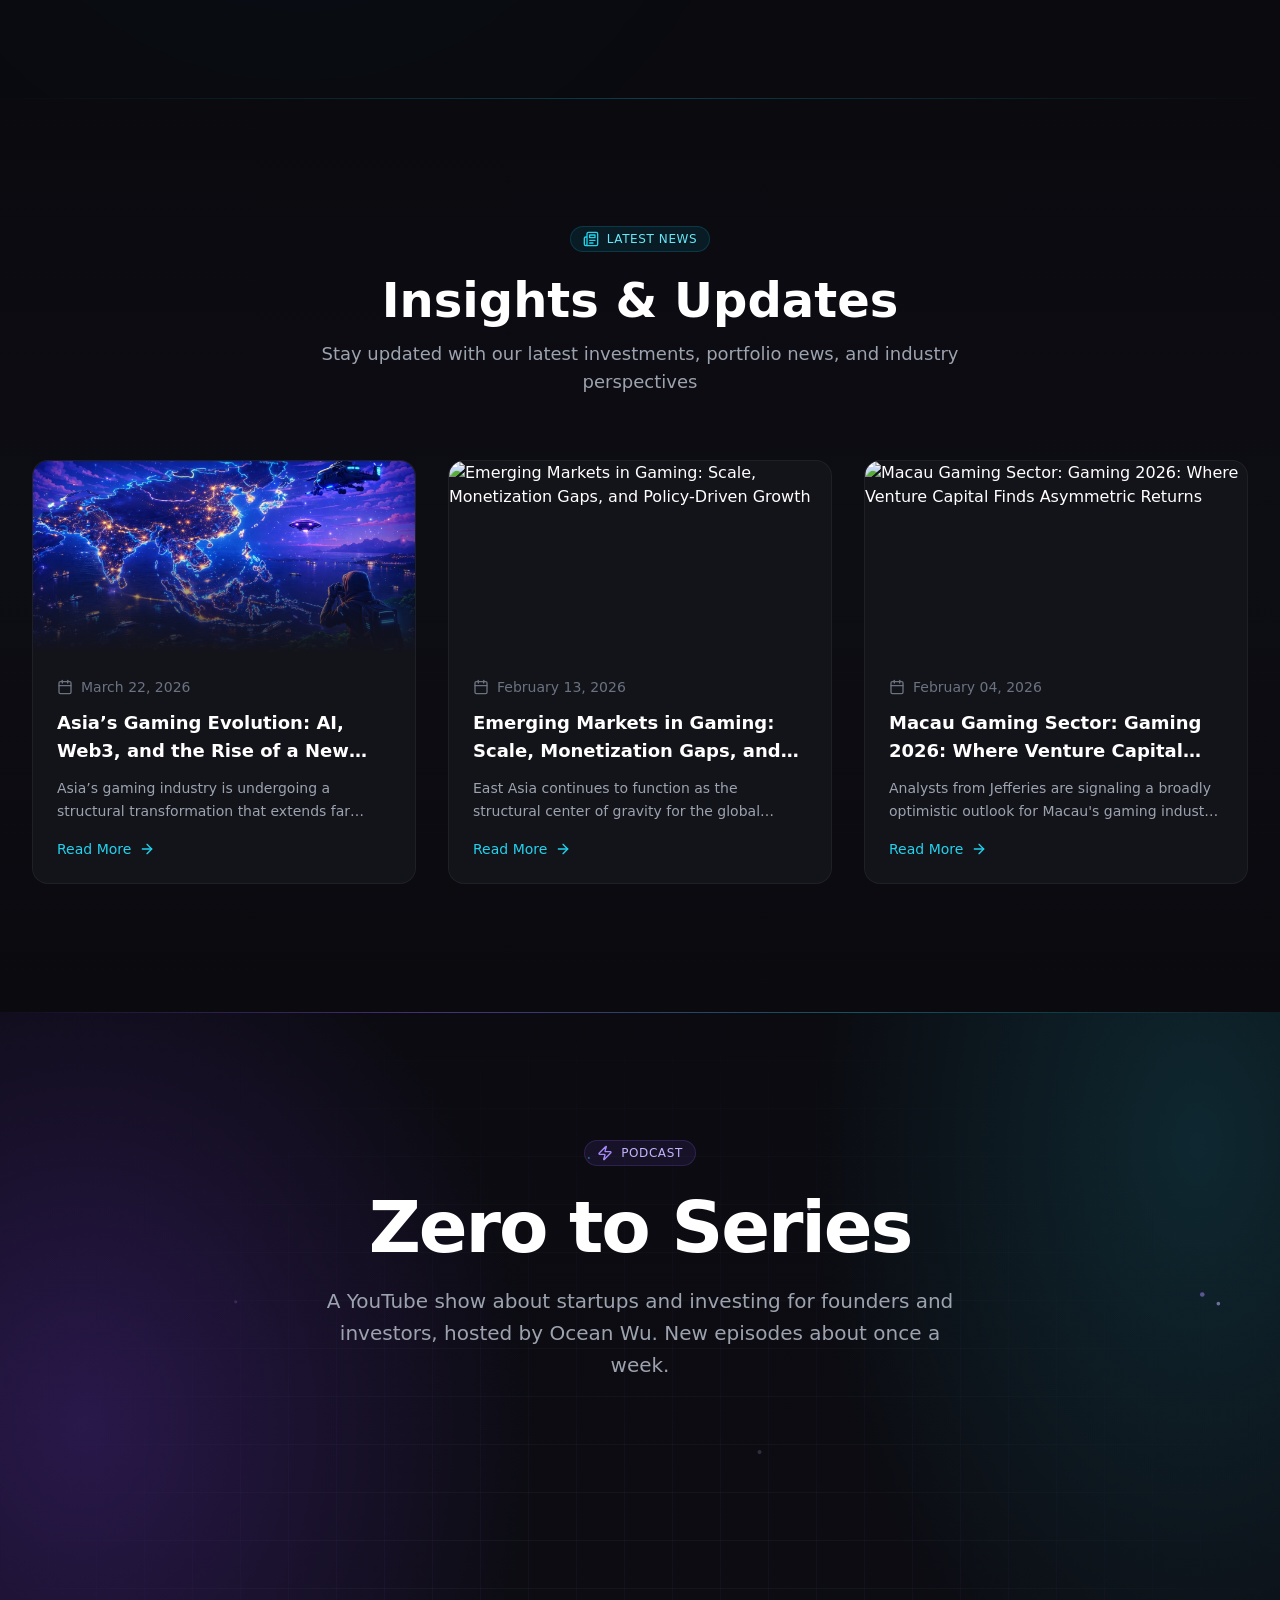
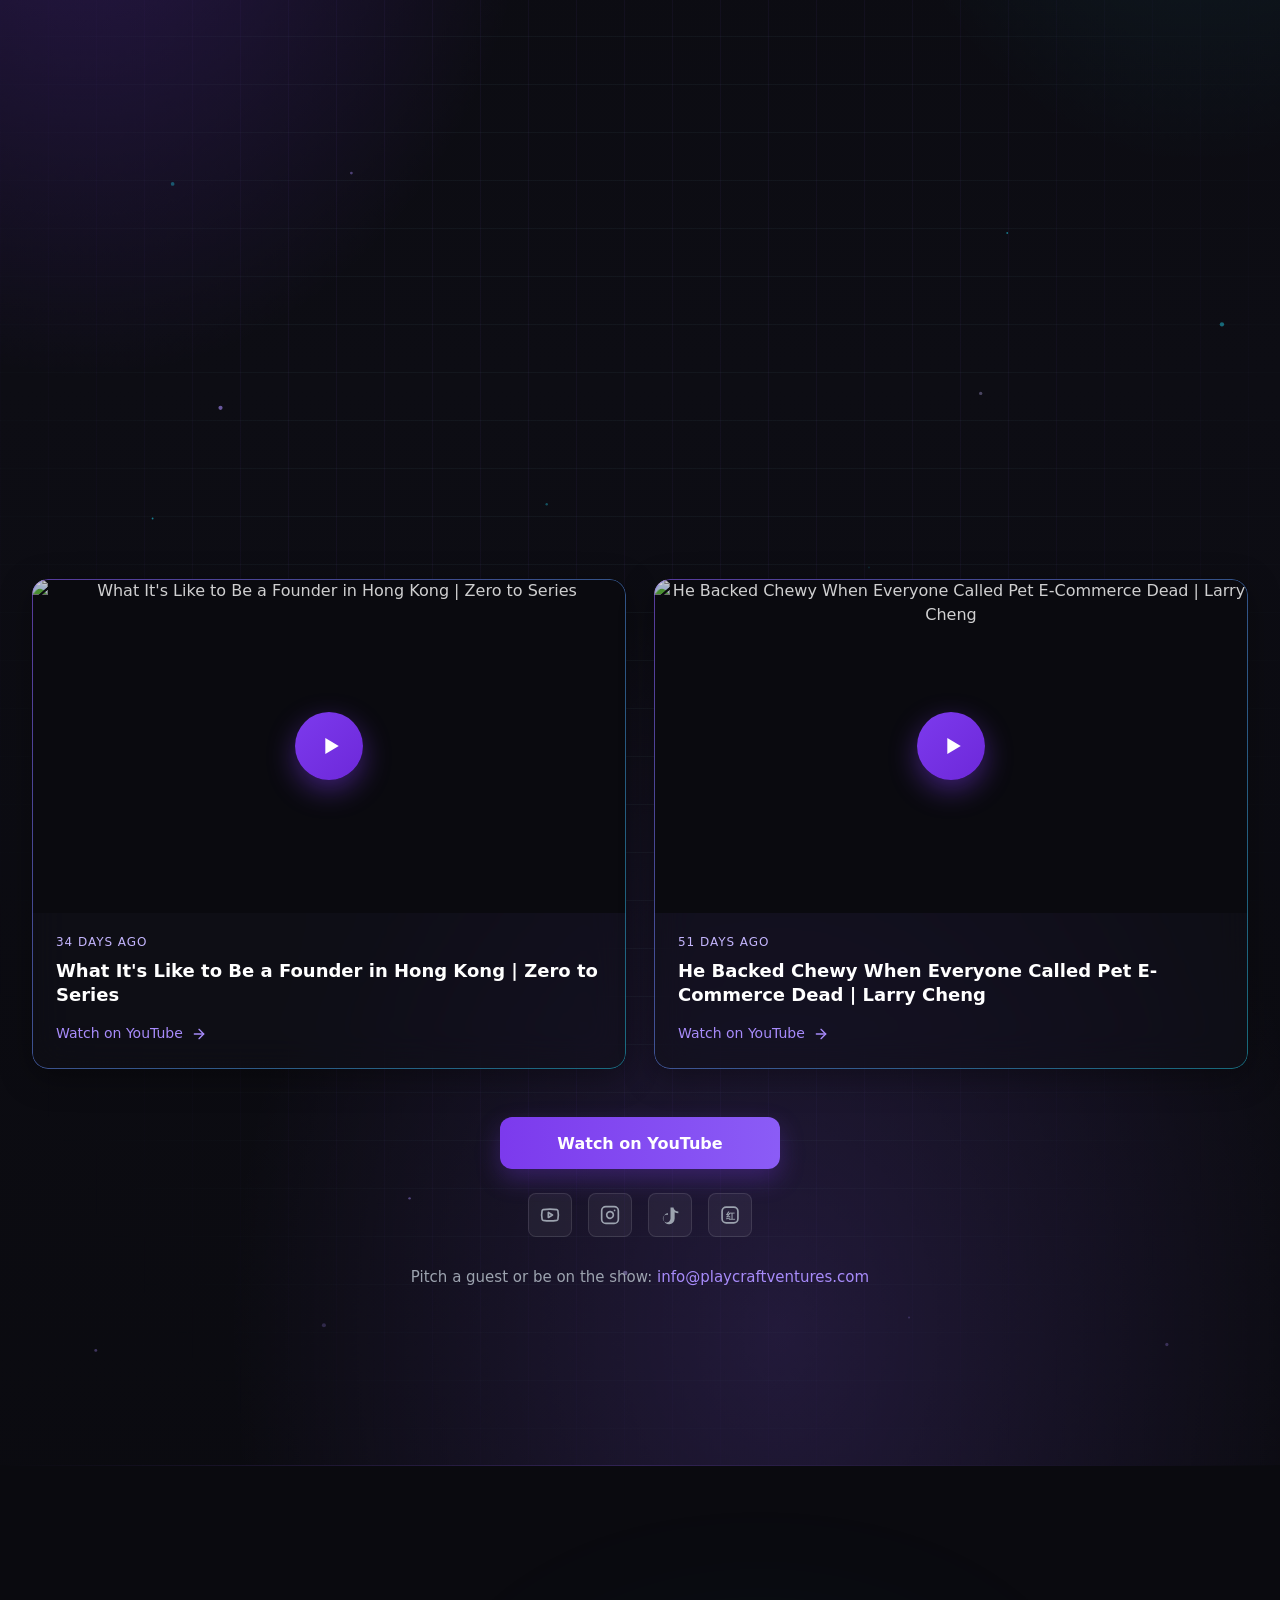
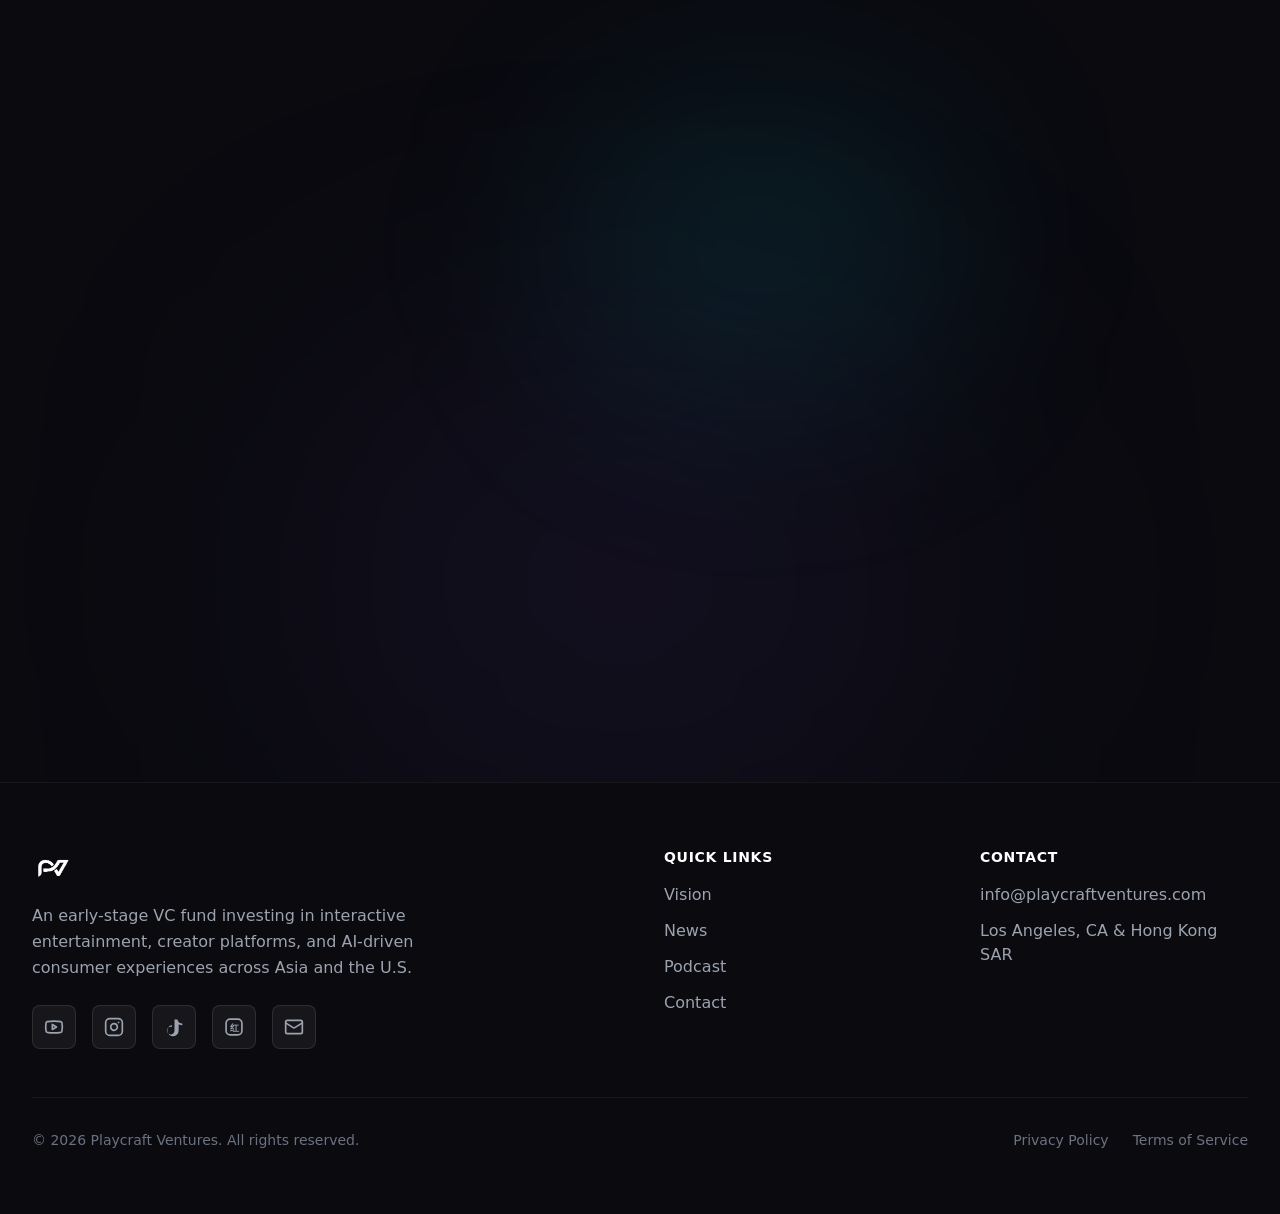
==== commit f4799c57: "Add PlayCraft favicon set and speed up first load without cutting content Ship a square brand-P favi" ====
--- a/index.html
+++ b/index.html
@@ -2,17 +2,38 @@
 <html lang="en">
   <head>
     <meta charset="UTF-8" />
-    <link rel="icon" type="image/png" href="edited-photo-logo.png" />
     <meta name="viewport" content="width=device-width, initial-scale=1.0" />
-    <link rel="manifest" href="manifest.json" />
     <title>PlayCraft Ventures</title>
-    <script type="module" crossorigin src="assets/index-BcGxwu7z.js?v=ed3a577"></script>
+    <meta name="theme-color" content="#7c3aed" />
+    <link rel="icon" href="/favicon.ico" sizes="any" />
+    <link rel="icon" type="image/svg+xml" href="/favicon.svg" />
+    <link rel="icon" type="image/png" sizes="48x48" href="/favicon-48.png" />
+    <link rel="icon" type="image/png" sizes="96x96" href="/favicon-96.png" />
+    <link rel="icon" type="image/png" sizes="192x192" href="/favicon-192.png" />
+    <link rel="apple-touch-icon" sizes="180x180" href="/apple-touch-icon.png" />
+    <link rel="manifest" href="/manifest.json" />
+    <link rel="preconnect" href="https://i.ytimg.com" crossorigin />
+    <script type="application/ld+json">
+    {
+      "@context": "https://schema.org",
+      "@type": "Organization",
+      "name": "PlayCraft Ventures",
+      "url": "https://playcraftventures.com/",
+      "logo": "https://playcraftventures.com/logo-512.png",
+      "sameAs": [
+        "https://www.linkedin.com/company/playcraft-ventures/",
+        "https://www.youtube.com/@zerotoseries",
+        "https://www.instagram.com/zerotoseries/"
+      ]
+    }
+    </script>
+    <script type="module" crossorigin src="assets/index-BcGxwu7z.js?v=cffc574"></script>
     <link rel="stylesheet" crossorigin href="assets/index-0V_UXdEG.css">
-    <link rel="stylesheet" href="podcast.css?v=ed3a577">
+    <link rel="stylesheet" href="podcast.css?v=cffc574">
   </head>
   <body>
     <div id="root"></div>
-    <script src="podcast-fx.js?v=ed3a577" defer></script>
+    <script src="podcast-fx.js?v=cffc574" defer></script>
     <!-- TODO: Douyin profile link — pending share URL from Ocean -->
   </body>
 </html>
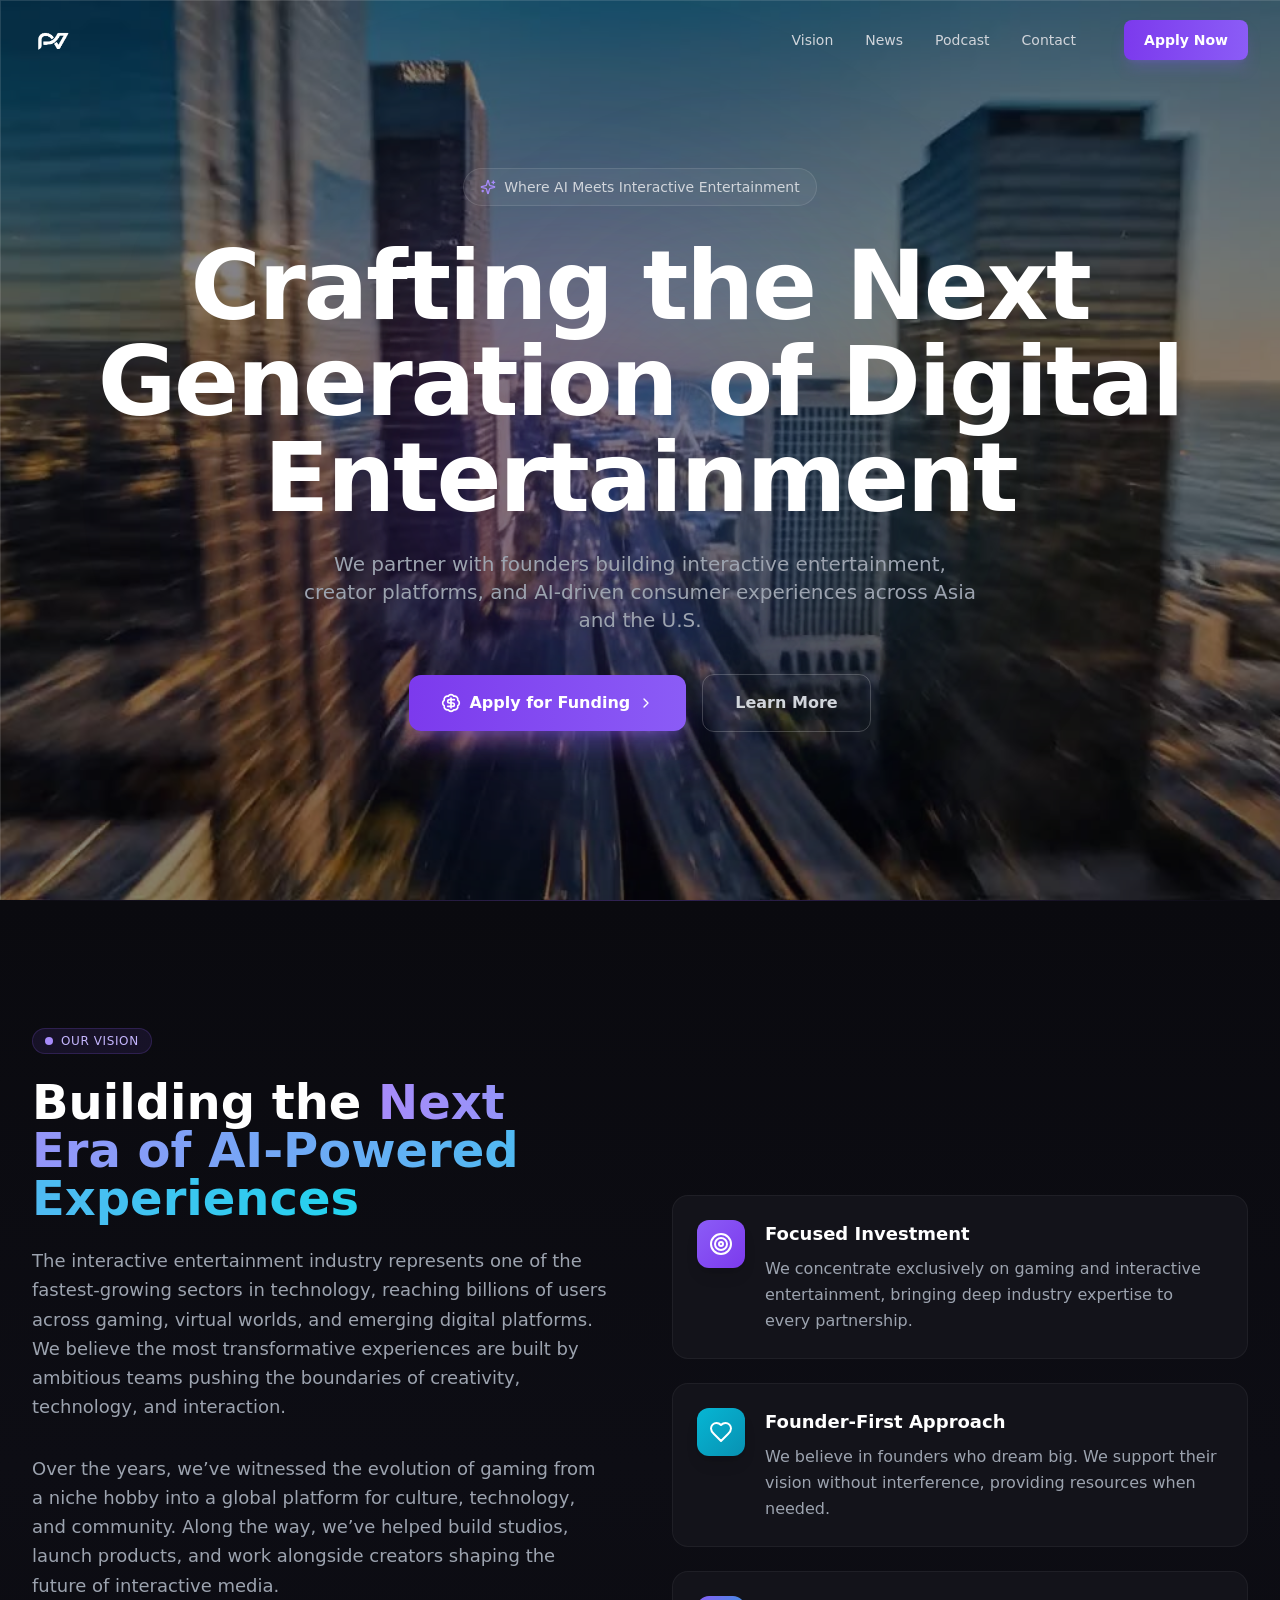
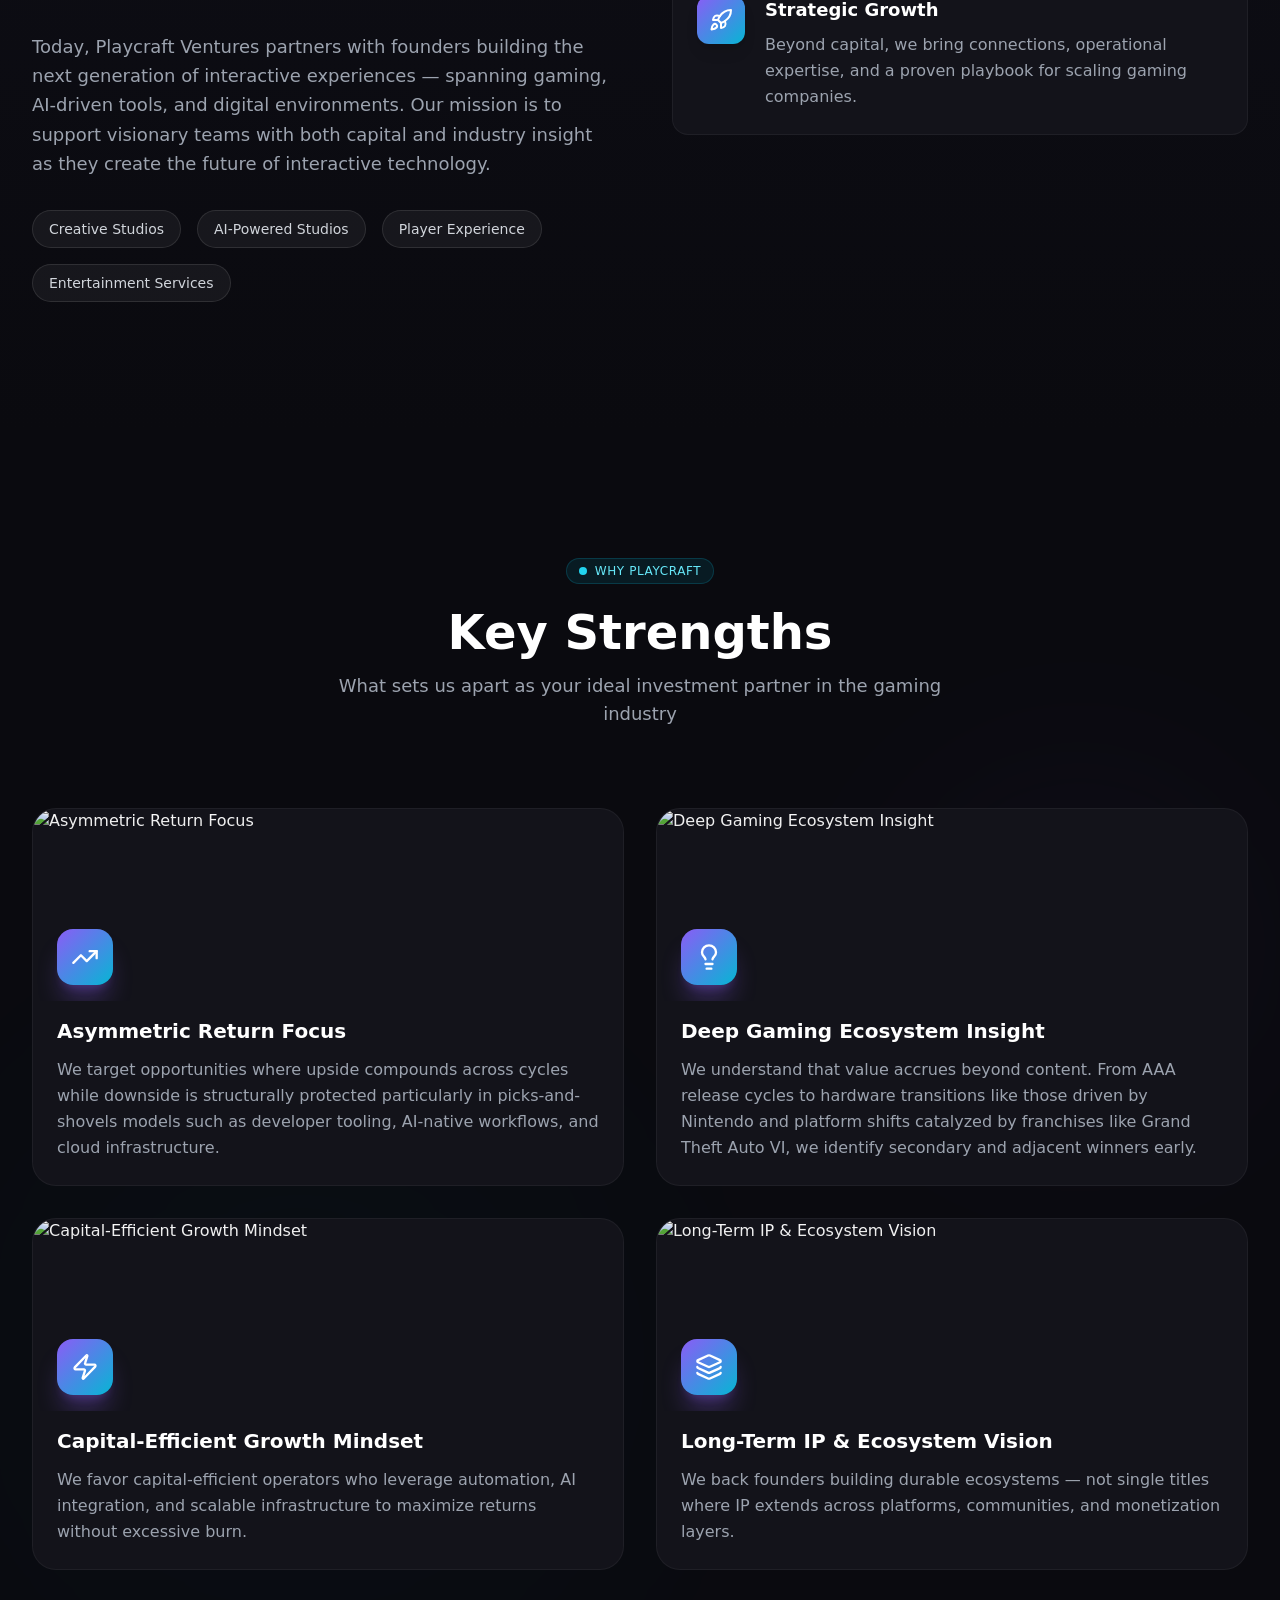
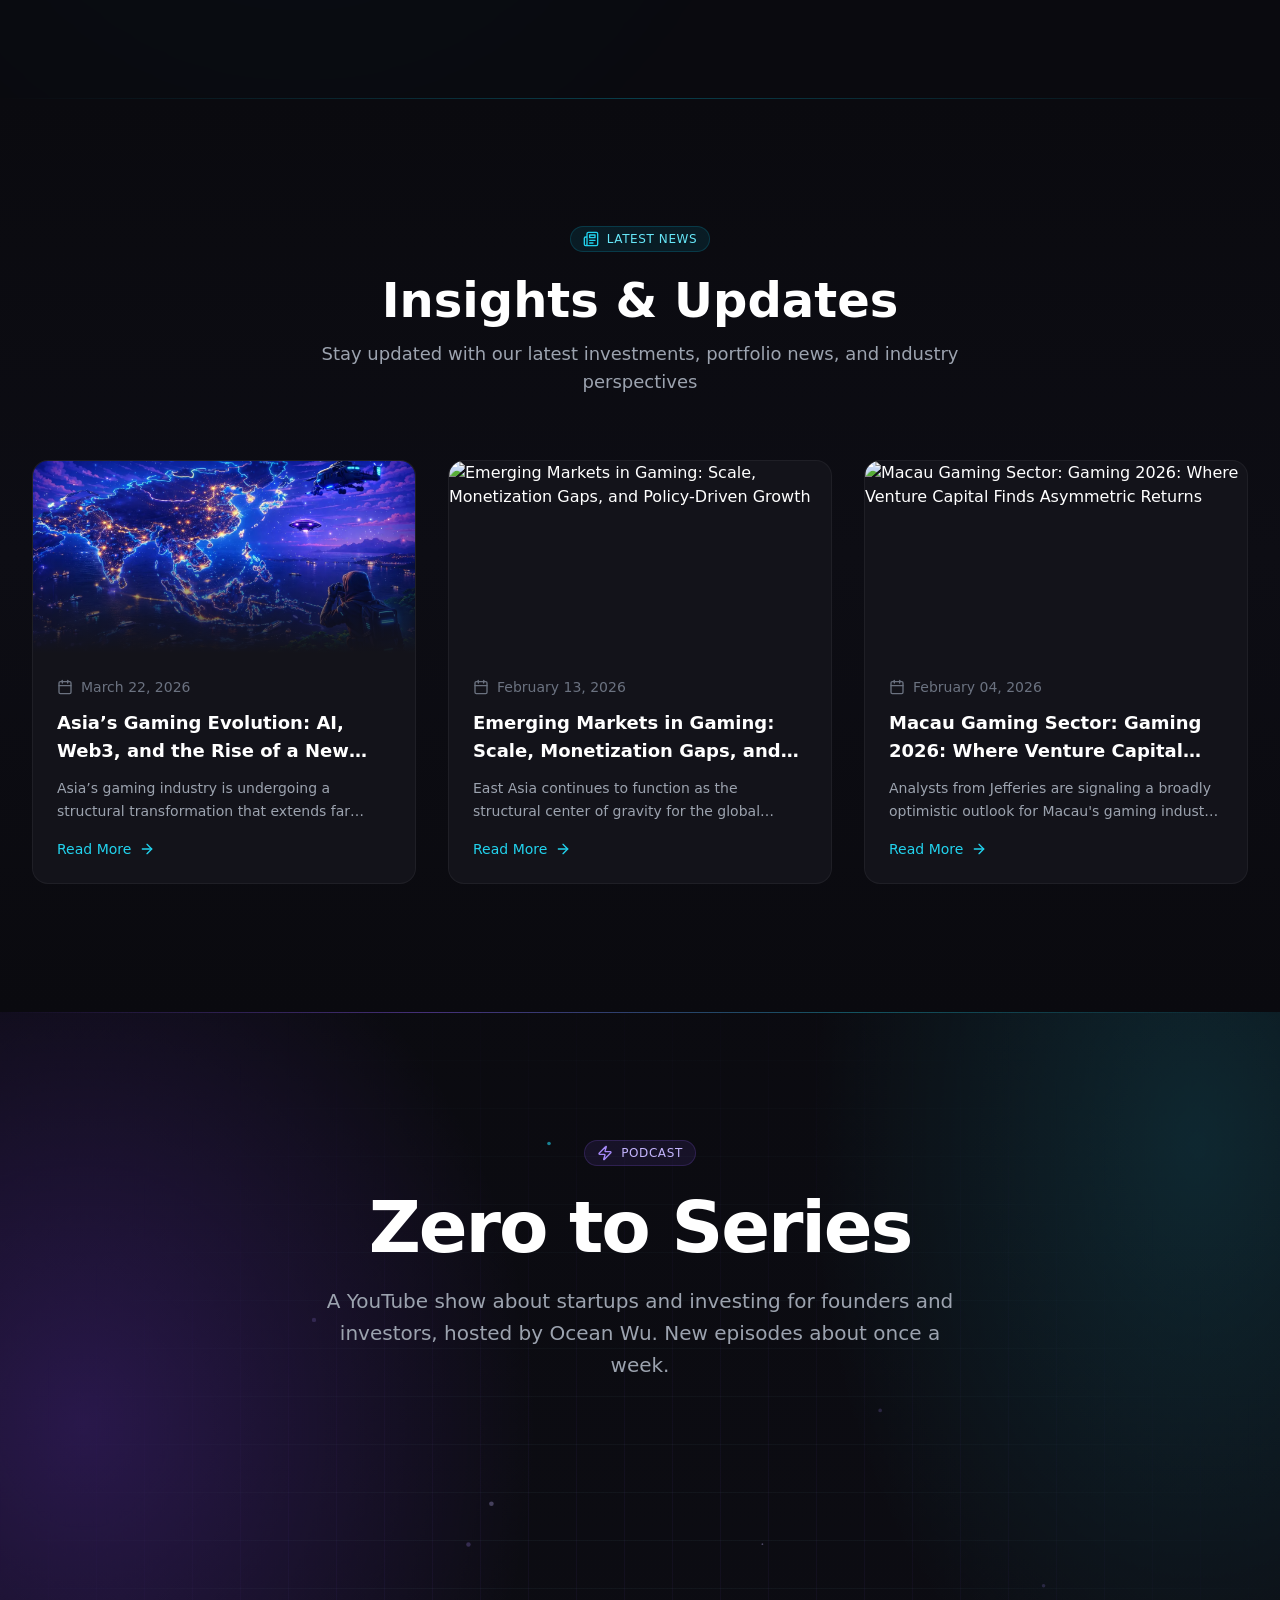
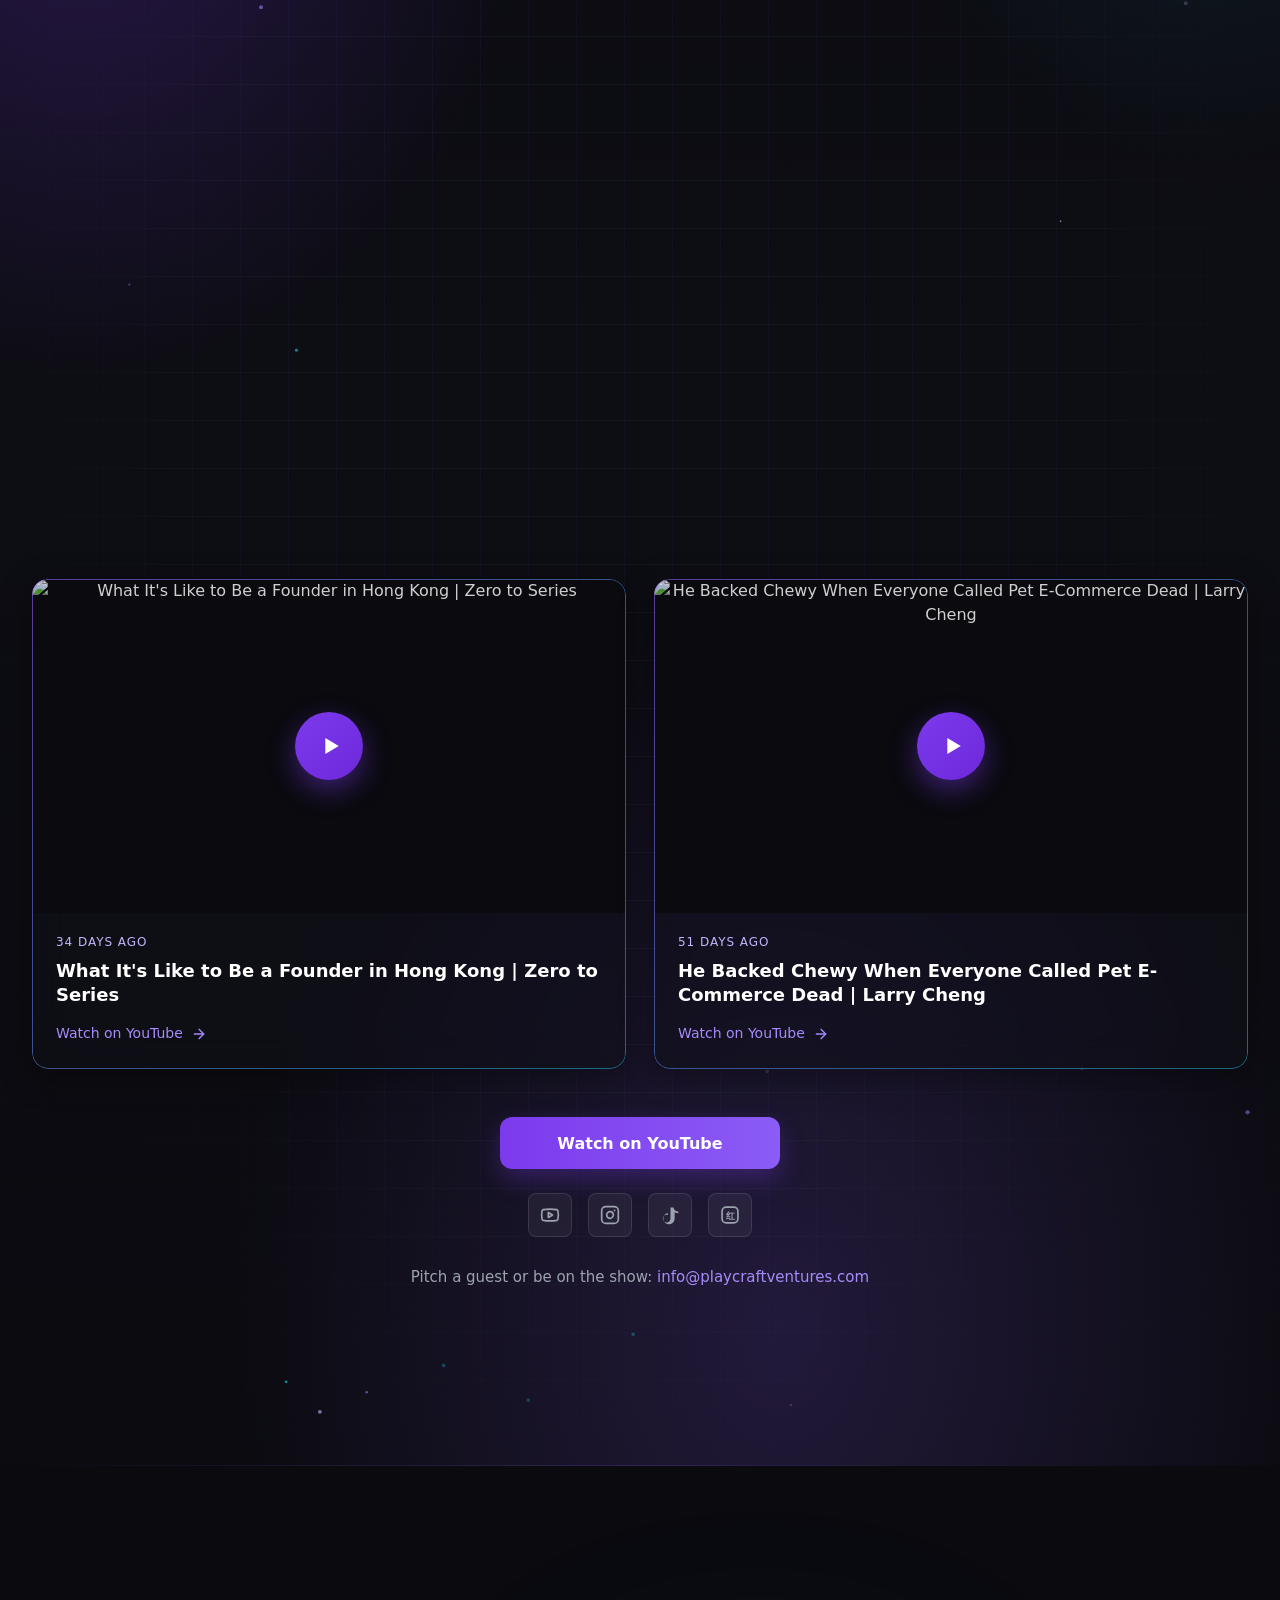
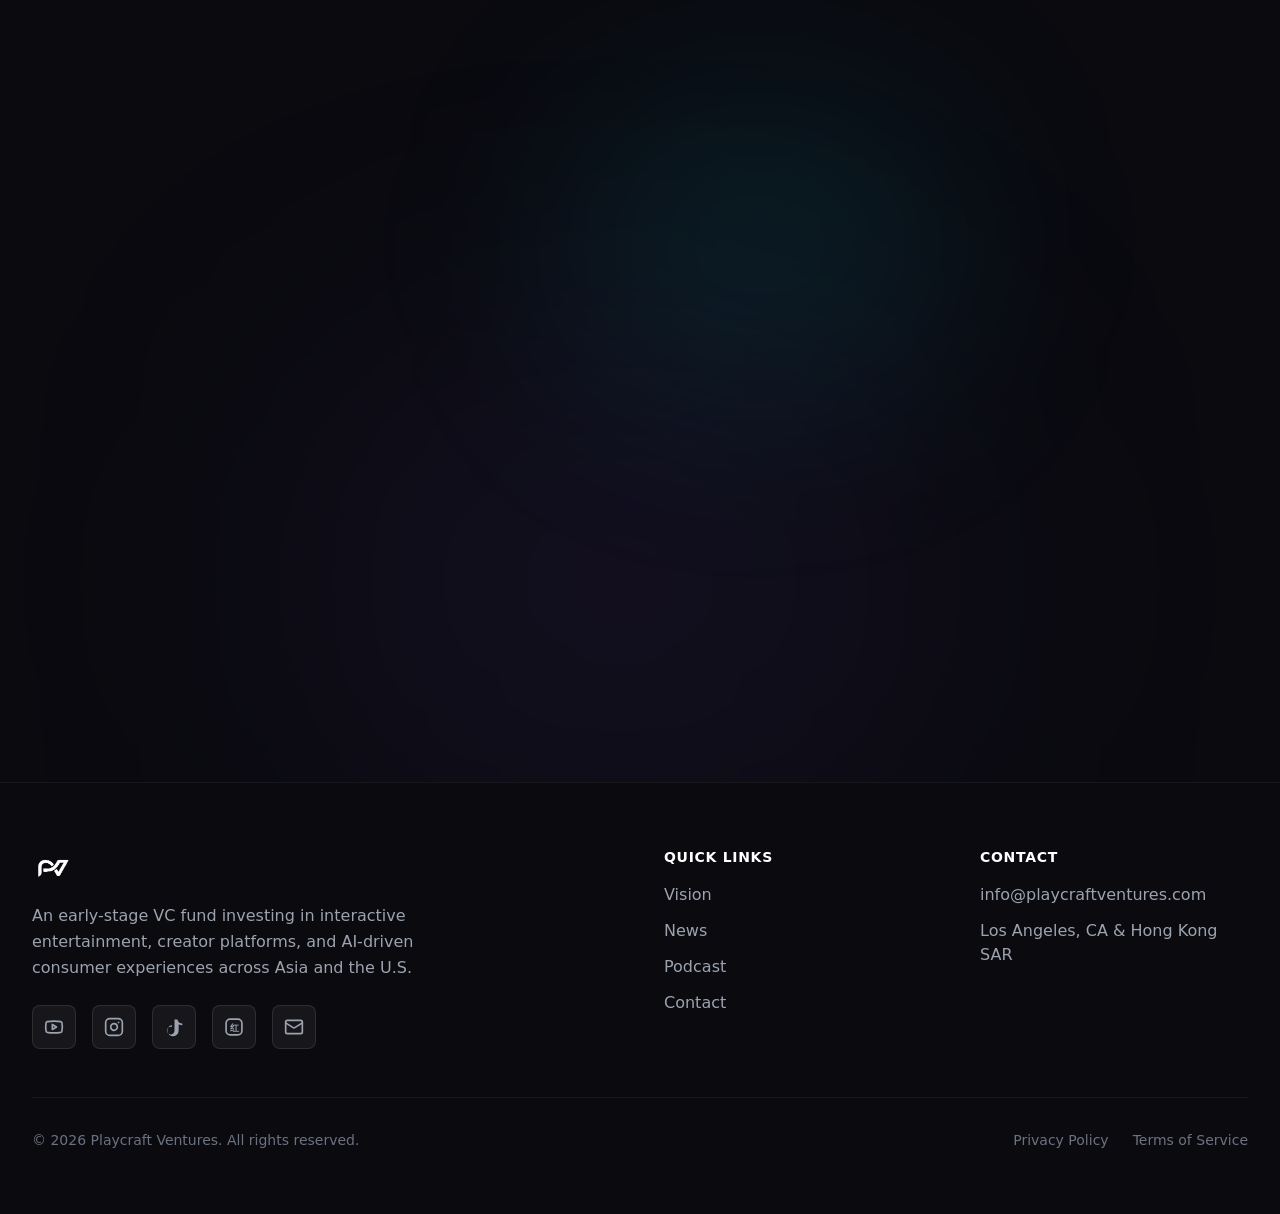
==== commit 036863e1: "Cache-bust assets after favicon and first-load optimizations" ====
--- a/index.html
+++ b/index.html
@@ -27,13 +27,13 @@
       ]
     }
     </script>
-    <script type="module" crossorigin src="assets/index-BcGxwu7z.js?v=cffc574"></script>
+    <script type="module" crossorigin src="assets/index-BcGxwu7z.js?v=f4799c5"></script>
     <link rel="stylesheet" crossorigin href="assets/index-0V_UXdEG.css">
-    <link rel="stylesheet" href="podcast.css?v=cffc574">
+    <link rel="stylesheet" href="podcast.css?v=f4799c5">
   </head>
   <body>
     <div id="root"></div>
-    <script src="podcast-fx.js?v=cffc574" defer></script>
+    <script src="podcast-fx.js?v=f4799c5" defer></script>
     <!-- TODO: Douyin profile link — pending share URL from Ocean -->
   </body>
 </html>
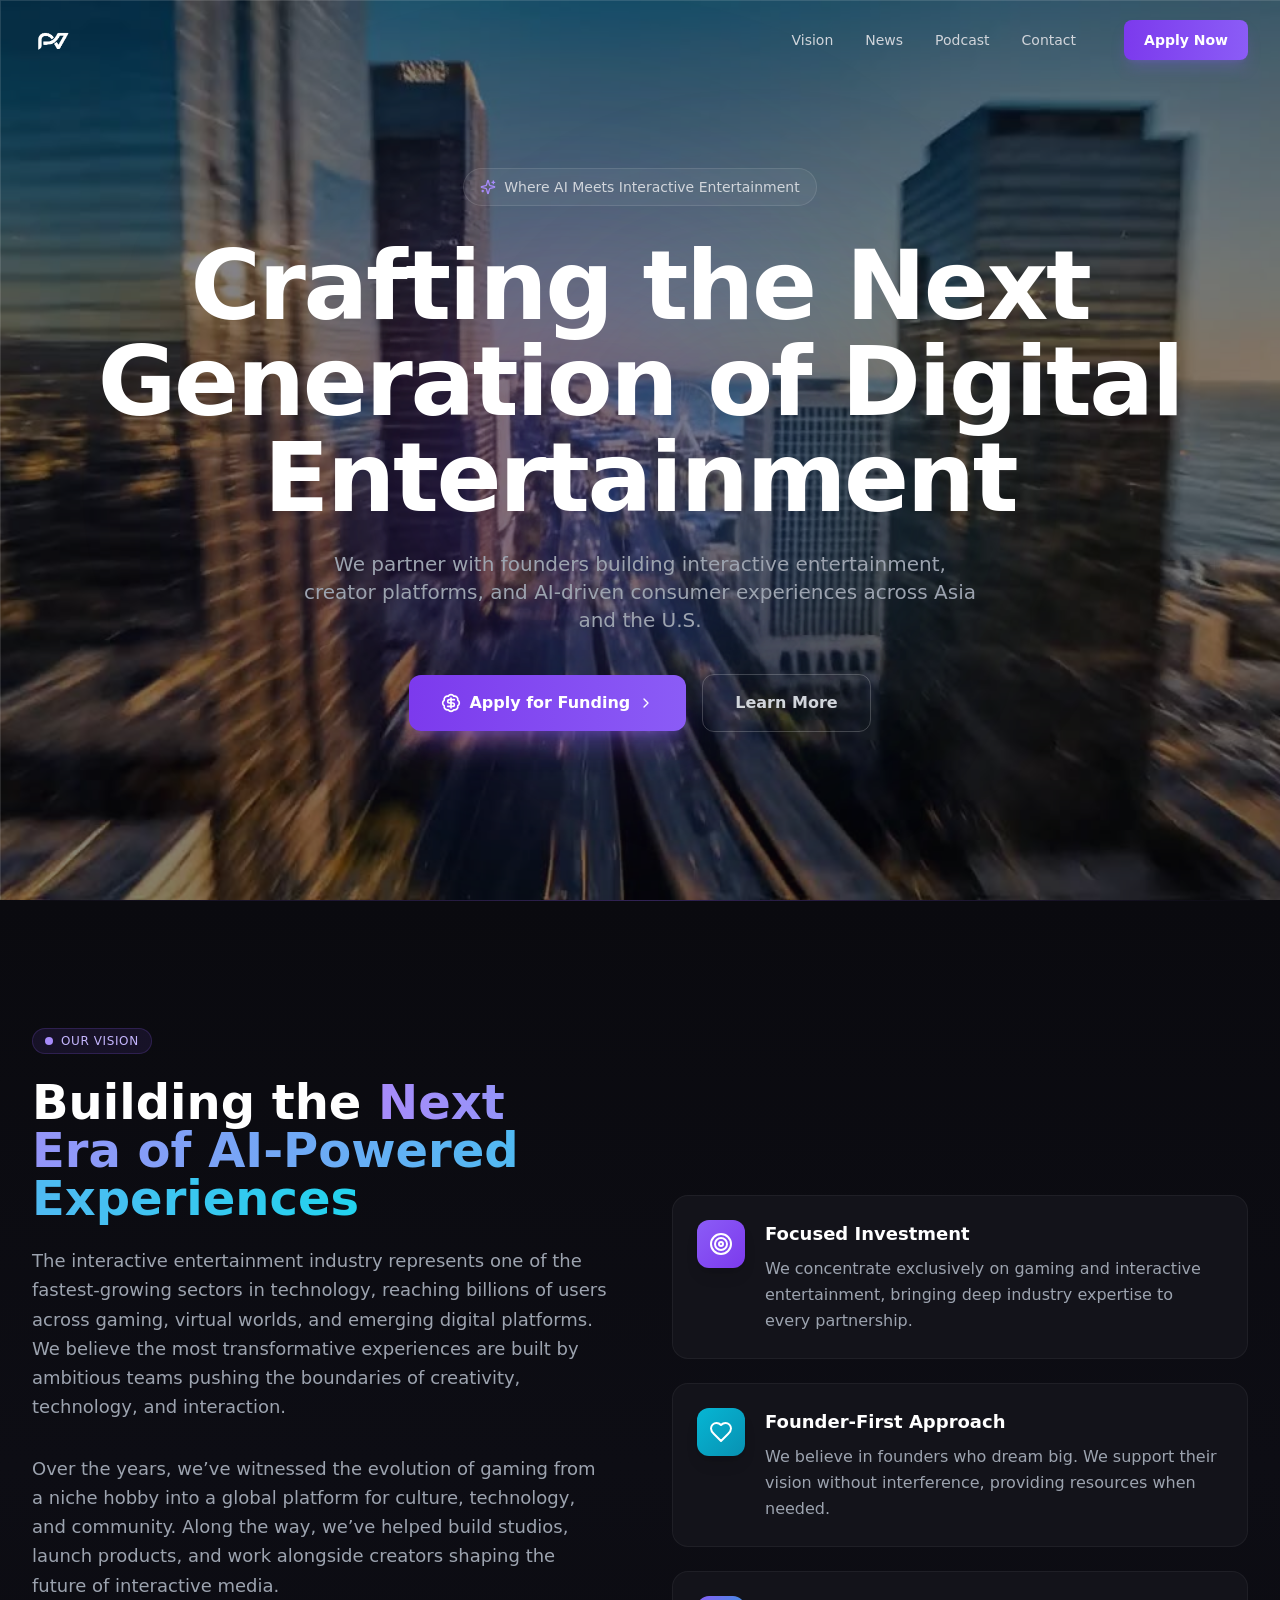
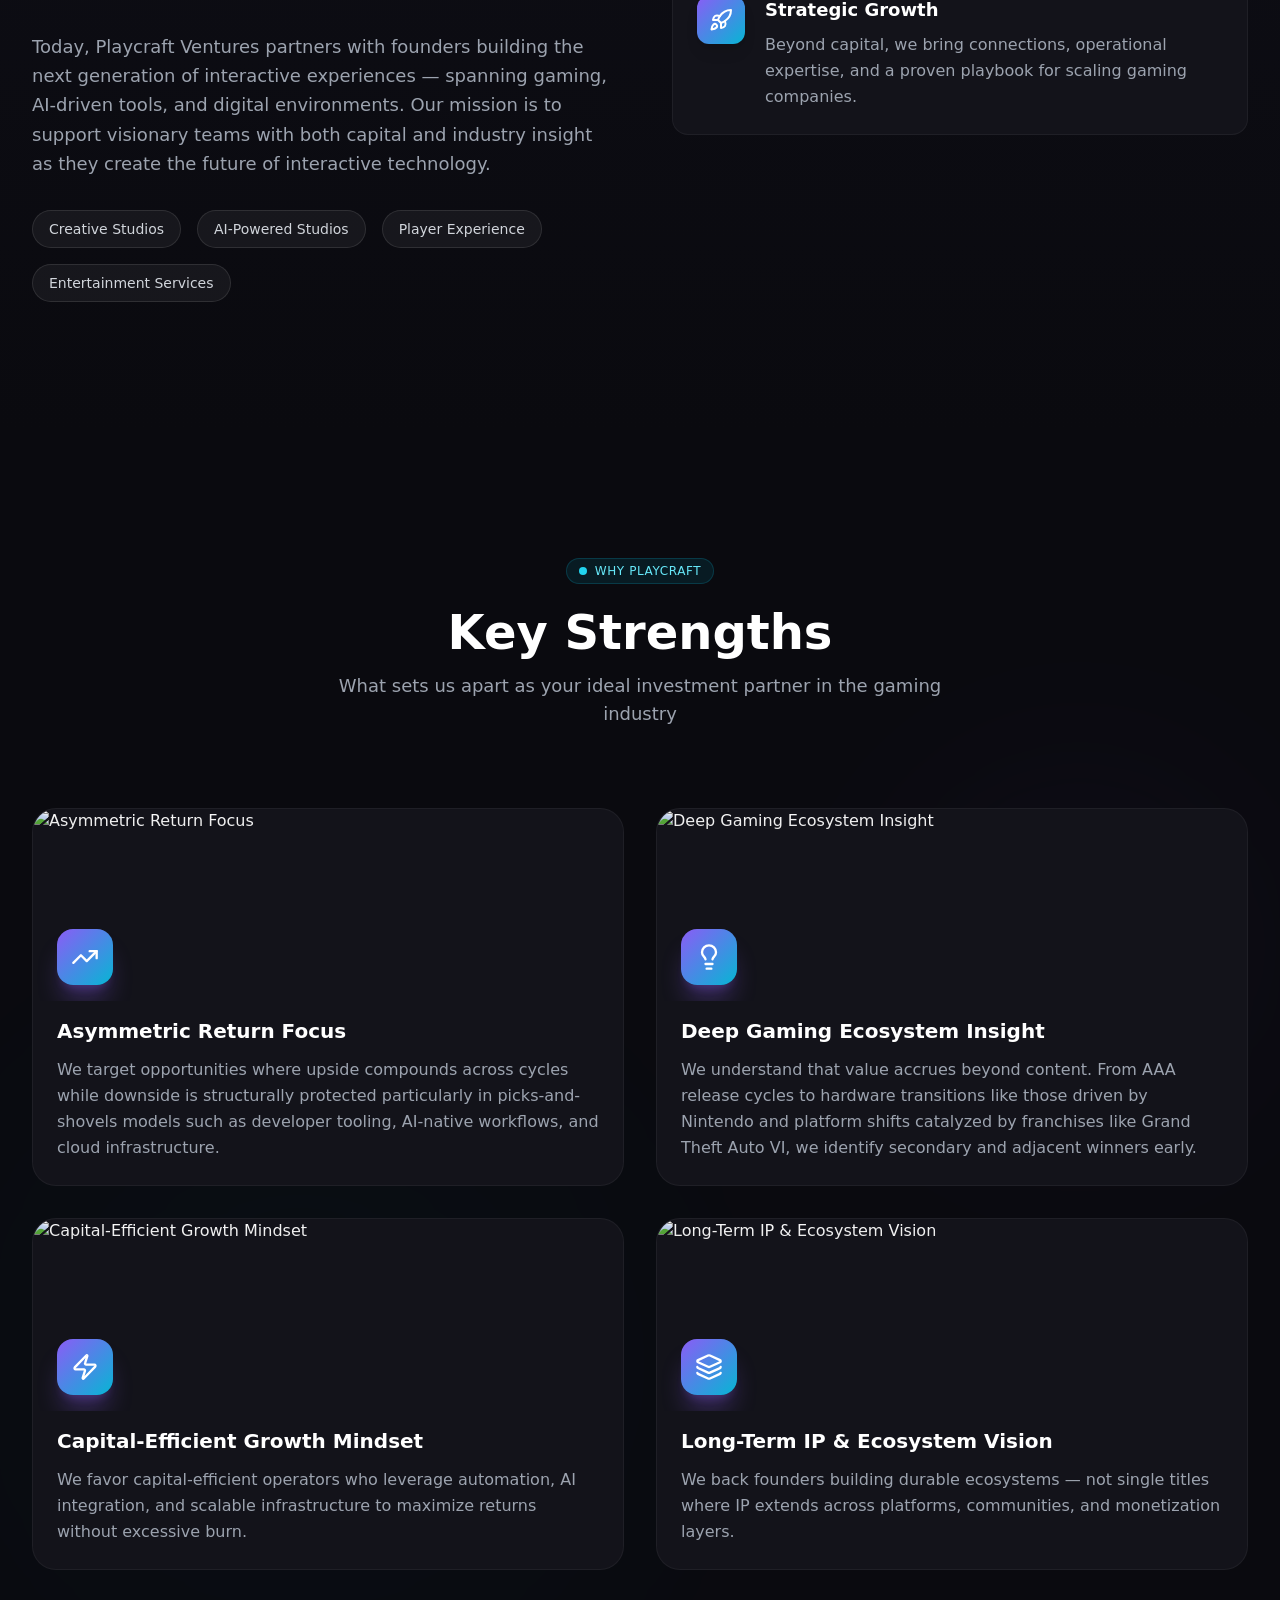
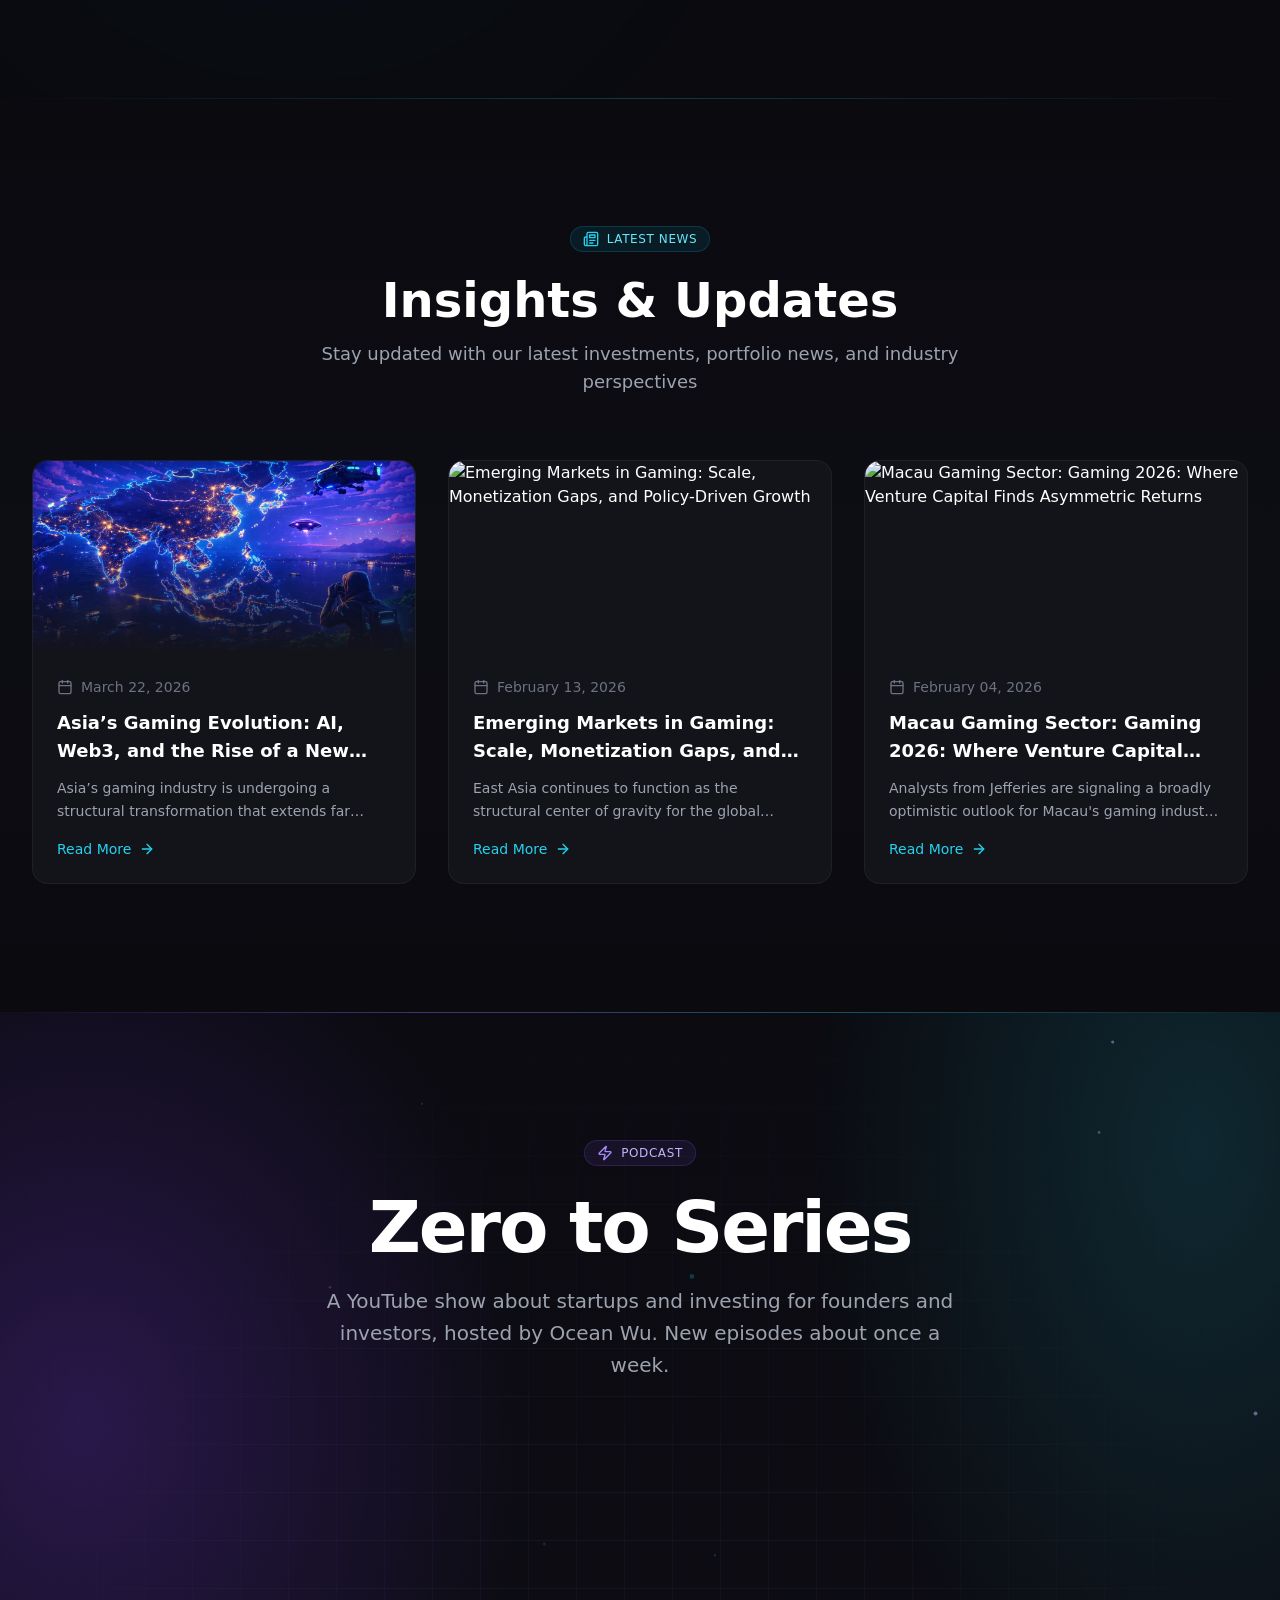
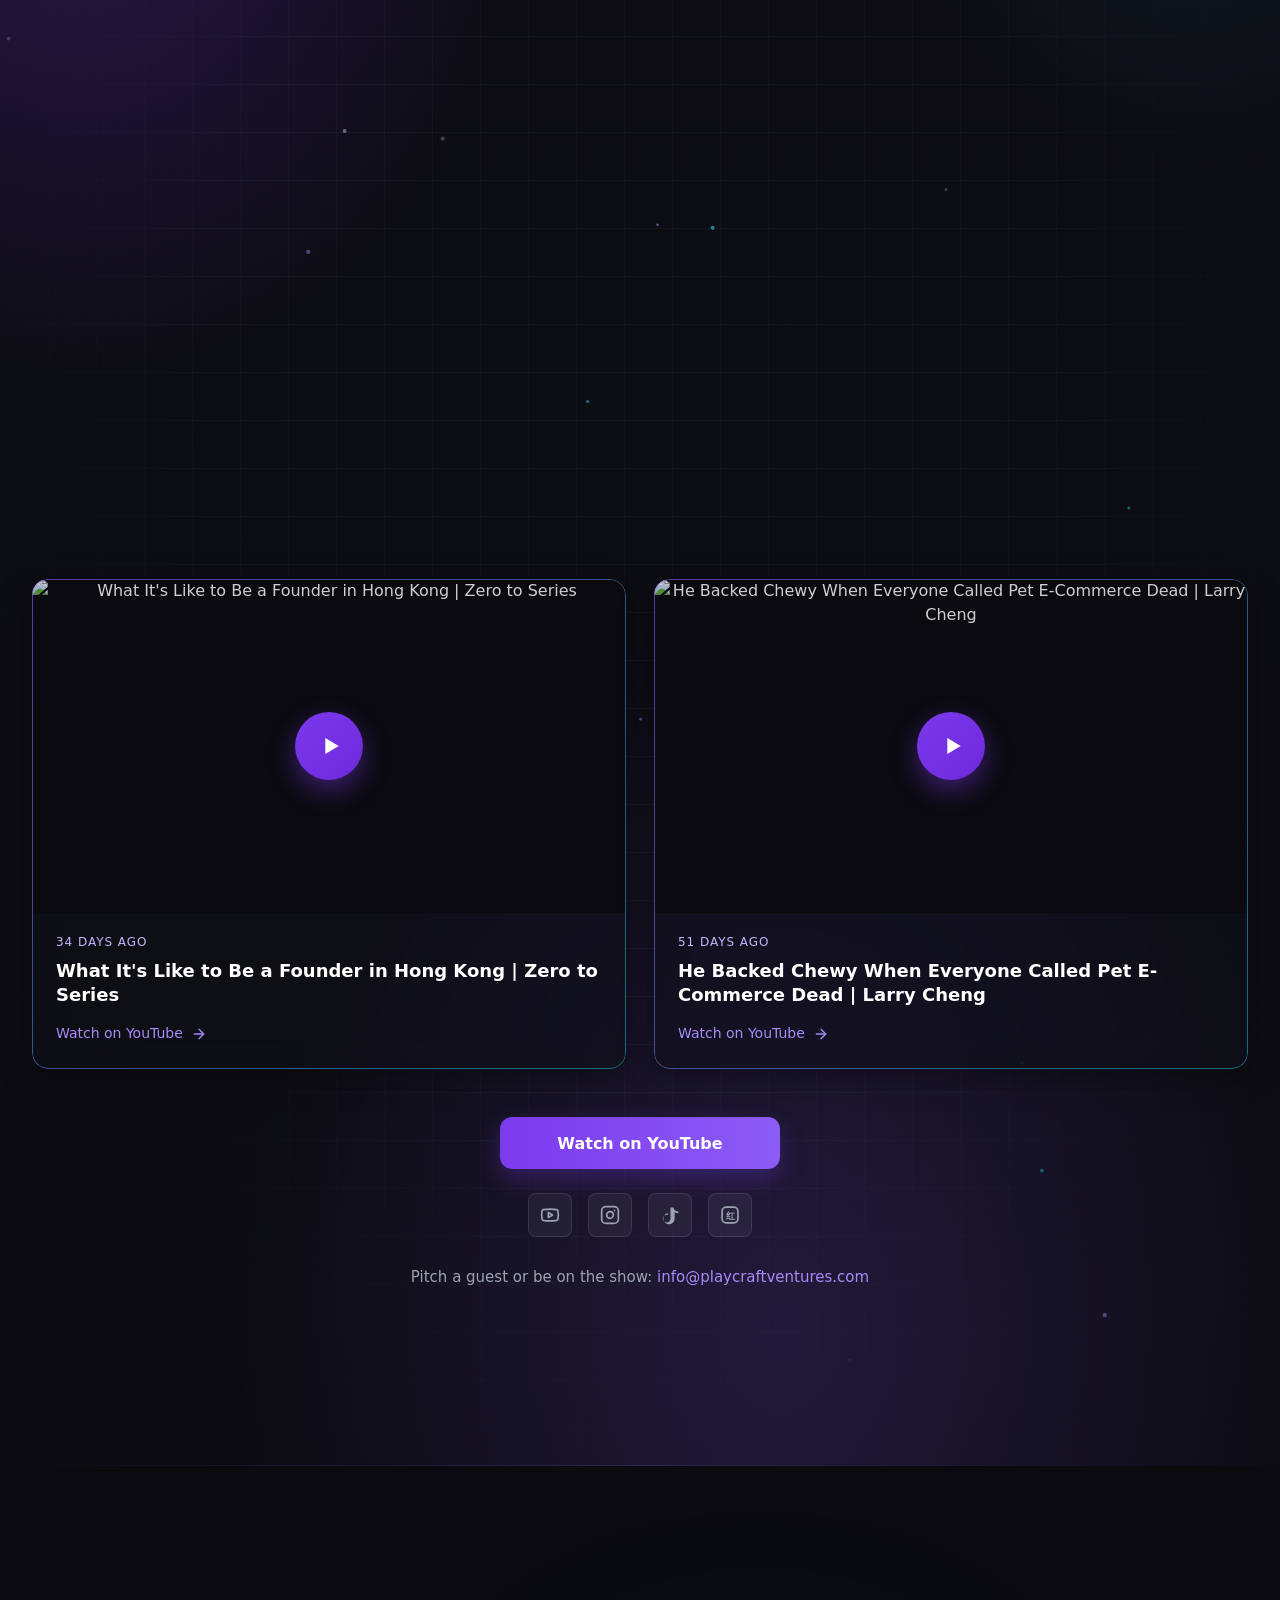
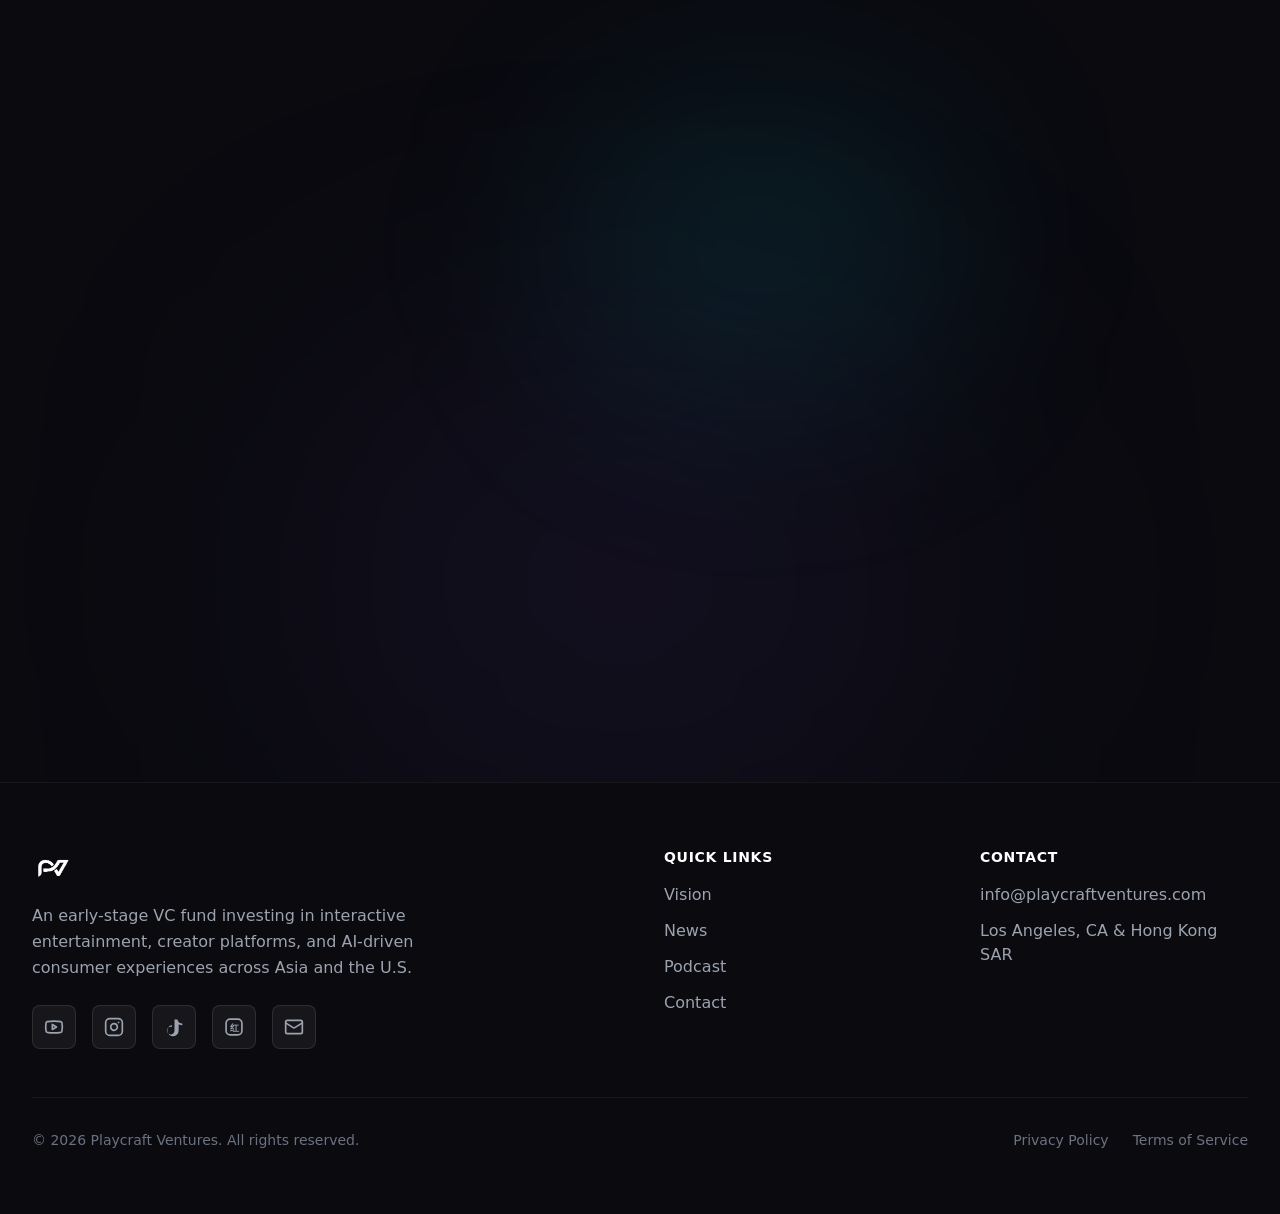
==== commit f2e063fc: "Cache-bust favicon links after P7 nav-mark rebuild" ====
--- a/index.html
+++ b/index.html
@@ -5,12 +5,12 @@
     <meta name="viewport" content="width=device-width, initial-scale=1.0" />
     <title>PlayCraft Ventures</title>
     <meta name="theme-color" content="#7c3aed" />
-    <link rel="icon" href="/favicon.ico" sizes="any" />
-    <link rel="icon" type="image/svg+xml" href="/favicon.svg" />
-    <link rel="icon" type="image/png" sizes="48x48" href="/favicon-48.png" />
-    <link rel="icon" type="image/png" sizes="96x96" href="/favicon-96.png" />
-    <link rel="icon" type="image/png" sizes="192x192" href="/favicon-192.png" />
-    <link rel="apple-touch-icon" sizes="180x180" href="/apple-touch-icon.png" />
+    <link rel="icon" href="/favicon.ico?v=6f0cd94" sizes="any" />
+    <link rel="icon" type="image/svg+xml" href="/favicon.svg?v=6f0cd94" />
+    <link rel="icon" type="image/png" sizes="48x48" href="/favicon-48.png?v=6f0cd94" />
+    <link rel="icon" type="image/png" sizes="96x96" href="/favicon-96.png?v=6f0cd94" />
+    <link rel="icon" type="image/png" sizes="192x192" href="/favicon-192.png?v=6f0cd94" />
+    <link rel="apple-touch-icon" sizes="180x180" href="/apple-touch-icon.png?v=6f0cd94" />
     <link rel="manifest" href="/manifest.json" />
     <link rel="preconnect" href="https://i.ytimg.com" crossorigin />
     <script type="application/ld+json">
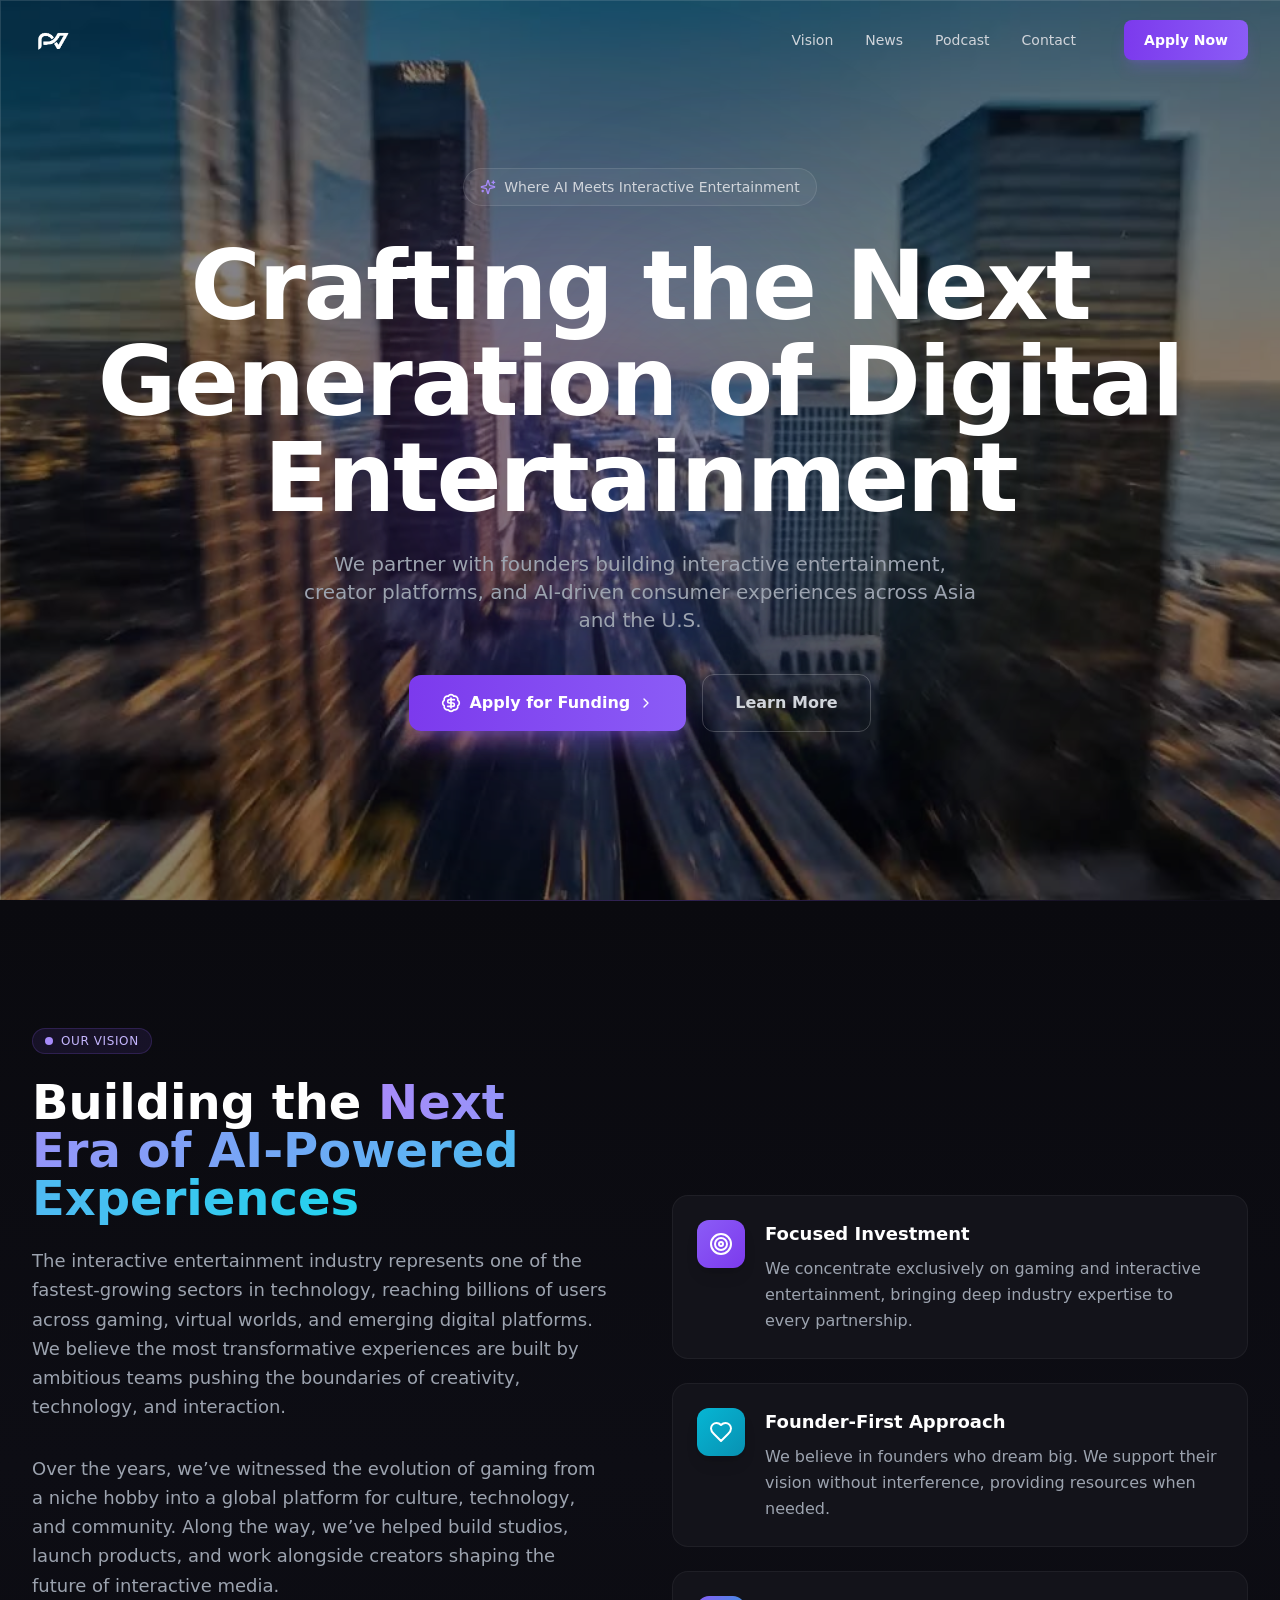
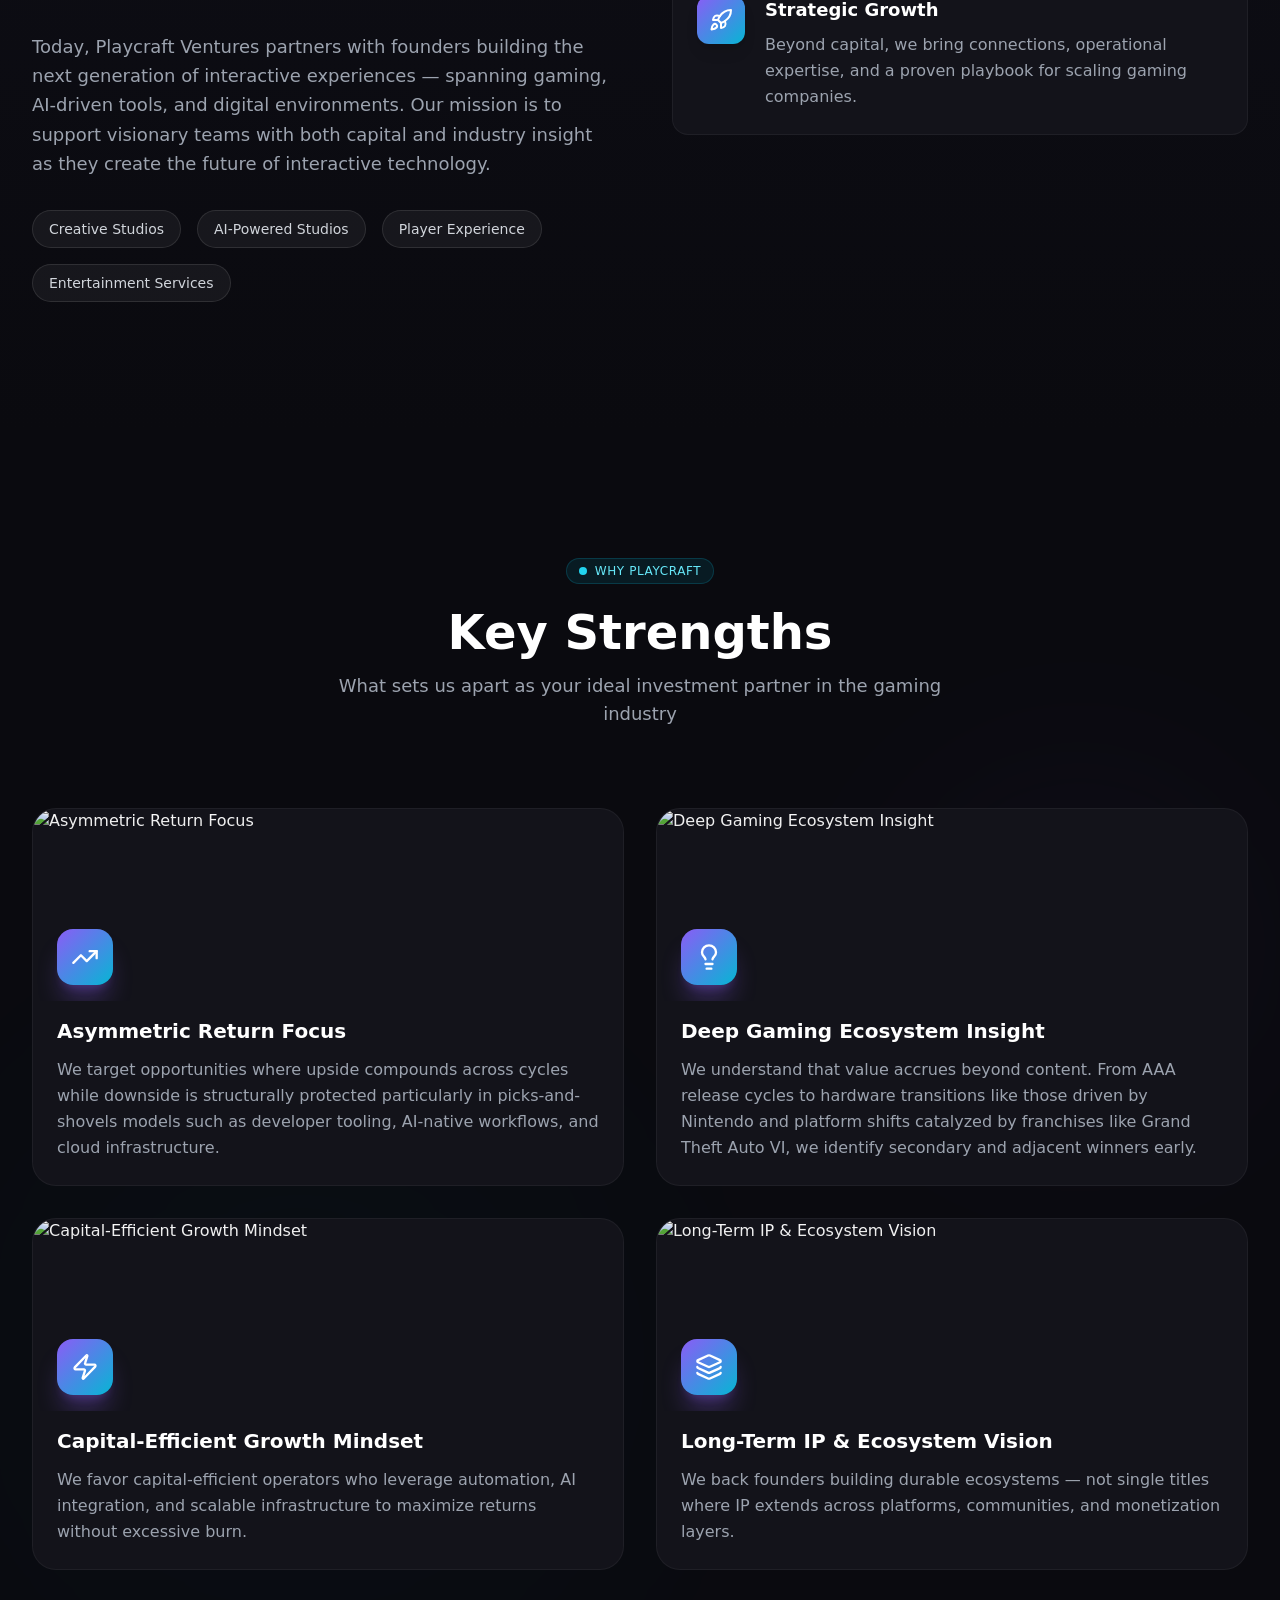
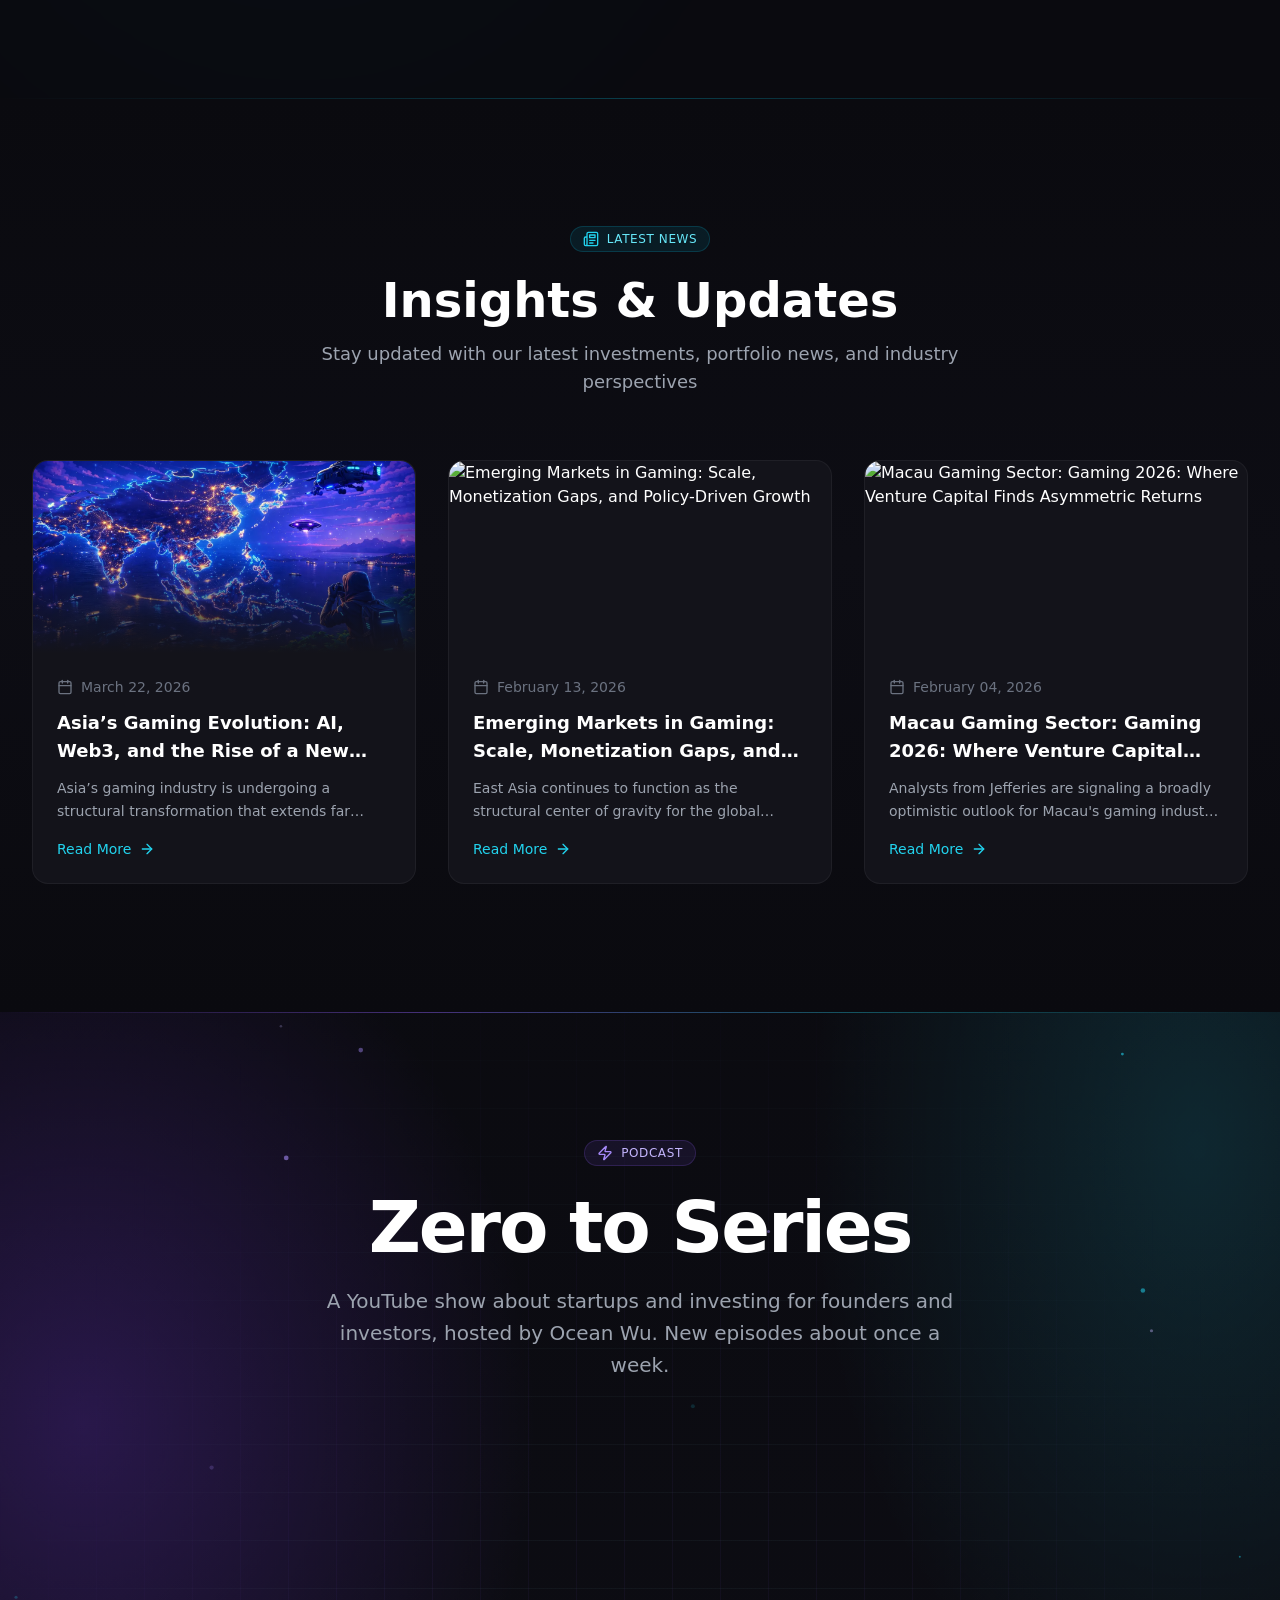
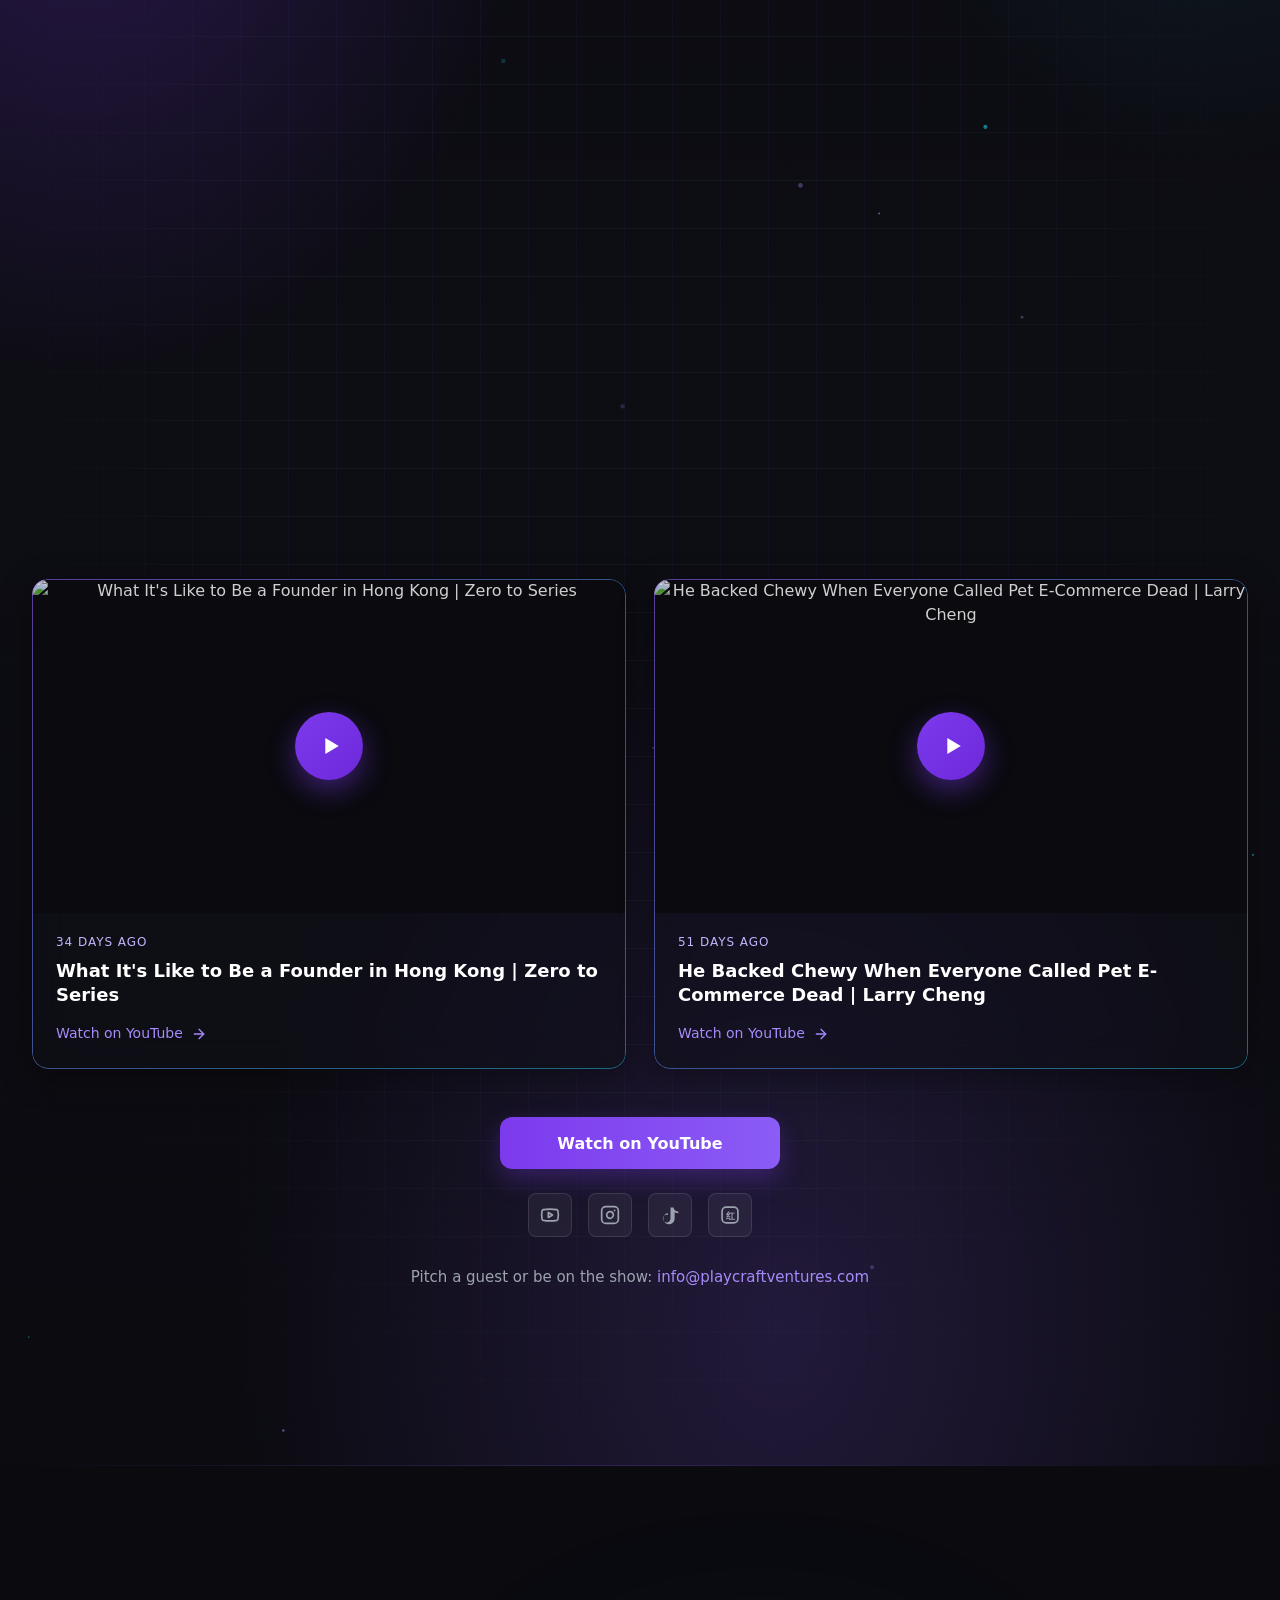
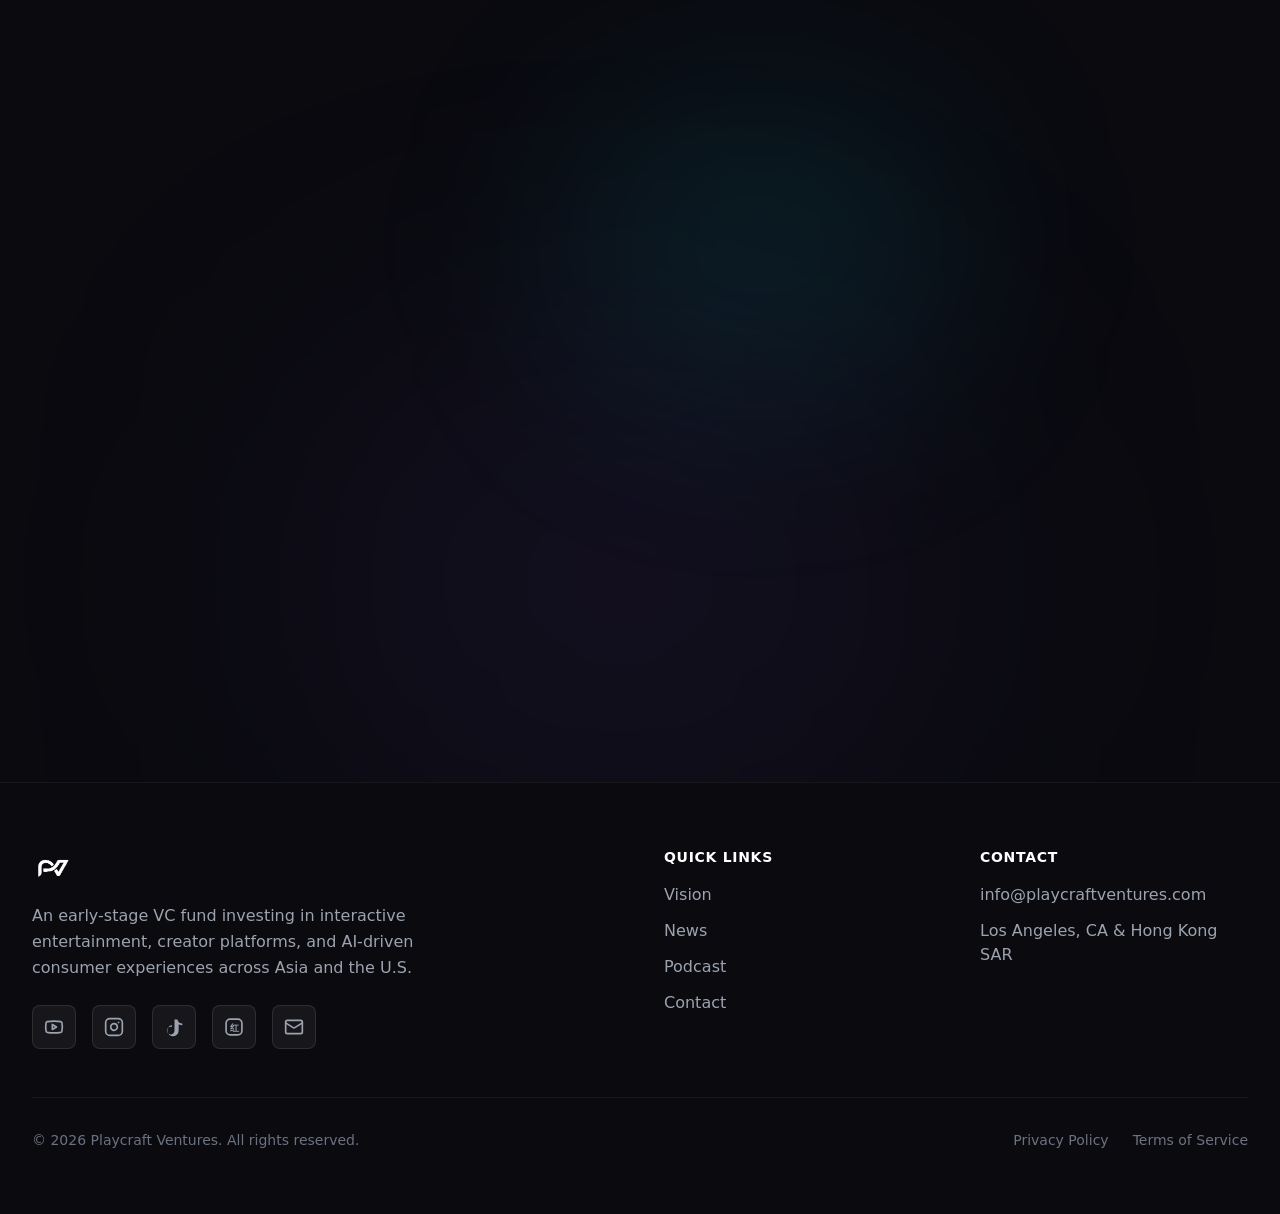
==== commit 6f0cd94b: "Use the nav P7 wordmark for the favicon, larger in the square Rebuild the icon set from the same edi" ====
--- a/index.html
+++ b/index.html
@@ -5,12 +5,12 @@
     <meta name="viewport" content="width=device-width, initial-scale=1.0" />
     <title>PlayCraft Ventures</title>
     <meta name="theme-color" content="#7c3aed" />
-    <link rel="icon" href="/favicon.ico?v=6f0cd94" sizes="any" />
-    <link rel="icon" type="image/svg+xml" href="/favicon.svg?v=6f0cd94" />
-    <link rel="icon" type="image/png" sizes="48x48" href="/favicon-48.png?v=6f0cd94" />
-    <link rel="icon" type="image/png" sizes="96x96" href="/favicon-96.png?v=6f0cd94" />
-    <link rel="icon" type="image/png" sizes="192x192" href="/favicon-192.png?v=6f0cd94" />
-    <link rel="apple-touch-icon" sizes="180x180" href="/apple-touch-icon.png?v=6f0cd94" />
+    <link rel="icon" href="/favicon.ico?v=ICONBUST" sizes="any" />
+    <link rel="icon" type="image/svg+xml" href="/favicon.svg?v=ICONBUST" />
+    <link rel="icon" type="image/png" sizes="48x48" href="/favicon-48.png?v=ICONBUST" />
+    <link rel="icon" type="image/png" sizes="96x96" href="/favicon-96.png?v=ICONBUST" />
+    <link rel="icon" type="image/png" sizes="192x192" href="/favicon-192.png?v=ICONBUST" />
+    <link rel="apple-touch-icon" sizes="180x180" href="/apple-touch-icon.png?v=ICONBUST" />
     <link rel="manifest" href="/manifest.json" />
     <link rel="preconnect" href="https://i.ytimg.com" crossorigin />
     <script type="application/ld+json">
